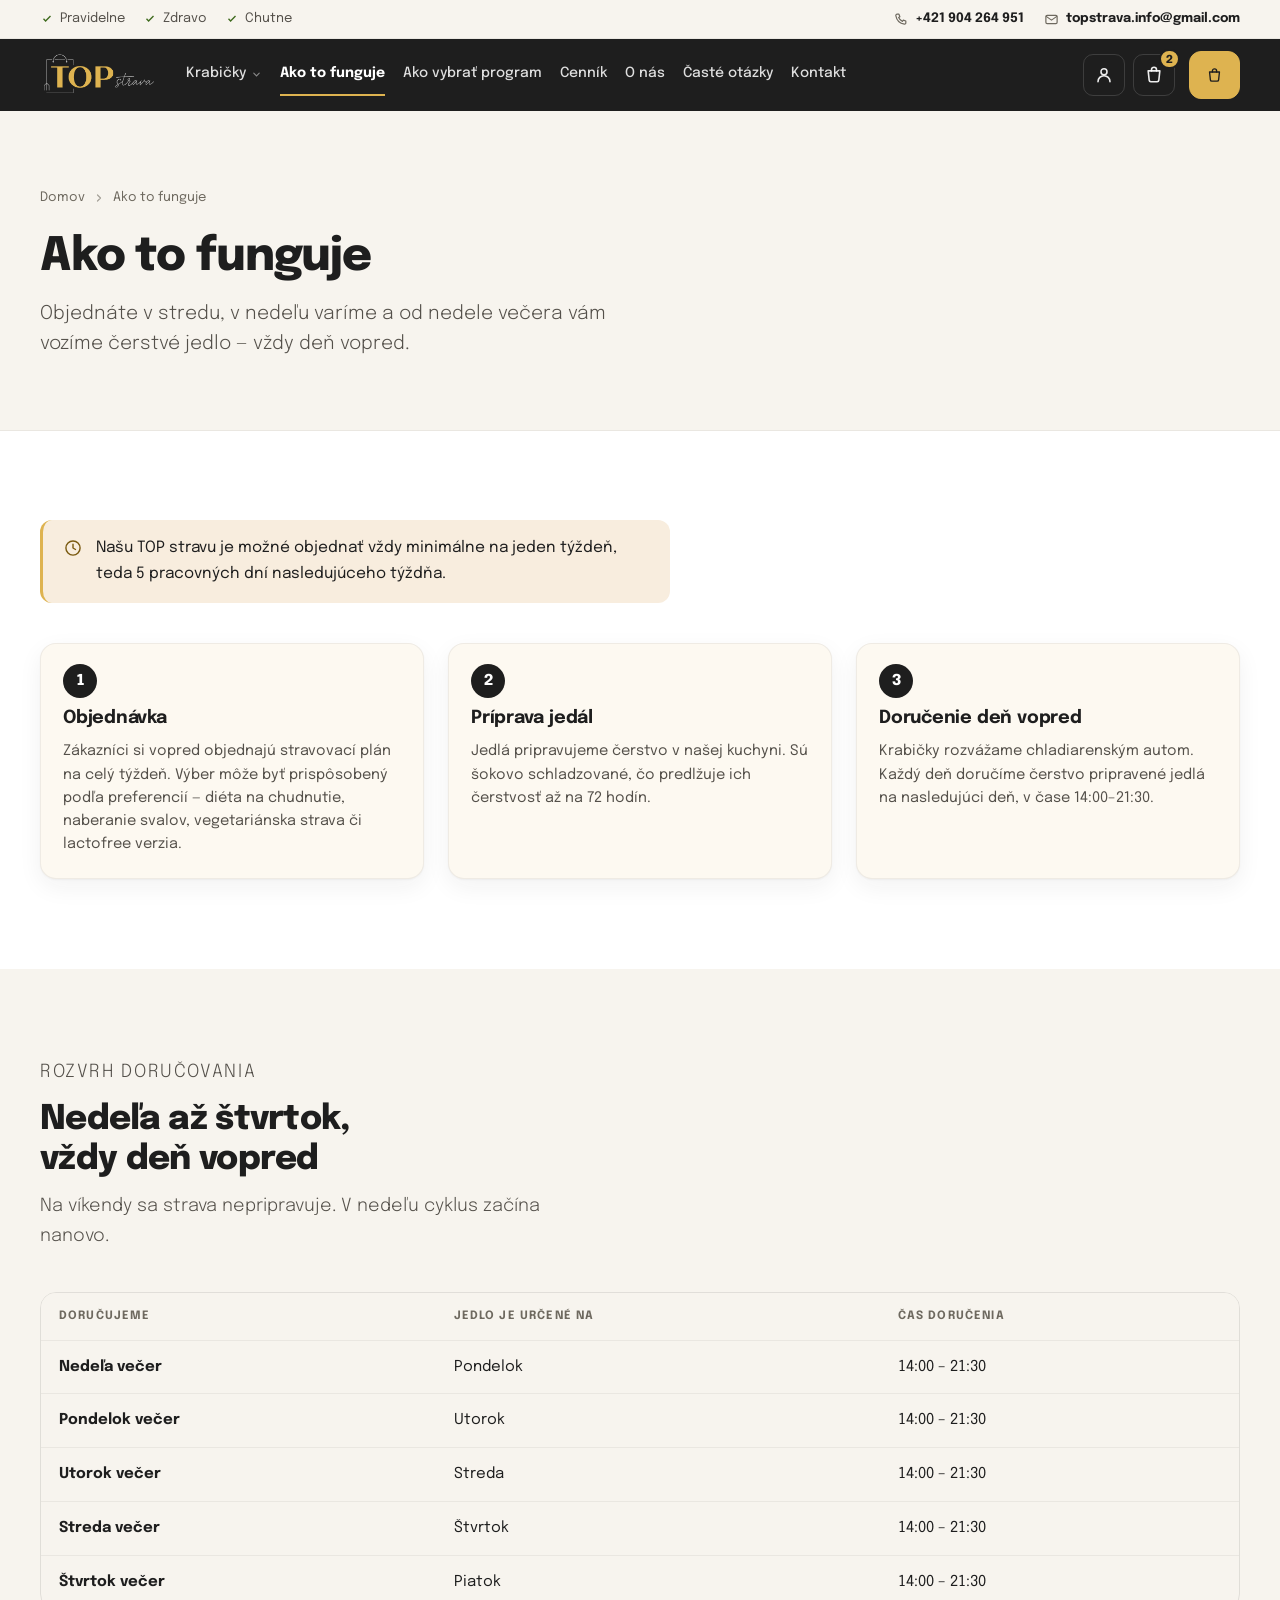
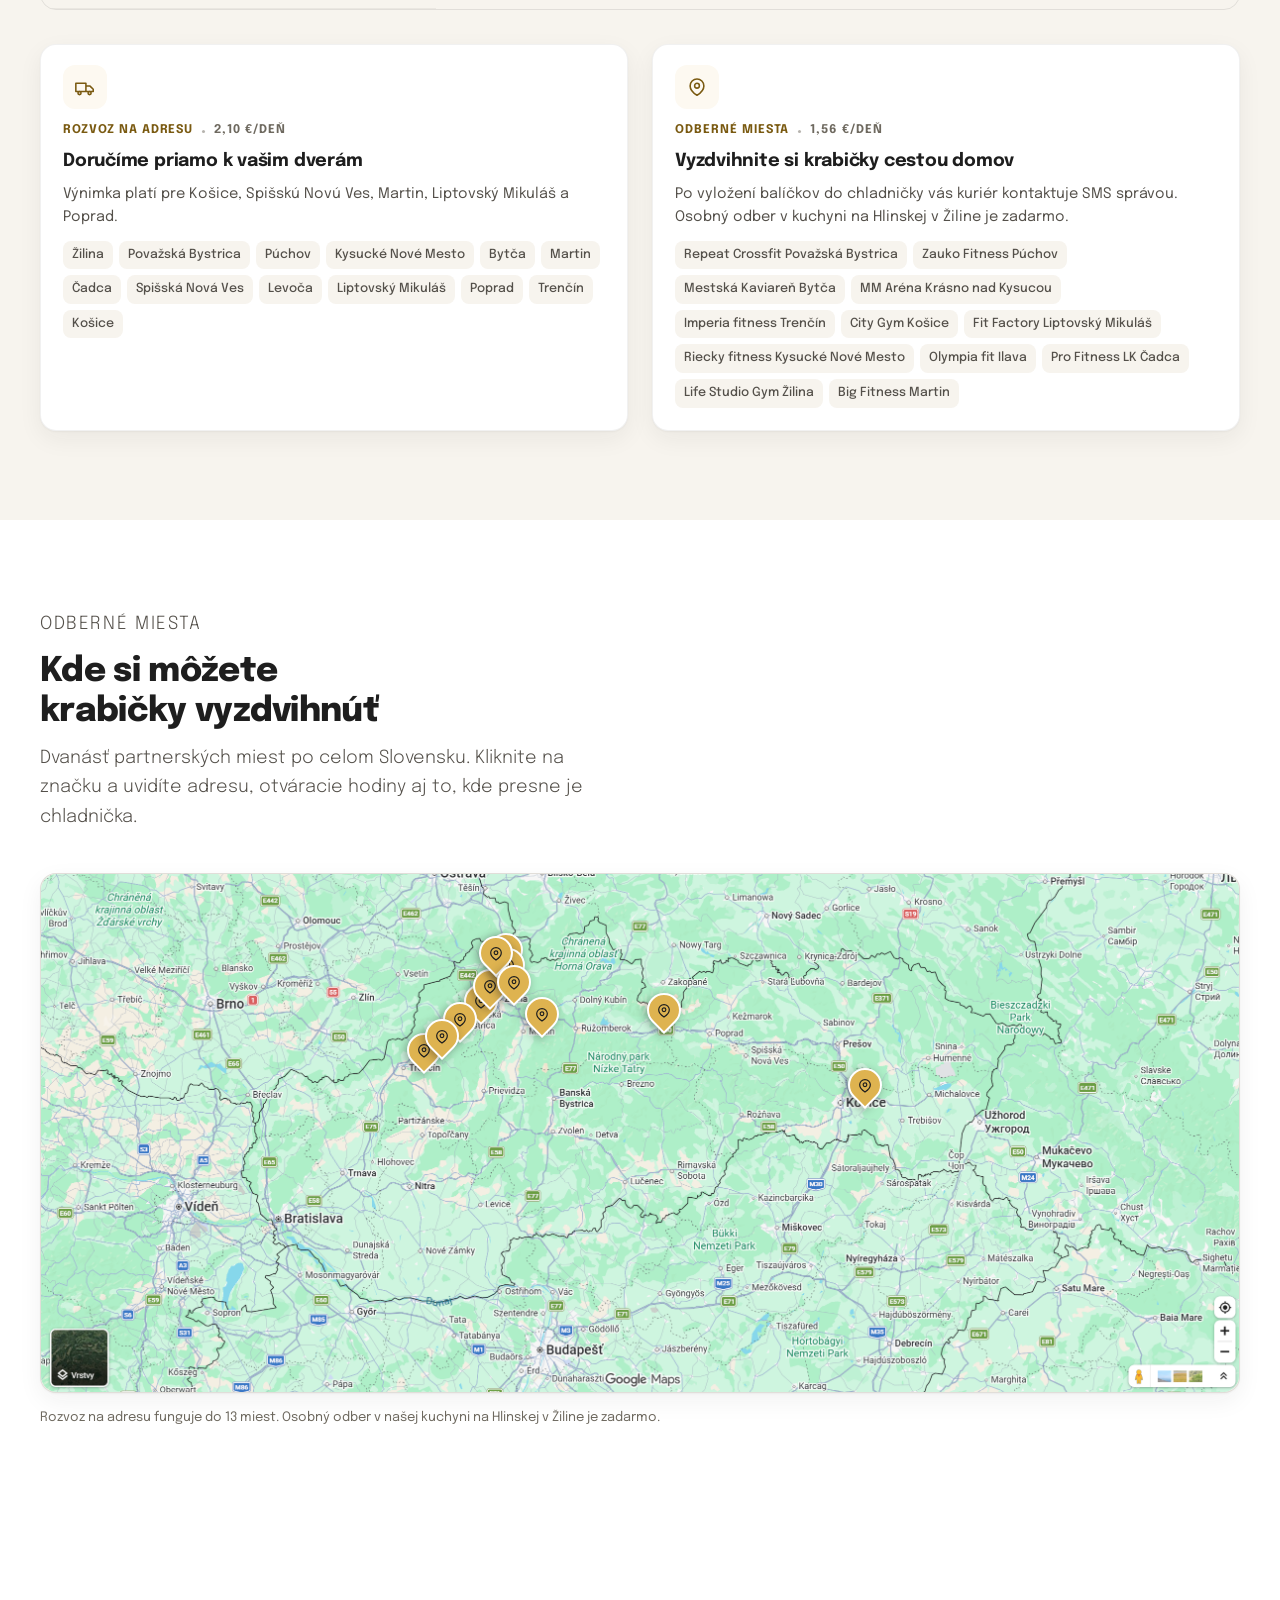
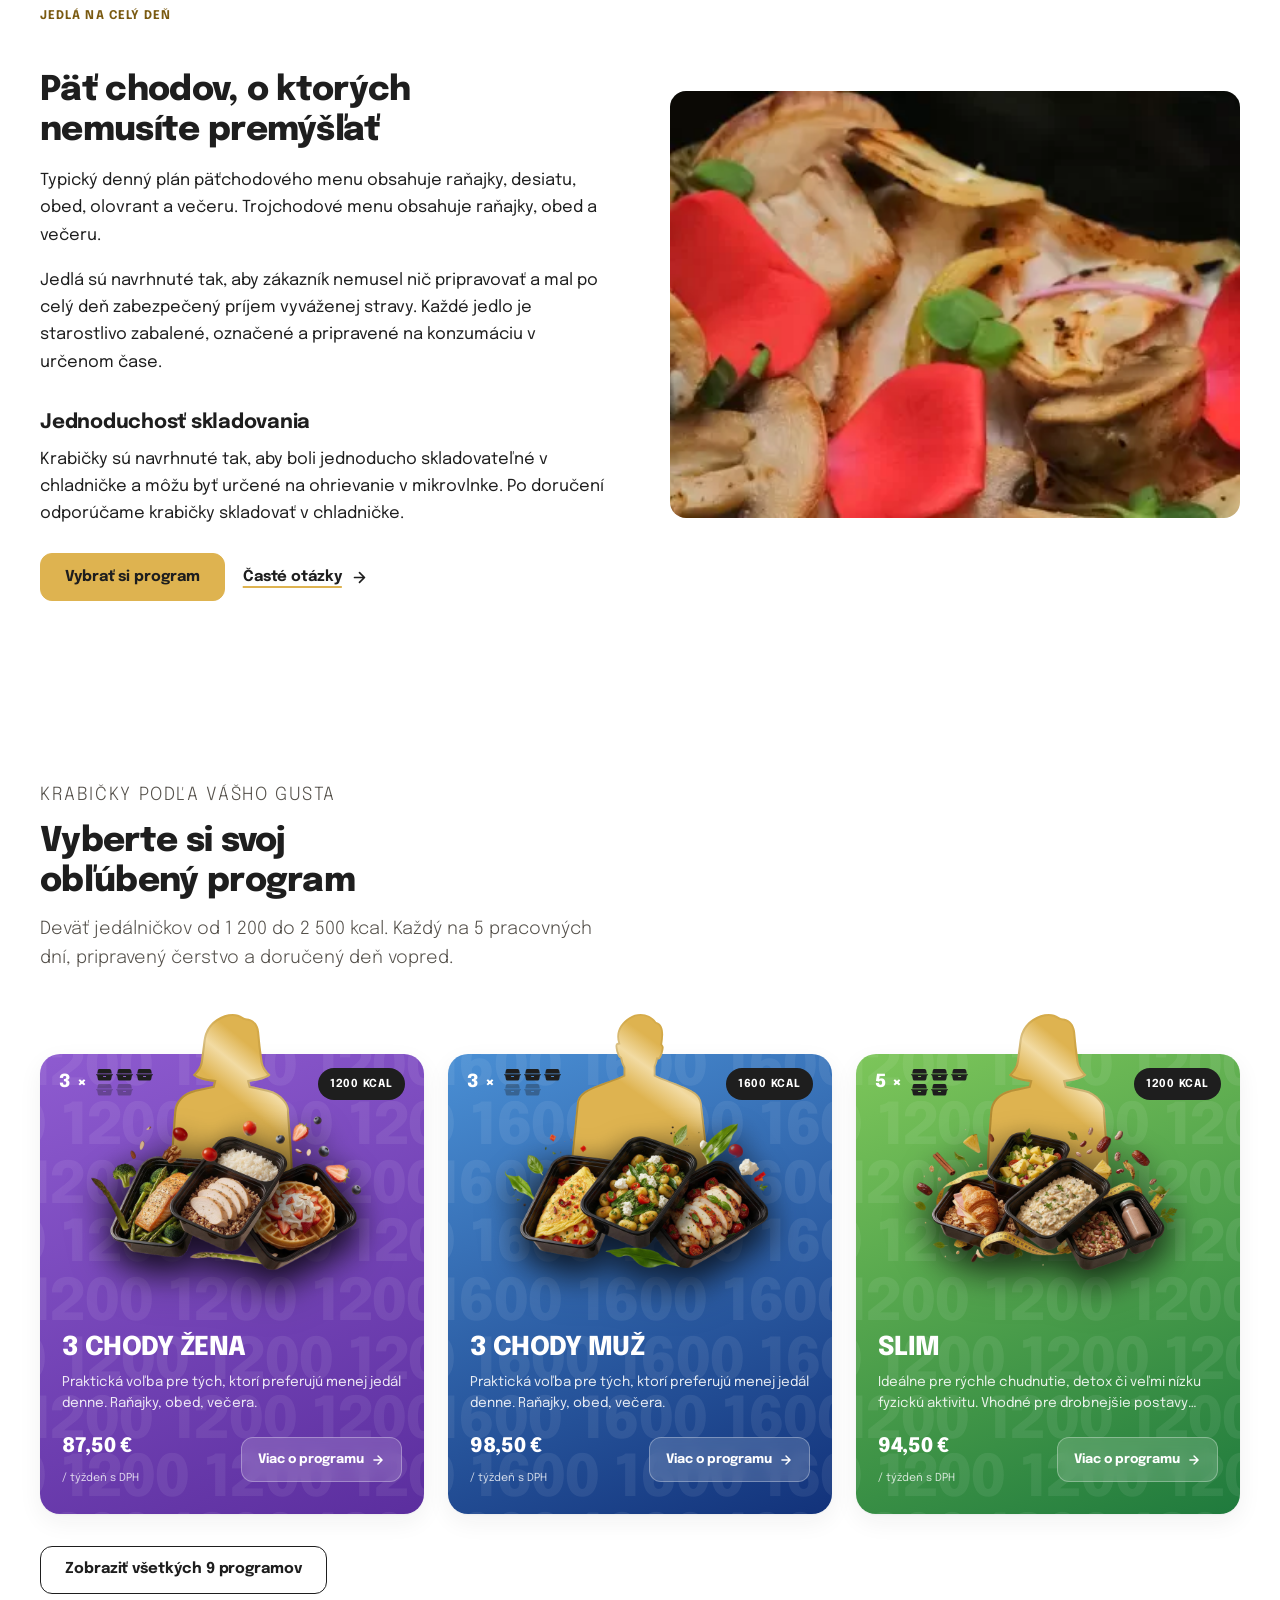
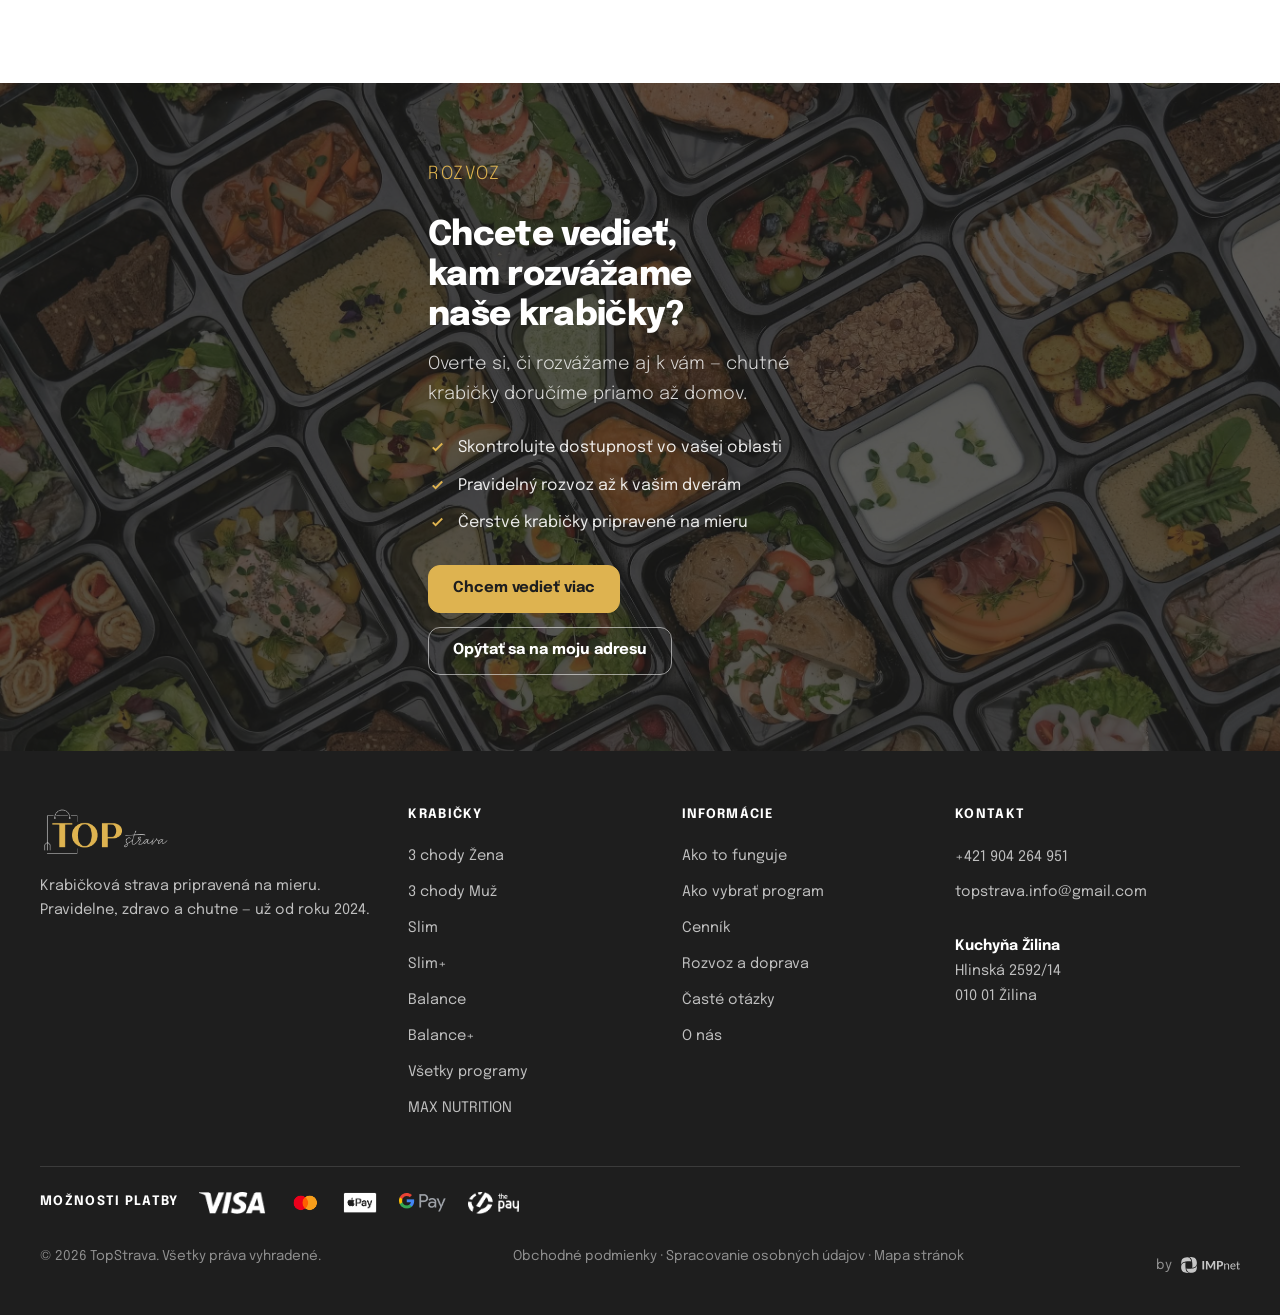
==== ako-to-funguje.html @ fa6b5fbf "Zarovnat hero chipy s tlacitkem v hlavicce Instagram a Google chip byly pozicovane od okraje obrazov" ====
<!doctype html>
<html lang="sk">
<head>
<meta charset="utf-8">
<meta name="viewport" content="width=device-width, initial-scale=1">
<title>Ako to funguje — objednávka, príprava a rozvoz | TopStrava</title>
<meta name="description" content="Od objednávky po doručenie: ako pripravujeme krabičky, kedy rozvážame a ako sa strava skladuje.">
<link rel="preload" href="assets/fonts/epilogue-regular.woff2" as="font" type="font/woff2" crossorigin>
<link rel="preload" href="assets/fonts/epilogue-800.woff2" as="font" type="font/woff2" crossorigin>
<link rel="stylesheet" href="assets/css/site.css?v=eebe1581">

</head>
<body>
  <a class="skip" href="#main">Preskočiť na obsah</a>

  <div class="utilbar">
    <div class="container utilbar__inner">
      <ul class="utilbar__claims">
        <li><svg viewBox="0 0 20 20" fill="currentColor" aria-hidden="true"><path d="M8 14.2 4.3 10.5l1.4-1.4L8 11.4l6.3-6.3 1.4 1.4z"/></svg>Pravidelne</li>
        <li><svg viewBox="0 0 20 20" fill="currentColor" aria-hidden="true"><path d="M8 14.2 4.3 10.5l1.4-1.4L8 11.4l6.3-6.3 1.4 1.4z"/></svg>Zdravo</li>
        <li><svg viewBox="0 0 20 20" fill="currentColor" aria-hidden="true"><path d="M8 14.2 4.3 10.5l1.4-1.4L8 11.4l6.3-6.3 1.4 1.4z"/></svg>Chutne</li>
      </ul>
      <div class="utilbar__contact">
        <a href="tel:+421904264951"><svg viewBox="0 0 24 24" fill="none" stroke="currentColor" stroke-width="1.9" stroke-linecap="round" stroke-linejoin="round" aria-hidden="true"><path d="M6.5 3.5h3l1.5 4-2 1.4a12 12 0 0 0 6.1 6.1l1.4-2 4 1.5v3a2 2 0 0 1-2.2 2A17 17 0 0 1 4.5 5.7a2 2 0 0 1 2-2.2z"/></svg><span>+421 904 264 951</span></a>
        <a href="mailto:topstrava.info@gmail.com"><svg viewBox="0 0 24 24" fill="none" stroke="currentColor" stroke-width="1.9" stroke-linecap="round" stroke-linejoin="round" aria-hidden="true"><rect x="3" y="5.5" width="18" height="13" rx="2"/><path d="m3.5 7 8.5 6 8.5-6"/></svg><span>topstrava.info@gmail.com</span></a>
      </div>
    </div>
  </div>

  <header class="masthead">
    <div class="container masthead__inner">
      <a class="masthead__logo" href="index.html" aria-label="TopStrava — domov">
        <img src="assets/img/logo.png?v=8825ca9b" alt="TopStrava" width="118" height="46">
      </a>

      <nav class="nav" id="nav" aria-label="Hlavná navigácia">
        <ul class="nav__list">
          <li>
            <a class="nav__link" href="programy.html">Krabičky<svg class="nav__caret" viewBox="0 0 24 24" fill="none" stroke="currentColor" stroke-width="2.4" stroke-linecap="round" aria-hidden="true"><path d="m6 9 6 6 6-6"/></svg></a>
            <div class="nav__panel">
              <div>
                <p class="label label--gold">Naša ponuka</p>
                <ul class="nav__progs">
                  <li class="nav__promo">
                    <a href="max-nutrition.html">
                      <span class="nav__promo-text">
                        <span class="nav__promo-tag">Špeciálny program</span>
                        <b>MAX NUTRITION</b>
                        <span class="nav__promo-sub">Obedy a večere · veľkosti M / L / XL · rozvoz 3× týždenne</span>
                      </span>
                      <span class="nav__promo-go" aria-hidden="true"><svg viewBox="0 0 24 24" fill="none" stroke="currentColor" stroke-width="2.4" stroke-linecap="round" stroke-linejoin="round" aria-hidden="true"><path d="M5 12h13M12 5l7 7-7 7"/></svg></span>
                    </a>
                  </li>
                  <li><a href="program.html?program=3-chody-zena">3 chody Žena<span>1200 kcal · 3 jedál</span></a></li>
                  <li><a href="program.html?program=3-chody-muz">3 chody Muž<span>1600 kcal · 3 jedál</span></a></li>
                  <li><a href="program.html?program=slim">Slim<span>1200 kcal · 5 jedál</span></a></li>
                  <li><a href="program.html?program=slim-plus">Slim+<span>1400 kcal · 5 jedál</span></a></li>
                  <li><a href="program.html?program=balance">Balance<span>1600 kcal · 5 jedál</span></a></li>
                  <li><a href="program.html?program=balance-plus">Balance+<span>1800 kcal · 5 jedál</span></a></li>
                  <li><a href="program.html?program=active-body">Active body<span>2000 kcal · 5 jedál</span></a></li>
                  <li><a href="program.html?program=active-body-plus">Active body+<span>2200 kcal · 5 jedál</span></a></li>
                  <li><a href="program.html?program=max-energy">Max energy<span>2500 kcal · 5 jedál</span></a></li>
                </ul>
              </div>
              <div class="nav__aside">
                <p class="label">Pomôžeme vám vybrať</p>
                <ul>
                  <li><a href="ako-vybrat-program.html">Ako vybrať program?</a></li>
                  <li><a href="programy.html#jedalnicek">Vzorový jedálniček</a></li>
                  <li><a href="kontakt.html#contact-form">Nutričné poradenstvo</a></li>
                  <li><a href="programy.html#poukazy">🎁 Darčekové poukážky</a></li>
                  <li><a href="ako-to-funguje.html#rozvoz">Rozvoz a odberné miesta</a></li>
                  <li><a href="o-nas.html#referencie">Referencie</a></li>
                </ul>
              </div>
            </div>
          </li>
          <li><a class="nav__link" href="ako-to-funguje.html" aria-current="page">Ako to funguje</a></li>
          <li><a class="nav__link" href="ako-vybrat-program.html">Ako vybrať program</a></li>
          <li><a class="nav__link" href="programy.html#cennik">Cenník</a></li>
          <li><a class="nav__link" href="o-nas.html">O nás</a></li>
          <li><a class="nav__link" href="faq.html">Časté otázky</a></li>
          <li><a class="nav__link" href="kontakt.html">Kontakt</a></li>
        </ul>
      </nav>

      <div class="masthead__actions">
        <button class="icon-btn nav-toggle" type="button" aria-expanded="false"
                aria-controls="nav" aria-label="Otvoriť menu"><svg viewBox="0 0 24 24" fill="none" stroke="currentColor" stroke-width="2" stroke-linecap="round" aria-hidden="true"><path d="M4 7h16M4 12h16M4 17h16"/></svg></button>
        <a class="icon-btn" href="kontakt.html" aria-label="Môj účet"><svg viewBox="0 0 24 24" fill="none" stroke="currentColor" stroke-width="1.9" stroke-linecap="round" aria-hidden="true"><circle cx="12" cy="8" r="3.6"/><path d="M4.8 20a7.2 7.2 0 0 1 14.4 0"/></svg></a>
        <a class="icon-btn" href="dokoncenie-objednavky.html" aria-label="Košík, 2 položky">
          <svg viewBox="0 0 24 24" fill="none" stroke="currentColor" stroke-width="1.9" stroke-linecap="round" stroke-linejoin="round" aria-hidden="true"><path d="M5 7h14l-1.2 11.2a2 2 0 0 1-2 1.8H8.2a2 2 0 0 1-2-1.8z"/><path d="M9 7V5.6a3 3 0 0 1 6 0V7"/></svg><span class="cart-count">2</span>
        </a>
        <a class="btn btn--primary masthead__cta" href="programy.html">
          <svg viewBox="0 0 24 24" fill="none" stroke="currentColor" stroke-width="1.9" stroke-linecap="round" stroke-linejoin="round" aria-hidden="true"><path d="M5 7h14l-1.2 11.2a2 2 0 0 1-2 1.8H8.2a2 2 0 0 1-2-1.8z"/><path d="M9 7V5.6a3 3 0 0 1 6 0V7"/></svg><span>Objednať krabičky</span>
        </a>
      </div>
    </div>
  </header>

<main id="main">
  <section class="pagetop">
    <div class="container">
      <ul class="breadcrumb">
        <li><a href="index.html">Domov</a></li>
        <li><svg viewBox="0 0 24 24" fill="none" stroke="currentColor" stroke-width="2.4" stroke-linecap="round" stroke-linejoin="round" aria-hidden="true"><path d="m9 6 6 6-6 6"/></svg></li>
        <li>Ako to funguje</li>
      </ul>
      <div class="pagetop__inner">
        <h1>Ako to funguje</h1>
        <p class="lede">Objednáte v stredu, v nedeľu varíme a od nedele večera vám vozíme čerstvé jedlo — vždy deň vopred.</p>
      </div>
    </div>
  </section>

  <section class="section">
    <div class="container">
      <h2 class="sr-only">Priebeh objednávky</h2>
      <div class="notice" style="margin-bottom:40px;max-width:70ch">
        <svg viewBox="0 0 24 24" fill="none" stroke="currentColor" stroke-width="1.7" stroke-linecap="round" stroke-linejoin="round" aria-hidden="true"><circle cx="12" cy="12" r="8.5"/><path d="M12 7.5V12l3 1.8"/></svg>
        <span>Našu TOP stravu je možné objednať vždy minimálne na jeden týždeň, teda 5 pracovných dní nasledujúceho týždňa.</span>
      </div>

      <div class="grid grid--3">
        <div class="card card--tint">
          <div class="card__body">
            <span class="card__step">1</span>
            <h3 class="card__title">Objednávka</h3>
            <p class="card__text">Zákazníci si vopred objednajú stravovací plán na celý týždeň. Výber môže byť prispôsobený podľa preferencií — diéta na chudnutie, naberanie svalov, vegetariánska strava či lactofree verzia.</p>
          </div>
        </div>
        <div class="card card--tint">
          <div class="card__body">
            <span class="card__step">2</span>
            <h3 class="card__title">Príprava jedál</h3>
            <p class="card__text">Jedlá pripravujeme čerstvo v našej kuchyni. Sú šokovo schladzované, čo predlžuje ich čerstvosť až na 72 hodín.</p>
          </div>
        </div>
        <div class="card card--tint">
          <div class="card__body">
            <span class="card__step">3</span>
            <h3 class="card__title">Doručenie deň vopred</h3>
            <p class="card__text">Krabičky rozvážame chladiarenským autom. Každý deň doručíme čerstvo pripravené jedlá na nasledujúci deň, v čase 14:00–21:30.</p>
          </div>
        </div>
      </div>
    </div>
  </section>

  <section class="section section--tint" id="rozvoz">
    <div class="container">
      <div class="section-head">
        <p class="label label--gold">Rozvrh doručovania</p>
        <h2>Nedeľa až štvrtok, vždy deň vopred</h2>
        <p>Na víkendy sa strava nepripravuje. V nedeľu cyklus začína nanovo.</p>
      </div>

      <div class="table-wrap" style="margin-bottom:34px">
        <table>
          <caption class="sr-only">Rozvrh doručovania krabičkovej stravy</caption>
          <thead>
            <tr><th scope="col">Doručujeme</th><th scope="col">Jedlo je určené na</th><th scope="col">Čas doručenia</th></tr>
          </thead>
          <tbody>
            <tr><th scope="row">Nedeľa večer</th><td>Pondelok</td><td class="num">14:00 – 21:30</td></tr>
            <tr><th scope="row">Pondelok večer</th><td>Utorok</td><td class="num">14:00 – 21:30</td></tr>
            <tr><th scope="row">Utorok večer</th><td>Streda</td><td class="num">14:00 – 21:30</td></tr>
            <tr><th scope="row">Streda večer</th><td>Štvrtok</td><td class="num">14:00 – 21:30</td></tr>
            <tr><th scope="row">Štvrtok večer</th><td>Piatok</td><td class="num">14:00 – 21:30</td></tr>
          </tbody>
        </table>
      </div>

      <div class="grid grid--2">
        <div class="card">
          <div class="card__body">
            <span class="card__icon"><svg viewBox="0 0 24 24" fill="none" stroke="currentColor" stroke-width="1.7" stroke-linecap="round" stroke-linejoin="round" aria-hidden="true"><path d="M2 8h11v9H2zM13 11h4.5l3.5 3.5V17h-8z"/><circle cx="6" cy="18.6" r="1.7"/><circle cx="17" cy="18.6" r="1.7"/></svg></span>
            <p class="card__meta"><span class="hi">Rozvoz na adresu</span><span class="dot"></span>2,10 €/deň</p>
            <h3 class="card__title">Doručíme priamo k vašim dverám</h3>
            <p class="card__text">Výnimka platí pre Košice, Spišskú Novú Ves, Martin, Liptovský Mikuláš a Poprad.</p>
            <ul class="card__taglist">
              <li>Žilina</li>
              <li>Považská Bystrica</li>
              <li>Púchov</li>
              <li>Kysucké Nové Mesto</li>
              <li>Bytča</li>
              <li>Martin</li>
              <li>Čadca</li>
              <li>Spišská Nová Ves</li>
              <li>Levoča</li>
              <li>Liptovský Mikuláš</li>
              <li>Poprad</li>
              <li>Trenčín</li>
              <li>Košice</li>
            </ul>
          </div>
        </div>
        <div class="card">
          <div class="card__body">
            <span class="card__icon"><svg viewBox="0 0 24 24" fill="none" stroke="currentColor" stroke-width="1.7" stroke-linecap="round" stroke-linejoin="round" aria-hidden="true"><path d="M12 21s-7.5-4.7-7.5-10.2A7.5 7.5 0 0 1 12 3.3a7.5 7.5 0 0 1 7.5 7.5C19.5 16.3 12 21 12 21z"/><circle cx="12" cy="10.6" r="2.6"/></svg></span>
            <p class="card__meta"><span class="hi">Odberné miesta</span><span class="dot"></span>1,56 €/deň</p>
            <h3 class="card__title">Vyzdvihnite si krabičky cestou domov</h3>
            <p class="card__text">Po vyložení balíčkov do chladničky vás kuriér kontaktuje SMS správou. Osobný odber v kuchyni na Hlinskej v Žiline je zadarmo.</p>
            <ul class="card__taglist">
              <li>Repeat Crossfit Považská Bystrica</li>
              <li>Zauko Fitness Púchov</li>
              <li>Mestská Kaviareň Bytča</li>
              <li>MM Aréna Krásno nad Kysucou</li>
              <li>Imperia fitness Trenčín</li>
              <li>City Gym Košice</li>
              <li>Fit Factory Liptovský Mikuláš</li>
              <li>Riecky fitness Kysucké Nové Mesto</li>
              <li>Olympia fit Ilava</li>
              <li>Pro Fitness LK Čadca</li>
              <li>Life Studio Gym Žilina</li>
              <li>Big Fitness Martin</li>
            </ul>
          </div>
        </div>
      </div>
    </div>
  </section>

  <section class="section" id="odberne-miesta">
    <div class="container">
      <div class="section-head">
        <p class="label label--gold">Odberné miesta</p>
        <h2>Kde si môžete krabičky vyzdvihnúť</h2>
        <p>Dvanásť partnerských miest po celom Slovensku. Kliknite na značku a uvidíte adresu, otváracie hodiny aj to, kde presne je chladnička.</p>
      </div>

      <div class="pinmap" data-pinmap>
        <img class="pinmap__img" src="assets/img/mapa_svk.png?v=2c33f03f" alt="Mapa odberných miest TopStravy na Slovensku" loading="lazy" width="2418" height="1045">
        <button class="pin" type="button" style="--x:36.7%;--y:27.8%"
                data-pin="0" aria-expanded="false" aria-controls="pinpop-0">
          <span class="pin__dot" aria-hidden="true"><svg viewBox="0 0 24 24" fill="none" stroke="currentColor" stroke-width="1.7" stroke-linecap="round" stroke-linejoin="round" aria-hidden="true"><path d="M12 21s-7.5-4.7-7.5-10.2A7.5 7.5 0 0 1 12 3.3a7.5 7.5 0 0 1 7.5 7.5C19.5 16.3 12 21 12 21z"/><circle cx="12" cy="10.6" r="2.6"/></svg></span>
          <span class="sr-only">Repeat Crossfit, Považská Bystrica</span>
        </button>
        <div class="pinpop" id="pinpop-0" data-pop="0" hidden>
          <button class="pinpop__x" type="button" data-pin-close aria-label="Zavrieť">
            <svg viewBox="0 0 24 24" fill="none" stroke="currentColor" stroke-width="2.2" stroke-linecap="round" aria-hidden="true"><path d="M6 6l12 12M18 6L6 18"/></svg>
          </button>
          <p class="pinpop__city">Považská Bystrica</p>
          <h3 class="pinpop__name">Repeat Crossfit</h3>
          <dl class="pinpop__rows">
            <div><dt><svg viewBox="0 0 24 24" fill="none" stroke="currentColor" stroke-width="1.7" stroke-linecap="round" stroke-linejoin="round" aria-hidden="true"><path d="M12 21s-7.5-4.7-7.5-10.2A7.5 7.5 0 0 1 12 3.3a7.5 7.5 0 0 1 7.5 7.5C19.5 16.3 12 21 12 21z"/><circle cx="12" cy="10.6" r="2.6"/></svg><span class="sr-only">Adresa</span></dt><dd>Robotnícka 2158, 017 01 Považská Bystrica</dd></div>
            <div><dt><svg viewBox="0 0 24 24" fill="none" stroke="currentColor" stroke-width="1.7" stroke-linecap="round" stroke-linejoin="round" aria-hidden="true"><circle cx="12" cy="12" r="8.5"/><path d="M12 7.5V12l3 1.8"/></svg><span class="sr-only">Otváracie hodiny</span></dt><dd>Po – Pi 6:00 – 21:00 · So 8:00 – 12:00</dd></div>
            <div><dt><svg viewBox="0 0 24 24" fill="none" stroke="currentColor" stroke-width="1.9" stroke-linecap="round" stroke-linejoin="round" aria-hidden="true"><circle cx="12" cy="12" r="8.5"/><path d="M12 11v5.5M12 7.8h.01"/></svg><span class="sr-only">Poznámka</span></dt><dd>Krabičky nájdete v chladničke hneď pri recepcii.</dd></div>
          </dl>
          <a class="pinpop__nav" href="https://www.google.com/maps/search/?api=1&amp;query=Repeat%20Crossfit%20Robotn%C3%ADcka%202158%2C%20017%2001%20Pova%C5%BEsk%C3%A1%20Bystrica"
             target="_blank" rel="noopener noreferrer">Navigovať <svg viewBox="0 0 24 24" fill="none" stroke="currentColor" stroke-width="2.4" stroke-linecap="round" stroke-linejoin="round" aria-hidden="true"><path d="M5 12h13M12 5l7 7-7 7"/></svg></a>
        </div>
        <button class="pin" type="button" style="--x:35%;--y:31.3%"
                data-pin="1" aria-expanded="false" aria-controls="pinpop-1">
          <span class="pin__dot" aria-hidden="true"><svg viewBox="0 0 24 24" fill="none" stroke="currentColor" stroke-width="1.7" stroke-linecap="round" stroke-linejoin="round" aria-hidden="true"><path d="M12 21s-7.5-4.7-7.5-10.2A7.5 7.5 0 0 1 12 3.3a7.5 7.5 0 0 1 7.5 7.5C19.5 16.3 12 21 12 21z"/><circle cx="12" cy="10.6" r="2.6"/></svg></span>
          <span class="sr-only">Zauko Fitness, Púchov</span>
        </button>
        <div class="pinpop" id="pinpop-1" data-pop="1" hidden>
          <button class="pinpop__x" type="button" data-pin-close aria-label="Zavrieť">
            <svg viewBox="0 0 24 24" fill="none" stroke="currentColor" stroke-width="2.2" stroke-linecap="round" aria-hidden="true"><path d="M6 6l12 12M18 6L6 18"/></svg>
          </button>
          <p class="pinpop__city">Púchov</p>
          <h3 class="pinpop__name">Zauko Fitness</h3>
          <dl class="pinpop__rows">
            <div><dt><svg viewBox="0 0 24 24" fill="none" stroke="currentColor" stroke-width="1.7" stroke-linecap="round" stroke-linejoin="round" aria-hidden="true"><path d="M12 21s-7.5-4.7-7.5-10.2A7.5 7.5 0 0 1 12 3.3a7.5 7.5 0 0 1 7.5 7.5C19.5 16.3 12 21 12 21z"/><circle cx="12" cy="10.6" r="2.6"/></svg><span class="sr-only">Adresa</span></dt><dd>Námestie slobody 1400, 020 01 Púchov</dd></div>
            <div><dt><svg viewBox="0 0 24 24" fill="none" stroke="currentColor" stroke-width="1.7" stroke-linecap="round" stroke-linejoin="round" aria-hidden="true"><circle cx="12" cy="12" r="8.5"/><path d="M12 7.5V12l3 1.8"/></svg><span class="sr-only">Otváracie hodiny</span></dt><dd>Po – Pi 6:00 – 22:00 · So – Ne 9:00 – 20:00</dd></div>
            <div><dt><svg viewBox="0 0 24 24" fill="none" stroke="currentColor" stroke-width="1.9" stroke-linecap="round" stroke-linejoin="round" aria-hidden="true"><circle cx="12" cy="12" r="8.5"/><path d="M12 11v5.5M12 7.8h.01"/></svg><span class="sr-only">Poznámka</span></dt><dd>Vyzdvihnutie na recepcii, stačí povedať meno.</dd></div>
          </dl>
          <a class="pinpop__nav" href="https://www.google.com/maps/search/?api=1&amp;query=Zauko%20Fitness%20N%C3%A1mestie%20slobody%201400%2C%20020%2001%20P%C3%BAchov"
             target="_blank" rel="noopener noreferrer">Navigovať <svg viewBox="0 0 24 24" fill="none" stroke="currentColor" stroke-width="2.4" stroke-linecap="round" stroke-linejoin="round" aria-hidden="true"><path d="M5 12h13M12 5l7 7-7 7"/></svg></a>
        </div>
        <button class="pin" type="button" style="--x:37.5%;--y:24.9%"
                data-pin="2" aria-expanded="false" aria-controls="pinpop-2">
          <span class="pin__dot" aria-hidden="true"><svg viewBox="0 0 24 24" fill="none" stroke="currentColor" stroke-width="1.7" stroke-linecap="round" stroke-linejoin="round" aria-hidden="true"><path d="M12 21s-7.5-4.7-7.5-10.2A7.5 7.5 0 0 1 12 3.3a7.5 7.5 0 0 1 7.5 7.5C19.5 16.3 12 21 12 21z"/><circle cx="12" cy="10.6" r="2.6"/></svg></span>
          <span class="sr-only">Mestská Kaviareň, Bytča</span>
        </button>
        <div class="pinpop" id="pinpop-2" data-pop="2" hidden>
          <button class="pinpop__x" type="button" data-pin-close aria-label="Zavrieť">
            <svg viewBox="0 0 24 24" fill="none" stroke="currentColor" stroke-width="2.2" stroke-linecap="round" aria-hidden="true"><path d="M6 6l12 12M18 6L6 18"/></svg>
          </button>
          <p class="pinpop__city">Bytča</p>
          <h3 class="pinpop__name">Mestská Kaviareň</h3>
          <dl class="pinpop__rows">
            <div><dt><svg viewBox="0 0 24 24" fill="none" stroke="currentColor" stroke-width="1.7" stroke-linecap="round" stroke-linejoin="round" aria-hidden="true"><path d="M12 21s-7.5-4.7-7.5-10.2A7.5 7.5 0 0 1 12 3.3a7.5 7.5 0 0 1 7.5 7.5C19.5 16.3 12 21 12 21z"/><circle cx="12" cy="10.6" r="2.6"/></svg><span class="sr-only">Adresa</span></dt><dd>Námestie SR 1, 014 01 Bytča</dd></div>
            <div><dt><svg viewBox="0 0 24 24" fill="none" stroke="currentColor" stroke-width="1.7" stroke-linecap="round" stroke-linejoin="round" aria-hidden="true"><circle cx="12" cy="12" r="8.5"/><path d="M12 7.5V12l3 1.8"/></svg><span class="sr-only">Otváracie hodiny</span></dt><dd>Po – Pi 7:00 – 20:00 · So 8:00 – 14:00</dd></div>
            <div><dt><svg viewBox="0 0 24 24" fill="none" stroke="currentColor" stroke-width="1.9" stroke-linecap="round" stroke-linejoin="round" aria-hidden="true"><circle cx="12" cy="12" r="8.5"/><path d="M12 11v5.5M12 7.8h.01"/></svg><span class="sr-only">Poznámka</span></dt><dd>Chladnička je vzadu za barom.</dd></div>
          </dl>
          <a class="pinpop__nav" href="https://www.google.com/maps/search/?api=1&amp;query=Mestsk%C3%A1%20Kaviare%C5%88%20N%C3%A1mestie%20SR%201%2C%20014%2001%20Byt%C4%8Da"
             target="_blank" rel="noopener noreferrer">Navigovať <svg viewBox="0 0 24 24" fill="none" stroke="currentColor" stroke-width="2.4" stroke-linecap="round" stroke-linejoin="round" aria-hidden="true"><path d="M5 12h13M12 5l7 7-7 7"/></svg></a>
        </div>
        <button class="pin" type="button" style="--x:38.8%;--y:17.9%"
                data-pin="3" aria-expanded="false" aria-controls="pinpop-3">
          <span class="pin__dot" aria-hidden="true"><svg viewBox="0 0 24 24" fill="none" stroke="currentColor" stroke-width="1.7" stroke-linecap="round" stroke-linejoin="round" aria-hidden="true"><path d="M12 21s-7.5-4.7-7.5-10.2A7.5 7.5 0 0 1 12 3.3a7.5 7.5 0 0 1 7.5 7.5C19.5 16.3 12 21 12 21z"/><circle cx="12" cy="10.6" r="2.6"/></svg></span>
          <span class="sr-only">MM Aréna, Krásno nad Kysucou</span>
        </button>
        <div class="pinpop" id="pinpop-3" data-pop="3" hidden>
          <button class="pinpop__x" type="button" data-pin-close aria-label="Zavrieť">
            <svg viewBox="0 0 24 24" fill="none" stroke="currentColor" stroke-width="2.2" stroke-linecap="round" aria-hidden="true"><path d="M6 6l12 12M18 6L6 18"/></svg>
          </button>
          <p class="pinpop__city">Krásno nad Kysucou</p>
          <h3 class="pinpop__name">MM Aréna</h3>
          <dl class="pinpop__rows">
            <div><dt><svg viewBox="0 0 24 24" fill="none" stroke="currentColor" stroke-width="1.7" stroke-linecap="round" stroke-linejoin="round" aria-hidden="true"><path d="M12 21s-7.5-4.7-7.5-10.2A7.5 7.5 0 0 1 12 3.3a7.5 7.5 0 0 1 7.5 7.5C19.5 16.3 12 21 12 21z"/><circle cx="12" cy="10.6" r="2.6"/></svg><span class="sr-only">Adresa</span></dt><dd>Struhy 2172, 023 02 Krásno nad Kysucou</dd></div>
            <div><dt><svg viewBox="0 0 24 24" fill="none" stroke="currentColor" stroke-width="1.7" stroke-linecap="round" stroke-linejoin="round" aria-hidden="true"><circle cx="12" cy="12" r="8.5"/><path d="M12 7.5V12l3 1.8"/></svg><span class="sr-only">Otváracie hodiny</span></dt><dd>Po – Pi 8:00 – 21:00 · So 9:00 – 18:00</dd></div>
            <div><dt><svg viewBox="0 0 24 24" fill="none" stroke="currentColor" stroke-width="1.9" stroke-linecap="round" stroke-linejoin="round" aria-hidden="true"><circle cx="12" cy="12" r="8.5"/><path d="M12 11v5.5M12 7.8h.01"/></svg><span class="sr-only">Poznámka</span></dt><dd>Odber pri vstupe do haly.</dd></div>
          </dl>
          <a class="pinpop__nav" href="https://www.google.com/maps/search/?api=1&amp;query=MM%20Ar%C3%A9na%20Struhy%202172%2C%20023%2002%20Kr%C3%A1sno%20nad%20Kysucou"
             target="_blank" rel="noopener noreferrer">Navigovať <svg viewBox="0 0 24 24" fill="none" stroke="currentColor" stroke-width="2.4" stroke-linecap="round" stroke-linejoin="round" aria-hidden="true"><path d="M5 12h13M12 5l7 7-7 7"/></svg></a>
        </div>
        <button class="pin" type="button" style="--x:32%;--y:37.3%"
                data-pin="4" aria-expanded="false" aria-controls="pinpop-4">
          <span class="pin__dot" aria-hidden="true"><svg viewBox="0 0 24 24" fill="none" stroke="currentColor" stroke-width="1.7" stroke-linecap="round" stroke-linejoin="round" aria-hidden="true"><path d="M12 21s-7.5-4.7-7.5-10.2A7.5 7.5 0 0 1 12 3.3a7.5 7.5 0 0 1 7.5 7.5C19.5 16.3 12 21 12 21z"/><circle cx="12" cy="10.6" r="2.6"/></svg></span>
          <span class="sr-only">Imperia fitness, Trenčín</span>
        </button>
        <div class="pinpop" id="pinpop-4" data-pop="4" hidden>
          <button class="pinpop__x" type="button" data-pin-close aria-label="Zavrieť">
            <svg viewBox="0 0 24 24" fill="none" stroke="currentColor" stroke-width="2.2" stroke-linecap="round" aria-hidden="true"><path d="M6 6l12 12M18 6L6 18"/></svg>
          </button>
          <p class="pinpop__city">Trenčín</p>
          <h3 class="pinpop__name">Imperia fitness</h3>
          <dl class="pinpop__rows">
            <div><dt><svg viewBox="0 0 24 24" fill="none" stroke="currentColor" stroke-width="1.7" stroke-linecap="round" stroke-linejoin="round" aria-hidden="true"><path d="M12 21s-7.5-4.7-7.5-10.2A7.5 7.5 0 0 1 12 3.3a7.5 7.5 0 0 1 7.5 7.5C19.5 16.3 12 21 12 21z"/><circle cx="12" cy="10.6" r="2.6"/></svg><span class="sr-only">Adresa</span></dt><dd>Bratislavská 6688, 911 05 Trenčín</dd></div>
            <div><dt><svg viewBox="0 0 24 24" fill="none" stroke="currentColor" stroke-width="1.7" stroke-linecap="round" stroke-linejoin="round" aria-hidden="true"><circle cx="12" cy="12" r="8.5"/><path d="M12 7.5V12l3 1.8"/></svg><span class="sr-only">Otváracie hodiny</span></dt><dd>Po – Pi 6:00 – 22:00 · So – Ne 8:00 – 20:00</dd></div>
            <div><dt><svg viewBox="0 0 24 24" fill="none" stroke="currentColor" stroke-width="1.9" stroke-linecap="round" stroke-linejoin="round" aria-hidden="true"><circle cx="12" cy="12" r="8.5"/><path d="M12 11v5.5M12 7.8h.01"/></svg><span class="sr-only">Poznámka</span></dt><dd>Chladnička hneď vedľa turniketu.</dd></div>
          </dl>
          <a class="pinpop__nav" href="https://www.google.com/maps/search/?api=1&amp;query=Imperia%20fitness%20Bratislavsk%C3%A1%206688%2C%20911%2005%20Tren%C4%8D%C3%ADn"
             target="_blank" rel="noopener noreferrer">Navigovať <svg viewBox="0 0 24 24" fill="none" stroke="currentColor" stroke-width="2.4" stroke-linecap="round" stroke-linejoin="round" aria-hidden="true"><path d="M5 12h13M12 5l7 7-7 7"/></svg></a>
        </div>
        <button class="pin" type="button" style="--x:68.8%;--y:44%"
                data-pin="5" aria-expanded="false" aria-controls="pinpop-5">
          <span class="pin__dot" aria-hidden="true"><svg viewBox="0 0 24 24" fill="none" stroke="currentColor" stroke-width="1.7" stroke-linecap="round" stroke-linejoin="round" aria-hidden="true"><path d="M12 21s-7.5-4.7-7.5-10.2A7.5 7.5 0 0 1 12 3.3a7.5 7.5 0 0 1 7.5 7.5C19.5 16.3 12 21 12 21z"/><circle cx="12" cy="10.6" r="2.6"/></svg></span>
          <span class="sr-only">City Gym, Košice</span>
        </button>
        <div class="pinpop" id="pinpop-5" data-pop="5" hidden>
          <button class="pinpop__x" type="button" data-pin-close aria-label="Zavrieť">
            <svg viewBox="0 0 24 24" fill="none" stroke="currentColor" stroke-width="2.2" stroke-linecap="round" aria-hidden="true"><path d="M6 6l12 12M18 6L6 18"/></svg>
          </button>
          <p class="pinpop__city">Košice</p>
          <h3 class="pinpop__name">City Gym</h3>
          <dl class="pinpop__rows">
            <div><dt><svg viewBox="0 0 24 24" fill="none" stroke="currentColor" stroke-width="1.7" stroke-linecap="round" stroke-linejoin="round" aria-hidden="true"><path d="M12 21s-7.5-4.7-7.5-10.2A7.5 7.5 0 0 1 12 3.3a7.5 7.5 0 0 1 7.5 7.5C19.5 16.3 12 21 12 21z"/><circle cx="12" cy="10.6" r="2.6"/></svg><span class="sr-only">Adresa</span></dt><dd>Štúrova 27, 040 01 Košice</dd></div>
            <div><dt><svg viewBox="0 0 24 24" fill="none" stroke="currentColor" stroke-width="1.7" stroke-linecap="round" stroke-linejoin="round" aria-hidden="true"><circle cx="12" cy="12" r="8.5"/><path d="M12 7.5V12l3 1.8"/></svg><span class="sr-only">Otváracie hodiny</span></dt><dd>Po – Pi 6:00 – 22:00 · So – Ne 9:00 – 20:00</dd></div>
            <div><dt><svg viewBox="0 0 24 24" fill="none" stroke="currentColor" stroke-width="1.9" stroke-linecap="round" stroke-linejoin="round" aria-hidden="true"><circle cx="12" cy="12" r="8.5"/><path d="M12 11v5.5M12 7.8h.01"/></svg><span class="sr-only">Poznámka</span></dt><dd>Rozvoz sem chodí v nedeľu a v stredu večer.</dd></div>
          </dl>
          <a class="pinpop__nav" href="https://www.google.com/maps/search/?api=1&amp;query=City%20Gym%20%C5%A0t%C3%BArova%2027%2C%20040%2001%20Ko%C5%A1ice"
             target="_blank" rel="noopener noreferrer">Navigovať <svg viewBox="0 0 24 24" fill="none" stroke="currentColor" stroke-width="2.4" stroke-linecap="round" stroke-linejoin="round" aria-hidden="true"><path d="M5 12h13M12 5l7 7-7 7"/></svg></a>
        </div>
        <button class="pin" type="button" style="--x:52%;--y:29.5%"
                data-pin="6" aria-expanded="false" aria-controls="pinpop-6">
          <span class="pin__dot" aria-hidden="true"><svg viewBox="0 0 24 24" fill="none" stroke="currentColor" stroke-width="1.7" stroke-linecap="round" stroke-linejoin="round" aria-hidden="true"><path d="M12 21s-7.5-4.7-7.5-10.2A7.5 7.5 0 0 1 12 3.3a7.5 7.5 0 0 1 7.5 7.5C19.5 16.3 12 21 12 21z"/><circle cx="12" cy="10.6" r="2.6"/></svg></span>
          <span class="sr-only">Fit Factory, Liptovský Mikuláš</span>
        </button>
        <div class="pinpop" id="pinpop-6" data-pop="6" hidden>
          <button class="pinpop__x" type="button" data-pin-close aria-label="Zavrieť">
            <svg viewBox="0 0 24 24" fill="none" stroke="currentColor" stroke-width="2.2" stroke-linecap="round" aria-hidden="true"><path d="M6 6l12 12M18 6L6 18"/></svg>
          </button>
          <p class="pinpop__city">Liptovský Mikuláš</p>
          <h3 class="pinpop__name">Fit Factory</h3>
          <dl class="pinpop__rows">
            <div><dt><svg viewBox="0 0 24 24" fill="none" stroke="currentColor" stroke-width="1.7" stroke-linecap="round" stroke-linejoin="round" aria-hidden="true"><path d="M12 21s-7.5-4.7-7.5-10.2A7.5 7.5 0 0 1 12 3.3a7.5 7.5 0 0 1 7.5 7.5C19.5 16.3 12 21 12 21z"/><circle cx="12" cy="10.6" r="2.6"/></svg><span class="sr-only">Adresa</span></dt><dd>Kamenné pole 4554, 031 01 Liptovský Mikuláš</dd></div>
            <div><dt><svg viewBox="0 0 24 24" fill="none" stroke="currentColor" stroke-width="1.7" stroke-linecap="round" stroke-linejoin="round" aria-hidden="true"><circle cx="12" cy="12" r="8.5"/><path d="M12 7.5V12l3 1.8"/></svg><span class="sr-only">Otváracie hodiny</span></dt><dd>Po – Pi 6:00 – 21:30 · So 9:00 – 19:00</dd></div>
            <div><dt><svg viewBox="0 0 24 24" fill="none" stroke="currentColor" stroke-width="1.9" stroke-linecap="round" stroke-linejoin="round" aria-hidden="true"><circle cx="12" cy="12" r="8.5"/><path d="M12 11v5.5M12 7.8h.01"/></svg><span class="sr-only">Poznámka</span></dt><dd>Vyzdvihnutie na recepcii fitka.</dd></div>
          </dl>
          <a class="pinpop__nav" href="https://www.google.com/maps/search/?api=1&amp;query=Fit%20Factory%20Kamenn%C3%A9%20pole%204554%2C%20031%2001%20Liptovsk%C3%BD%20Mikul%C3%A1%C5%A1"
             target="_blank" rel="noopener noreferrer">Navigovať <svg viewBox="0 0 24 24" fill="none" stroke="currentColor" stroke-width="2.4" stroke-linecap="round" stroke-linejoin="round" aria-hidden="true"><path d="M5 12h13M12 5l7 7-7 7"/></svg></a>
        </div>
        <button class="pin" type="button" style="--x:39%;--y:20.8%"
                data-pin="7" aria-expanded="false" aria-controls="pinpop-7">
          <span class="pin__dot" aria-hidden="true"><svg viewBox="0 0 24 24" fill="none" stroke="currentColor" stroke-width="1.7" stroke-linecap="round" stroke-linejoin="round" aria-hidden="true"><path d="M12 21s-7.5-4.7-7.5-10.2A7.5 7.5 0 0 1 12 3.3a7.5 7.5 0 0 1 7.5 7.5C19.5 16.3 12 21 12 21z"/><circle cx="12" cy="10.6" r="2.6"/></svg></span>
          <span class="sr-only">Riecky fitness, Kysucké Nové Mesto</span>
        </button>
        <div class="pinpop" id="pinpop-7" data-pop="7" hidden>
          <button class="pinpop__x" type="button" data-pin-close aria-label="Zavrieť">
            <svg viewBox="0 0 24 24" fill="none" stroke="currentColor" stroke-width="2.2" stroke-linecap="round" aria-hidden="true"><path d="M6 6l12 12M18 6L6 18"/></svg>
          </button>
          <p class="pinpop__city">Kysucké Nové Mesto</p>
          <h3 class="pinpop__name">Riecky fitness</h3>
          <dl class="pinpop__rows">
            <div><dt><svg viewBox="0 0 24 24" fill="none" stroke="currentColor" stroke-width="1.7" stroke-linecap="round" stroke-linejoin="round" aria-hidden="true"><path d="M12 21s-7.5-4.7-7.5-10.2A7.5 7.5 0 0 1 12 3.3a7.5 7.5 0 0 1 7.5 7.5C19.5 16.3 12 21 12 21z"/><circle cx="12" cy="10.6" r="2.6"/></svg><span class="sr-only">Adresa</span></dt><dd>Belanského 2725, 024 01 Kysucké Nové Mesto</dd></div>
            <div><dt><svg viewBox="0 0 24 24" fill="none" stroke="currentColor" stroke-width="1.7" stroke-linecap="round" stroke-linejoin="round" aria-hidden="true"><circle cx="12" cy="12" r="8.5"/><path d="M12 7.5V12l3 1.8"/></svg><span class="sr-only">Otváracie hodiny</span></dt><dd>Po – Pi 7:00 – 21:00 · So 9:00 – 13:00</dd></div>
            <div><dt><svg viewBox="0 0 24 24" fill="none" stroke="currentColor" stroke-width="1.9" stroke-linecap="round" stroke-linejoin="round" aria-hidden="true"><circle cx="12" cy="12" r="8.5"/><path d="M12 11v5.5M12 7.8h.01"/></svg><span class="sr-only">Poznámka</span></dt><dd>Chladnička je pri šatniach.</dd></div>
          </dl>
          <a class="pinpop__nav" href="https://www.google.com/maps/search/?api=1&amp;query=Riecky%20fitness%20Belansk%C3%A9ho%202725%2C%20024%2001%20Kysuck%C3%A9%20Nov%C3%A9%20Mesto"
             target="_blank" rel="noopener noreferrer">Navigovať <svg viewBox="0 0 24 24" fill="none" stroke="currentColor" stroke-width="2.4" stroke-linecap="round" stroke-linejoin="round" aria-hidden="true"><path d="M5 12h13M12 5l7 7-7 7"/></svg></a>
        </div>
        <button class="pin" type="button" style="--x:33.5%;--y:34.7%"
                data-pin="8" aria-expanded="false" aria-controls="pinpop-8">
          <span class="pin__dot" aria-hidden="true"><svg viewBox="0 0 24 24" fill="none" stroke="currentColor" stroke-width="1.7" stroke-linecap="round" stroke-linejoin="round" aria-hidden="true"><path d="M12 21s-7.5-4.7-7.5-10.2A7.5 7.5 0 0 1 12 3.3a7.5 7.5 0 0 1 7.5 7.5C19.5 16.3 12 21 12 21z"/><circle cx="12" cy="10.6" r="2.6"/></svg></span>
          <span class="sr-only">Olympia fit, Ilava</span>
        </button>
        <div class="pinpop" id="pinpop-8" data-pop="8" hidden>
          <button class="pinpop__x" type="button" data-pin-close aria-label="Zavrieť">
            <svg viewBox="0 0 24 24" fill="none" stroke="currentColor" stroke-width="2.2" stroke-linecap="round" aria-hidden="true"><path d="M6 6l12 12M18 6L6 18"/></svg>
          </button>
          <p class="pinpop__city">Ilava</p>
          <h3 class="pinpop__name">Olympia fit</h3>
          <dl class="pinpop__rows">
            <div><dt><svg viewBox="0 0 24 24" fill="none" stroke="currentColor" stroke-width="1.7" stroke-linecap="round" stroke-linejoin="round" aria-hidden="true"><path d="M12 21s-7.5-4.7-7.5-10.2A7.5 7.5 0 0 1 12 3.3a7.5 7.5 0 0 1 7.5 7.5C19.5 16.3 12 21 12 21z"/><circle cx="12" cy="10.6" r="2.6"/></svg><span class="sr-only">Adresa</span></dt><dd>Mierové námestie 81, 019 01 Ilava</dd></div>
            <div><dt><svg viewBox="0 0 24 24" fill="none" stroke="currentColor" stroke-width="1.7" stroke-linecap="round" stroke-linejoin="round" aria-hidden="true"><circle cx="12" cy="12" r="8.5"/><path d="M12 7.5V12l3 1.8"/></svg><span class="sr-only">Otváracie hodiny</span></dt><dd>Po – Pi 7:00 – 21:00 · So 9:00 – 12:00</dd></div>
            <div><dt><svg viewBox="0 0 24 24" fill="none" stroke="currentColor" stroke-width="1.9" stroke-linecap="round" stroke-linejoin="round" aria-hidden="true"><circle cx="12" cy="12" r="8.5"/><path d="M12 11v5.5M12 7.8h.01"/></svg><span class="sr-only">Poznámka</span></dt><dd>Odber cez recepciu, parkovanie pred budovou.</dd></div>
          </dl>
          <a class="pinpop__nav" href="https://www.google.com/maps/search/?api=1&amp;query=Olympia%20fit%20Mierov%C3%A9%20n%C3%A1mestie%2081%2C%20019%2001%20Ilava"
             target="_blank" rel="noopener noreferrer">Navigovať <svg viewBox="0 0 24 24" fill="none" stroke="currentColor" stroke-width="2.4" stroke-linecap="round" stroke-linejoin="round" aria-hidden="true"><path d="M5 12h13M12 5l7 7-7 7"/></svg></a>
        </div>
        <button class="pin" type="button" style="--x:38%;--y:18.5%"
                data-pin="9" aria-expanded="false" aria-controls="pinpop-9">
          <span class="pin__dot" aria-hidden="true"><svg viewBox="0 0 24 24" fill="none" stroke="currentColor" stroke-width="1.7" stroke-linecap="round" stroke-linejoin="round" aria-hidden="true"><path d="M12 21s-7.5-4.7-7.5-10.2A7.5 7.5 0 0 1 12 3.3a7.5 7.5 0 0 1 7.5 7.5C19.5 16.3 12 21 12 21z"/><circle cx="12" cy="10.6" r="2.6"/></svg></span>
          <span class="sr-only">Pro Fitness LK, Čadca</span>
        </button>
        <div class="pinpop" id="pinpop-9" data-pop="9" hidden>
          <button class="pinpop__x" type="button" data-pin-close aria-label="Zavrieť">
            <svg viewBox="0 0 24 24" fill="none" stroke="currentColor" stroke-width="2.2" stroke-linecap="round" aria-hidden="true"><path d="M6 6l12 12M18 6L6 18"/></svg>
          </button>
          <p class="pinpop__city">Čadca</p>
          <h3 class="pinpop__name">Pro Fitness LK</h3>
          <dl class="pinpop__rows">
            <div><dt><svg viewBox="0 0 24 24" fill="none" stroke="currentColor" stroke-width="1.7" stroke-linecap="round" stroke-linejoin="round" aria-hidden="true"><path d="M12 21s-7.5-4.7-7.5-10.2A7.5 7.5 0 0 1 12 3.3a7.5 7.5 0 0 1 7.5 7.5C19.5 16.3 12 21 12 21z"/><circle cx="12" cy="10.6" r="2.6"/></svg><span class="sr-only">Adresa</span></dt><dd>Palárikova 966, 022 01 Čadca</dd></div>
            <div><dt><svg viewBox="0 0 24 24" fill="none" stroke="currentColor" stroke-width="1.7" stroke-linecap="round" stroke-linejoin="round" aria-hidden="true"><circle cx="12" cy="12" r="8.5"/><path d="M12 7.5V12l3 1.8"/></svg><span class="sr-only">Otváracie hodiny</span></dt><dd>Po – Pi 6:30 – 21:00 · So 9:00 – 14:00</dd></div>
            <div><dt><svg viewBox="0 0 24 24" fill="none" stroke="currentColor" stroke-width="1.9" stroke-linecap="round" stroke-linejoin="round" aria-hidden="true"><circle cx="12" cy="12" r="8.5"/><path d="M12 11v5.5M12 7.8h.01"/></svg><span class="sr-only">Poznámka</span></dt><dd>Krabičky pripravené v chladničke pri vstupe.</dd></div>
          </dl>
          <a class="pinpop__nav" href="https://www.google.com/maps/search/?api=1&amp;query=Pro%20Fitness%20LK%20Pal%C3%A1rikova%20966%2C%20022%2001%20%C4%8Cadca"
             target="_blank" rel="noopener noreferrer">Navigovať <svg viewBox="0 0 24 24" fill="none" stroke="currentColor" stroke-width="2.4" stroke-linecap="round" stroke-linejoin="round" aria-hidden="true"><path d="M5 12h13M12 5l7 7-7 7"/></svg></a>
        </div>
        <button class="pin" type="button" style="--x:39.5%;--y:24.1%"
                data-pin="10" aria-expanded="false" aria-controls="pinpop-10">
          <span class="pin__dot" aria-hidden="true"><svg viewBox="0 0 24 24" fill="none" stroke="currentColor" stroke-width="1.7" stroke-linecap="round" stroke-linejoin="round" aria-hidden="true"><path d="M12 21s-7.5-4.7-7.5-10.2A7.5 7.5 0 0 1 12 3.3a7.5 7.5 0 0 1 7.5 7.5C19.5 16.3 12 21 12 21z"/><circle cx="12" cy="10.6" r="2.6"/></svg></span>
          <span class="sr-only">Life Studio Gym, Žilina</span>
        </button>
        <div class="pinpop" id="pinpop-10" data-pop="10" hidden>
          <button class="pinpop__x" type="button" data-pin-close aria-label="Zavrieť">
            <svg viewBox="0 0 24 24" fill="none" stroke="currentColor" stroke-width="2.2" stroke-linecap="round" aria-hidden="true"><path d="M6 6l12 12M18 6L6 18"/></svg>
          </button>
          <p class="pinpop__city">Žilina</p>
          <h3 class="pinpop__name">Life Studio Gym</h3>
          <dl class="pinpop__rows">
            <div><dt><svg viewBox="0 0 24 24" fill="none" stroke="currentColor" stroke-width="1.7" stroke-linecap="round" stroke-linejoin="round" aria-hidden="true"><path d="M12 21s-7.5-4.7-7.5-10.2A7.5 7.5 0 0 1 12 3.3a7.5 7.5 0 0 1 7.5 7.5C19.5 16.3 12 21 12 21z"/><circle cx="12" cy="10.6" r="2.6"/></svg><span class="sr-only">Adresa</span></dt><dd>Vysokoškolákov 8556, 010 08 Žilina</dd></div>
            <div><dt><svg viewBox="0 0 24 24" fill="none" stroke="currentColor" stroke-width="1.7" stroke-linecap="round" stroke-linejoin="round" aria-hidden="true"><circle cx="12" cy="12" r="8.5"/><path d="M12 7.5V12l3 1.8"/></svg><span class="sr-only">Otváracie hodiny</span></dt><dd>Po – Pi 6:00 – 22:00 · So – Ne 8:00 – 20:00</dd></div>
            <div><dt><svg viewBox="0 0 24 24" fill="none" stroke="currentColor" stroke-width="1.9" stroke-linecap="round" stroke-linejoin="round" aria-hidden="true"><circle cx="12" cy="12" r="8.5"/><path d="M12 11v5.5M12 7.8h.01"/></svg><span class="sr-only">Poznámka</span></dt><dd>Najbližšie k našej kuchyni na Hlinskej.</dd></div>
          </dl>
          <a class="pinpop__nav" href="https://www.google.com/maps/search/?api=1&amp;query=Life%20Studio%20Gym%20Vysoko%C5%A1kol%C3%A1kov%208556%2C%20010%2008%20%C5%BDilina"
             target="_blank" rel="noopener noreferrer">Navigovať <svg viewBox="0 0 24 24" fill="none" stroke="currentColor" stroke-width="2.4" stroke-linecap="round" stroke-linejoin="round" aria-hidden="true"><path d="M5 12h13M12 5l7 7-7 7"/></svg></a>
        </div>
        <button class="pin" type="button" style="--x:41.8%;--y:30.3%"
                data-pin="11" aria-expanded="false" aria-controls="pinpop-11">
          <span class="pin__dot" aria-hidden="true"><svg viewBox="0 0 24 24" fill="none" stroke="currentColor" stroke-width="1.7" stroke-linecap="round" stroke-linejoin="round" aria-hidden="true"><path d="M12 21s-7.5-4.7-7.5-10.2A7.5 7.5 0 0 1 12 3.3a7.5 7.5 0 0 1 7.5 7.5C19.5 16.3 12 21 12 21z"/><circle cx="12" cy="10.6" r="2.6"/></svg></span>
          <span class="sr-only">Big Fitness, Martin</span>
        </button>
        <div class="pinpop" id="pinpop-11" data-pop="11" hidden>
          <button class="pinpop__x" type="button" data-pin-close aria-label="Zavrieť">
            <svg viewBox="0 0 24 24" fill="none" stroke="currentColor" stroke-width="2.2" stroke-linecap="round" aria-hidden="true"><path d="M6 6l12 12M18 6L6 18"/></svg>
          </button>
          <p class="pinpop__city">Martin</p>
          <h3 class="pinpop__name">Big Fitness</h3>
          <dl class="pinpop__rows">
            <div><dt><svg viewBox="0 0 24 24" fill="none" stroke="currentColor" stroke-width="1.7" stroke-linecap="round" stroke-linejoin="round" aria-hidden="true"><path d="M12 21s-7.5-4.7-7.5-10.2A7.5 7.5 0 0 1 12 3.3a7.5 7.5 0 0 1 7.5 7.5C19.5 16.3 12 21 12 21z"/><circle cx="12" cy="10.6" r="2.6"/></svg><span class="sr-only">Adresa</span></dt><dd>Jilemnického 3, 036 01 Martin</dd></div>
            <div><dt><svg viewBox="0 0 24 24" fill="none" stroke="currentColor" stroke-width="1.7" stroke-linecap="round" stroke-linejoin="round" aria-hidden="true"><circle cx="12" cy="12" r="8.5"/><path d="M12 7.5V12l3 1.8"/></svg><span class="sr-only">Otváracie hodiny</span></dt><dd>Po – Pi 6:00 – 21:30 · So 9:00 – 18:00</dd></div>
            <div><dt><svg viewBox="0 0 24 24" fill="none" stroke="currentColor" stroke-width="1.9" stroke-linecap="round" stroke-linejoin="round" aria-hidden="true"><circle cx="12" cy="12" r="8.5"/><path d="M12 11v5.5M12 7.8h.01"/></svg><span class="sr-only">Poznámka</span></dt><dd>Chladnička hneď za dverami vpravo.</dd></div>
          </dl>
          <a class="pinpop__nav" href="https://www.google.com/maps/search/?api=1&amp;query=Big%20Fitness%20Jilemnick%C3%A9ho%203%2C%20036%2001%20Martin"
             target="_blank" rel="noopener noreferrer">Navigovať <svg viewBox="0 0 24 24" fill="none" stroke="currentColor" stroke-width="2.4" stroke-linecap="round" stroke-linejoin="round" aria-hidden="true"><path d="M5 12h13M12 5l7 7-7 7"/></svg></a>
        </div>
      </div>

      <p class="form-note" style="margin-top:14px">Rozvoz na adresu funguje do 13 miest. Osobný odber v našej kuchyni na Hlinskej v Žiline je zadarmo.</p>
    </div>
  </section>

  <section class="section">
    <div class="container">
      <div class="split">
        <div class="prose">
          <p class="label label--gold">Jedlá na celý deň</p>
          <h2 style="margin-bottom:16px">Päť chodov, o ktorých nemusíte premýšľať</h2>
          <p>Typický denný plán päťchodového menu obsahuje raňajky, desiatu, obed, olovrant a večeru. Trojchodové menu obsahuje raňajky, obed a večeru.</p>
          <p>Jedlá sú navrhnuté tak, aby zákazník nemusel nič pripravovať a mal po celý deň zabezpečený príjem vyváženej stravy. Každé jedlo je starostlivo zabalené, označené a pripravené na konzumáciu v určenom čase.</p>
          <h3>Jednoduchosť skladovania</h3>
          <p>Krabičky sú navrhnuté tak, aby boli jednoducho skladovateľné v chladničke a môžu byť určené na ohrievanie v mikrovlnke. Po doručení odporúčame krabičky skladovať v chladničke.</p>
          <div class="cluster" style="margin-top:26px">
            <a class="btn btn--primary" href="programy.html">Vybrať si program</a>
            <a class="btn btn--text" href="faq.html">Časté otázky <svg viewBox="0 0 24 24" fill="none" stroke="currentColor" stroke-width="2.4" stroke-linecap="round" stroke-linejoin="round" aria-hidden="true"><path d="M5 12h13M12 5l7 7-7 7"/></svg></a>
          </div>
        </div>
        <div class="split__media"><img src="assets/img/hero-funguje.webp?v=10d5c51f" alt="Príprava krabičiek v kuchyni TopStrava" loading="lazy" width="800" height="600"></div>
      </div>
    </div>
  </section>

  <section class="section">
    <div class="container">
      <div class="section-head">
        <p class="label label--gold">Krabičky podľa vášho gusta</p>
        <h2>Vyberte si svoj obľúbený program</h2>
        <p>Deväť jedálničkov od 1 200 do 2 500 kcal. Každý na 5 pracovných dní, pripravený čerstvo a doručený deň vopred.</p>
      </div>
      <div class="grid grid--programs">
        <a class="pcard" href="program.html?program=3-chody-zena" id="3-chody-zena"
           style="--g1:#8E5BD0;--g2:#5B2E9E">
          <span class="pcard__plate" aria-hidden="true"><span class="pcard__wm"><span>1200 1200 1200 1200 1200 </span><span class="is-off">1200 1200 1200 1200 1200 </span><span>1200 1200 1200 1200 1200 </span><span class="is-off">1200 1200 1200 1200 1200 </span><span>1200 1200 1200 1200 1200 </span><span class="is-off">1200 1200 1200 1200 1200 </span><span>1200 1200 1200 1200 1200 </span><span class="is-off">1200 1200 1200 1200 1200 </span><span>1200 1200 1200 1200 1200 </span></span></span>
          <div class="pcard__art">
            <img class="pcard__figure" src="assets/img/programy_karty/woman.svg?v=d86fb04a" alt="" aria-hidden="true" loading="lazy">
            <img class="pcard__food" src="assets/img/programy_karty/3_chody_zena.png?v=cd22a918" alt="3 chody Žena — ukážka jedál" loading="lazy">
            <p class="pcard__meals"><b>3 ×</b><span class="pcard__boxes"><span class="pcard__box is-on"><svg viewBox="0 0 21 15" fill="currentColor" aria-hidden="true"><path d="M19.3108 5.5035L1.8864 5.50698C1.71683 5.50698 1.65389 5.48432 1.50879 5.47212L2.29373 1.49572C2.48429 0.53867 3.42832 0 4.37934 0L16.449 0.00348653C17.657 -0.026149 18.4611 0.852458 18.6692 1.99255L19.3108 5.50524V5.5035Z"/><path d="M16.5663 14.1117H4.2414C3.32534 14.1117 2.45124 13.4475 2.28341 12.5741L1.32015 7.59189C1.00547 7.5762 0.67331 7.63373 0.363877 7.564C0.0981497 7.50298 -0.00849087 7.2659 0.000250159 7.01835C0.00724299 6.84228 0.13661 6.53198 0.423316 6.53198H20.4088C20.72 6.53198 20.8389 6.87541 20.8336 7.07588C20.8249 7.33389 20.6553 7.58666 20.3686 7.5884L19.5015 7.59189L18.6571 12.1715C18.4666 13.2035 17.7271 14.11 16.568 14.11L16.5663 14.1117ZM11.7849 9.69253C12.1485 9.69253 12.3618 9.43278 12.3461 9.15037C12.3304 8.86796 12.1258 8.64308 11.8199 8.64308H9.00876C8.68359 8.64308 8.46856 8.90806 8.4843 9.20964C8.49653 9.45893 8.70807 9.68904 9.0175 9.68904H11.7867L11.7849 9.69253Z"/></svg></span><span class="pcard__box is-on"><svg viewBox="0 0 21 15" fill="currentColor" aria-hidden="true"><path d="M19.3108 5.5035L1.8864 5.50698C1.71683 5.50698 1.65389 5.48432 1.50879 5.47212L2.29373 1.49572C2.48429 0.53867 3.42832 0 4.37934 0L16.449 0.00348653C17.657 -0.026149 18.4611 0.852458 18.6692 1.99255L19.3108 5.50524V5.5035Z"/><path d="M16.5663 14.1117H4.2414C3.32534 14.1117 2.45124 13.4475 2.28341 12.5741L1.32015 7.59189C1.00547 7.5762 0.67331 7.63373 0.363877 7.564C0.0981497 7.50298 -0.00849087 7.2659 0.000250159 7.01835C0.00724299 6.84228 0.13661 6.53198 0.423316 6.53198H20.4088C20.72 6.53198 20.8389 6.87541 20.8336 7.07588C20.8249 7.33389 20.6553 7.58666 20.3686 7.5884L19.5015 7.59189L18.6571 12.1715C18.4666 13.2035 17.7271 14.11 16.568 14.11L16.5663 14.1117ZM11.7849 9.69253C12.1485 9.69253 12.3618 9.43278 12.3461 9.15037C12.3304 8.86796 12.1258 8.64308 11.8199 8.64308H9.00876C8.68359 8.64308 8.46856 8.90806 8.4843 9.20964C8.49653 9.45893 8.70807 9.68904 9.0175 9.68904H11.7867L11.7849 9.69253Z"/></svg></span><span class="pcard__box is-on"><svg viewBox="0 0 21 15" fill="currentColor" aria-hidden="true"><path d="M19.3108 5.5035L1.8864 5.50698C1.71683 5.50698 1.65389 5.48432 1.50879 5.47212L2.29373 1.49572C2.48429 0.53867 3.42832 0 4.37934 0L16.449 0.00348653C17.657 -0.026149 18.4611 0.852458 18.6692 1.99255L19.3108 5.50524V5.5035Z"/><path d="M16.5663 14.1117H4.2414C3.32534 14.1117 2.45124 13.4475 2.28341 12.5741L1.32015 7.59189C1.00547 7.5762 0.67331 7.63373 0.363877 7.564C0.0981497 7.50298 -0.00849087 7.2659 0.000250159 7.01835C0.00724299 6.84228 0.13661 6.53198 0.423316 6.53198H20.4088C20.72 6.53198 20.8389 6.87541 20.8336 7.07588C20.8249 7.33389 20.6553 7.58666 20.3686 7.5884L19.5015 7.59189L18.6571 12.1715C18.4666 13.2035 17.7271 14.11 16.568 14.11L16.5663 14.1117ZM11.7849 9.69253C12.1485 9.69253 12.3618 9.43278 12.3461 9.15037C12.3304 8.86796 12.1258 8.64308 11.8199 8.64308H9.00876C8.68359 8.64308 8.46856 8.90806 8.4843 9.20964C8.49653 9.45893 8.70807 9.68904 9.0175 9.68904H11.7867L11.7849 9.69253Z"/></svg></span><span class="pcard__box"><svg viewBox="0 0 21 15" fill="currentColor" aria-hidden="true"><path d="M19.3108 5.5035L1.8864 5.50698C1.71683 5.50698 1.65389 5.48432 1.50879 5.47212L2.29373 1.49572C2.48429 0.53867 3.42832 0 4.37934 0L16.449 0.00348653C17.657 -0.026149 18.4611 0.852458 18.6692 1.99255L19.3108 5.50524V5.5035Z"/><path d="M16.5663 14.1117H4.2414C3.32534 14.1117 2.45124 13.4475 2.28341 12.5741L1.32015 7.59189C1.00547 7.5762 0.67331 7.63373 0.363877 7.564C0.0981497 7.50298 -0.00849087 7.2659 0.000250159 7.01835C0.00724299 6.84228 0.13661 6.53198 0.423316 6.53198H20.4088C20.72 6.53198 20.8389 6.87541 20.8336 7.07588C20.8249 7.33389 20.6553 7.58666 20.3686 7.5884L19.5015 7.59189L18.6571 12.1715C18.4666 13.2035 17.7271 14.11 16.568 14.11L16.5663 14.1117ZM11.7849 9.69253C12.1485 9.69253 12.3618 9.43278 12.3461 9.15037C12.3304 8.86796 12.1258 8.64308 11.8199 8.64308H9.00876C8.68359 8.64308 8.46856 8.90806 8.4843 9.20964C8.49653 9.45893 8.70807 9.68904 9.0175 9.68904H11.7867L11.7849 9.69253Z"/></svg></span><span class="pcard__box"><svg viewBox="0 0 21 15" fill="currentColor" aria-hidden="true"><path d="M19.3108 5.5035L1.8864 5.50698C1.71683 5.50698 1.65389 5.48432 1.50879 5.47212L2.29373 1.49572C2.48429 0.53867 3.42832 0 4.37934 0L16.449 0.00348653C17.657 -0.026149 18.4611 0.852458 18.6692 1.99255L19.3108 5.50524V5.5035Z"/><path d="M16.5663 14.1117H4.2414C3.32534 14.1117 2.45124 13.4475 2.28341 12.5741L1.32015 7.59189C1.00547 7.5762 0.67331 7.63373 0.363877 7.564C0.0981497 7.50298 -0.00849087 7.2659 0.000250159 7.01835C0.00724299 6.84228 0.13661 6.53198 0.423316 6.53198H20.4088C20.72 6.53198 20.8389 6.87541 20.8336 7.07588C20.8249 7.33389 20.6553 7.58666 20.3686 7.5884L19.5015 7.59189L18.6571 12.1715C18.4666 13.2035 17.7271 14.11 16.568 14.11L16.5663 14.1117ZM11.7849 9.69253C12.1485 9.69253 12.3618 9.43278 12.3461 9.15037C12.3304 8.86796 12.1258 8.64308 11.8199 8.64308H9.00876C8.68359 8.64308 8.46856 8.90806 8.4843 9.20964C8.49653 9.45893 8.70807 9.68904 9.0175 9.68904H11.7867L11.7849 9.69253Z"/></svg></span></span></p>
            <p class="pcard__kcal">1200 kcal</p>
          </div>
          <div class="pcard__body">
            <h3 class="pcard__title">3 chody Žena</h3>
            <p class="pcard__text">Praktická voľba pre tých, ktorí preferujú menej jedál denne. Raňajky, obed, večera.</p>
            <div class="pcard__foot">
              <p class="pcard__price"><b>87,50 €</b><span>/ týždeň s DPH</span></p>
              <span class="pcard__cta">Viac o programu <svg viewBox="0 0 24 24" fill="none" stroke="currentColor" stroke-width="2.4" stroke-linecap="round" stroke-linejoin="round" aria-hidden="true"><path d="M5 12h13M12 5l7 7-7 7"/></svg></span>
            </div>
          </div>
        </a>
        <a class="pcard" href="program.html?program=3-chody-muz" id="3-chody-muz"
           style="--g1:#4A8FD4;--g2:#12327A">
          <span class="pcard__plate" aria-hidden="true"><span class="pcard__wm"><span>1600 1600 1600 1600 1600 </span><span class="is-off">1600 1600 1600 1600 1600 </span><span>1600 1600 1600 1600 1600 </span><span class="is-off">1600 1600 1600 1600 1600 </span><span>1600 1600 1600 1600 1600 </span><span class="is-off">1600 1600 1600 1600 1600 </span><span>1600 1600 1600 1600 1600 </span><span class="is-off">1600 1600 1600 1600 1600 </span><span>1600 1600 1600 1600 1600 </span></span></span>
          <div class="pcard__art">
            <img class="pcard__figure" src="assets/img/programy_karty/man.svg?v=80951aa8" alt="" aria-hidden="true" loading="lazy">
            <img class="pcard__food" src="assets/img/programy_karty/3_chody_muz.png?v=e5db6d4c" alt="3 chody Muž — ukážka jedál" loading="lazy">
            <p class="pcard__meals"><b>3 ×</b><span class="pcard__boxes"><span class="pcard__box is-on"><svg viewBox="0 0 21 15" fill="currentColor" aria-hidden="true"><path d="M19.3108 5.5035L1.8864 5.50698C1.71683 5.50698 1.65389 5.48432 1.50879 5.47212L2.29373 1.49572C2.48429 0.53867 3.42832 0 4.37934 0L16.449 0.00348653C17.657 -0.026149 18.4611 0.852458 18.6692 1.99255L19.3108 5.50524V5.5035Z"/><path d="M16.5663 14.1117H4.2414C3.32534 14.1117 2.45124 13.4475 2.28341 12.5741L1.32015 7.59189C1.00547 7.5762 0.67331 7.63373 0.363877 7.564C0.0981497 7.50298 -0.00849087 7.2659 0.000250159 7.01835C0.00724299 6.84228 0.13661 6.53198 0.423316 6.53198H20.4088C20.72 6.53198 20.8389 6.87541 20.8336 7.07588C20.8249 7.33389 20.6553 7.58666 20.3686 7.5884L19.5015 7.59189L18.6571 12.1715C18.4666 13.2035 17.7271 14.11 16.568 14.11L16.5663 14.1117ZM11.7849 9.69253C12.1485 9.69253 12.3618 9.43278 12.3461 9.15037C12.3304 8.86796 12.1258 8.64308 11.8199 8.64308H9.00876C8.68359 8.64308 8.46856 8.90806 8.4843 9.20964C8.49653 9.45893 8.70807 9.68904 9.0175 9.68904H11.7867L11.7849 9.69253Z"/></svg></span><span class="pcard__box is-on"><svg viewBox="0 0 21 15" fill="currentColor" aria-hidden="true"><path d="M19.3108 5.5035L1.8864 5.50698C1.71683 5.50698 1.65389 5.48432 1.50879 5.47212L2.29373 1.49572C2.48429 0.53867 3.42832 0 4.37934 0L16.449 0.00348653C17.657 -0.026149 18.4611 0.852458 18.6692 1.99255L19.3108 5.50524V5.5035Z"/><path d="M16.5663 14.1117H4.2414C3.32534 14.1117 2.45124 13.4475 2.28341 12.5741L1.32015 7.59189C1.00547 7.5762 0.67331 7.63373 0.363877 7.564C0.0981497 7.50298 -0.00849087 7.2659 0.000250159 7.01835C0.00724299 6.84228 0.13661 6.53198 0.423316 6.53198H20.4088C20.72 6.53198 20.8389 6.87541 20.8336 7.07588C20.8249 7.33389 20.6553 7.58666 20.3686 7.5884L19.5015 7.59189L18.6571 12.1715C18.4666 13.2035 17.7271 14.11 16.568 14.11L16.5663 14.1117ZM11.7849 9.69253C12.1485 9.69253 12.3618 9.43278 12.3461 9.15037C12.3304 8.86796 12.1258 8.64308 11.8199 8.64308H9.00876C8.68359 8.64308 8.46856 8.90806 8.4843 9.20964C8.49653 9.45893 8.70807 9.68904 9.0175 9.68904H11.7867L11.7849 9.69253Z"/></svg></span><span class="pcard__box is-on"><svg viewBox="0 0 21 15" fill="currentColor" aria-hidden="true"><path d="M19.3108 5.5035L1.8864 5.50698C1.71683 5.50698 1.65389 5.48432 1.50879 5.47212L2.29373 1.49572C2.48429 0.53867 3.42832 0 4.37934 0L16.449 0.00348653C17.657 -0.026149 18.4611 0.852458 18.6692 1.99255L19.3108 5.50524V5.5035Z"/><path d="M16.5663 14.1117H4.2414C3.32534 14.1117 2.45124 13.4475 2.28341 12.5741L1.32015 7.59189C1.00547 7.5762 0.67331 7.63373 0.363877 7.564C0.0981497 7.50298 -0.00849087 7.2659 0.000250159 7.01835C0.00724299 6.84228 0.13661 6.53198 0.423316 6.53198H20.4088C20.72 6.53198 20.8389 6.87541 20.8336 7.07588C20.8249 7.33389 20.6553 7.58666 20.3686 7.5884L19.5015 7.59189L18.6571 12.1715C18.4666 13.2035 17.7271 14.11 16.568 14.11L16.5663 14.1117ZM11.7849 9.69253C12.1485 9.69253 12.3618 9.43278 12.3461 9.15037C12.3304 8.86796 12.1258 8.64308 11.8199 8.64308H9.00876C8.68359 8.64308 8.46856 8.90806 8.4843 9.20964C8.49653 9.45893 8.70807 9.68904 9.0175 9.68904H11.7867L11.7849 9.69253Z"/></svg></span><span class="pcard__box"><svg viewBox="0 0 21 15" fill="currentColor" aria-hidden="true"><path d="M19.3108 5.5035L1.8864 5.50698C1.71683 5.50698 1.65389 5.48432 1.50879 5.47212L2.29373 1.49572C2.48429 0.53867 3.42832 0 4.37934 0L16.449 0.00348653C17.657 -0.026149 18.4611 0.852458 18.6692 1.99255L19.3108 5.50524V5.5035Z"/><path d="M16.5663 14.1117H4.2414C3.32534 14.1117 2.45124 13.4475 2.28341 12.5741L1.32015 7.59189C1.00547 7.5762 0.67331 7.63373 0.363877 7.564C0.0981497 7.50298 -0.00849087 7.2659 0.000250159 7.01835C0.00724299 6.84228 0.13661 6.53198 0.423316 6.53198H20.4088C20.72 6.53198 20.8389 6.87541 20.8336 7.07588C20.8249 7.33389 20.6553 7.58666 20.3686 7.5884L19.5015 7.59189L18.6571 12.1715C18.4666 13.2035 17.7271 14.11 16.568 14.11L16.5663 14.1117ZM11.7849 9.69253C12.1485 9.69253 12.3618 9.43278 12.3461 9.15037C12.3304 8.86796 12.1258 8.64308 11.8199 8.64308H9.00876C8.68359 8.64308 8.46856 8.90806 8.4843 9.20964C8.49653 9.45893 8.70807 9.68904 9.0175 9.68904H11.7867L11.7849 9.69253Z"/></svg></span><span class="pcard__box"><svg viewBox="0 0 21 15" fill="currentColor" aria-hidden="true"><path d="M19.3108 5.5035L1.8864 5.50698C1.71683 5.50698 1.65389 5.48432 1.50879 5.47212L2.29373 1.49572C2.48429 0.53867 3.42832 0 4.37934 0L16.449 0.00348653C17.657 -0.026149 18.4611 0.852458 18.6692 1.99255L19.3108 5.50524V5.5035Z"/><path d="M16.5663 14.1117H4.2414C3.32534 14.1117 2.45124 13.4475 2.28341 12.5741L1.32015 7.59189C1.00547 7.5762 0.67331 7.63373 0.363877 7.564C0.0981497 7.50298 -0.00849087 7.2659 0.000250159 7.01835C0.00724299 6.84228 0.13661 6.53198 0.423316 6.53198H20.4088C20.72 6.53198 20.8389 6.87541 20.8336 7.07588C20.8249 7.33389 20.6553 7.58666 20.3686 7.5884L19.5015 7.59189L18.6571 12.1715C18.4666 13.2035 17.7271 14.11 16.568 14.11L16.5663 14.1117ZM11.7849 9.69253C12.1485 9.69253 12.3618 9.43278 12.3461 9.15037C12.3304 8.86796 12.1258 8.64308 11.8199 8.64308H9.00876C8.68359 8.64308 8.46856 8.90806 8.4843 9.20964C8.49653 9.45893 8.70807 9.68904 9.0175 9.68904H11.7867L11.7849 9.69253Z"/></svg></span></span></p>
            <p class="pcard__kcal">1600 kcal</p>
          </div>
          <div class="pcard__body">
            <h3 class="pcard__title">3 chody Muž</h3>
            <p class="pcard__text">Praktická voľba pre tých, ktorí preferujú menej jedál denne. Raňajky, obed, večera.</p>
            <div class="pcard__foot">
              <p class="pcard__price"><b>98,50 €</b><span>/ týždeň s DPH</span></p>
              <span class="pcard__cta">Viac o programu <svg viewBox="0 0 24 24" fill="none" stroke="currentColor" stroke-width="2.4" stroke-linecap="round" stroke-linejoin="round" aria-hidden="true"><path d="M5 12h13M12 5l7 7-7 7"/></svg></span>
            </div>
          </div>
        </a>
        <a class="pcard" href="program.html?program=slim" id="slim"
           style="--g1:#7DC65A;--g2:#1F7A3D">
          <span class="pcard__plate" aria-hidden="true"><span class="pcard__wm"><span>1200 1200 1200 1200 1200 </span><span class="is-off">1200 1200 1200 1200 1200 </span><span>1200 1200 1200 1200 1200 </span><span class="is-off">1200 1200 1200 1200 1200 </span><span>1200 1200 1200 1200 1200 </span><span class="is-off">1200 1200 1200 1200 1200 </span><span>1200 1200 1200 1200 1200 </span><span class="is-off">1200 1200 1200 1200 1200 </span><span>1200 1200 1200 1200 1200 </span></span></span>
          <div class="pcard__art">
            <img class="pcard__figure" src="assets/img/programy_karty/woman.svg?v=d86fb04a" alt="" aria-hidden="true" loading="lazy">
            <img class="pcard__food" src="assets/img/programy_karty/slim.png?v=e8ce1d24" alt="Slim — ukážka jedál" loading="lazy">
            <p class="pcard__meals"><b>5 ×</b><span class="pcard__boxes"><span class="pcard__box is-on"><svg viewBox="0 0 21 15" fill="currentColor" aria-hidden="true"><path d="M19.3108 5.5035L1.8864 5.50698C1.71683 5.50698 1.65389 5.48432 1.50879 5.47212L2.29373 1.49572C2.48429 0.53867 3.42832 0 4.37934 0L16.449 0.00348653C17.657 -0.026149 18.4611 0.852458 18.6692 1.99255L19.3108 5.50524V5.5035Z"/><path d="M16.5663 14.1117H4.2414C3.32534 14.1117 2.45124 13.4475 2.28341 12.5741L1.32015 7.59189C1.00547 7.5762 0.67331 7.63373 0.363877 7.564C0.0981497 7.50298 -0.00849087 7.2659 0.000250159 7.01835C0.00724299 6.84228 0.13661 6.53198 0.423316 6.53198H20.4088C20.72 6.53198 20.8389 6.87541 20.8336 7.07588C20.8249 7.33389 20.6553 7.58666 20.3686 7.5884L19.5015 7.59189L18.6571 12.1715C18.4666 13.2035 17.7271 14.11 16.568 14.11L16.5663 14.1117ZM11.7849 9.69253C12.1485 9.69253 12.3618 9.43278 12.3461 9.15037C12.3304 8.86796 12.1258 8.64308 11.8199 8.64308H9.00876C8.68359 8.64308 8.46856 8.90806 8.4843 9.20964C8.49653 9.45893 8.70807 9.68904 9.0175 9.68904H11.7867L11.7849 9.69253Z"/></svg></span><span class="pcard__box is-on"><svg viewBox="0 0 21 15" fill="currentColor" aria-hidden="true"><path d="M19.3108 5.5035L1.8864 5.50698C1.71683 5.50698 1.65389 5.48432 1.50879 5.47212L2.29373 1.49572C2.48429 0.53867 3.42832 0 4.37934 0L16.449 0.00348653C17.657 -0.026149 18.4611 0.852458 18.6692 1.99255L19.3108 5.50524V5.5035Z"/><path d="M16.5663 14.1117H4.2414C3.32534 14.1117 2.45124 13.4475 2.28341 12.5741L1.32015 7.59189C1.00547 7.5762 0.67331 7.63373 0.363877 7.564C0.0981497 7.50298 -0.00849087 7.2659 0.000250159 7.01835C0.00724299 6.84228 0.13661 6.53198 0.423316 6.53198H20.4088C20.72 6.53198 20.8389 6.87541 20.8336 7.07588C20.8249 7.33389 20.6553 7.58666 20.3686 7.5884L19.5015 7.59189L18.6571 12.1715C18.4666 13.2035 17.7271 14.11 16.568 14.11L16.5663 14.1117ZM11.7849 9.69253C12.1485 9.69253 12.3618 9.43278 12.3461 9.15037C12.3304 8.86796 12.1258 8.64308 11.8199 8.64308H9.00876C8.68359 8.64308 8.46856 8.90806 8.4843 9.20964C8.49653 9.45893 8.70807 9.68904 9.0175 9.68904H11.7867L11.7849 9.69253Z"/></svg></span><span class="pcard__box is-on"><svg viewBox="0 0 21 15" fill="currentColor" aria-hidden="true"><path d="M19.3108 5.5035L1.8864 5.50698C1.71683 5.50698 1.65389 5.48432 1.50879 5.47212L2.29373 1.49572C2.48429 0.53867 3.42832 0 4.37934 0L16.449 0.00348653C17.657 -0.026149 18.4611 0.852458 18.6692 1.99255L19.3108 5.50524V5.5035Z"/><path d="M16.5663 14.1117H4.2414C3.32534 14.1117 2.45124 13.4475 2.28341 12.5741L1.32015 7.59189C1.00547 7.5762 0.67331 7.63373 0.363877 7.564C0.0981497 7.50298 -0.00849087 7.2659 0.000250159 7.01835C0.00724299 6.84228 0.13661 6.53198 0.423316 6.53198H20.4088C20.72 6.53198 20.8389 6.87541 20.8336 7.07588C20.8249 7.33389 20.6553 7.58666 20.3686 7.5884L19.5015 7.59189L18.6571 12.1715C18.4666 13.2035 17.7271 14.11 16.568 14.11L16.5663 14.1117ZM11.7849 9.69253C12.1485 9.69253 12.3618 9.43278 12.3461 9.15037C12.3304 8.86796 12.1258 8.64308 11.8199 8.64308H9.00876C8.68359 8.64308 8.46856 8.90806 8.4843 9.20964C8.49653 9.45893 8.70807 9.68904 9.0175 9.68904H11.7867L11.7849 9.69253Z"/></svg></span><span class="pcard__box is-on"><svg viewBox="0 0 21 15" fill="currentColor" aria-hidden="true"><path d="M19.3108 5.5035L1.8864 5.50698C1.71683 5.50698 1.65389 5.48432 1.50879 5.47212L2.29373 1.49572C2.48429 0.53867 3.42832 0 4.37934 0L16.449 0.00348653C17.657 -0.026149 18.4611 0.852458 18.6692 1.99255L19.3108 5.50524V5.5035Z"/><path d="M16.5663 14.1117H4.2414C3.32534 14.1117 2.45124 13.4475 2.28341 12.5741L1.32015 7.59189C1.00547 7.5762 0.67331 7.63373 0.363877 7.564C0.0981497 7.50298 -0.00849087 7.2659 0.000250159 7.01835C0.00724299 6.84228 0.13661 6.53198 0.423316 6.53198H20.4088C20.72 6.53198 20.8389 6.87541 20.8336 7.07588C20.8249 7.33389 20.6553 7.58666 20.3686 7.5884L19.5015 7.59189L18.6571 12.1715C18.4666 13.2035 17.7271 14.11 16.568 14.11L16.5663 14.1117ZM11.7849 9.69253C12.1485 9.69253 12.3618 9.43278 12.3461 9.15037C12.3304 8.86796 12.1258 8.64308 11.8199 8.64308H9.00876C8.68359 8.64308 8.46856 8.90806 8.4843 9.20964C8.49653 9.45893 8.70807 9.68904 9.0175 9.68904H11.7867L11.7849 9.69253Z"/></svg></span><span class="pcard__box is-on"><svg viewBox="0 0 21 15" fill="currentColor" aria-hidden="true"><path d="M19.3108 5.5035L1.8864 5.50698C1.71683 5.50698 1.65389 5.48432 1.50879 5.47212L2.29373 1.49572C2.48429 0.53867 3.42832 0 4.37934 0L16.449 0.00348653C17.657 -0.026149 18.4611 0.852458 18.6692 1.99255L19.3108 5.50524V5.5035Z"/><path d="M16.5663 14.1117H4.2414C3.32534 14.1117 2.45124 13.4475 2.28341 12.5741L1.32015 7.59189C1.00547 7.5762 0.67331 7.63373 0.363877 7.564C0.0981497 7.50298 -0.00849087 7.2659 0.000250159 7.01835C0.00724299 6.84228 0.13661 6.53198 0.423316 6.53198H20.4088C20.72 6.53198 20.8389 6.87541 20.8336 7.07588C20.8249 7.33389 20.6553 7.58666 20.3686 7.5884L19.5015 7.59189L18.6571 12.1715C18.4666 13.2035 17.7271 14.11 16.568 14.11L16.5663 14.1117ZM11.7849 9.69253C12.1485 9.69253 12.3618 9.43278 12.3461 9.15037C12.3304 8.86796 12.1258 8.64308 11.8199 8.64308H9.00876C8.68359 8.64308 8.46856 8.90806 8.4843 9.20964C8.49653 9.45893 8.70807 9.68904 9.0175 9.68904H11.7867L11.7849 9.69253Z"/></svg></span></span></p>
            <p class="pcard__kcal">1200 kcal</p>
          </div>
          <div class="pcard__body">
            <h3 class="pcard__title">Slim</h3>
            <p class="pcard__text">Ideálne pre rýchle chudnutie, detox či veľmi nízku fyzickú aktivitu. Vhodné pre drobnejšie postavy alebo ako štart.</p>
            <div class="pcard__foot">
              <p class="pcard__price"><b>94,50 €</b><span>/ týždeň s DPH</span></p>
              <span class="pcard__cta">Viac o programu <svg viewBox="0 0 24 24" fill="none" stroke="currentColor" stroke-width="2.4" stroke-linecap="round" stroke-linejoin="round" aria-hidden="true"><path d="M5 12h13M12 5l7 7-7 7"/></svg></span>
            </div>
          </div>
        </a>
      </div>
      <div class="cluster" style="margin-top:32px">
        <a class="btn btn--secondary" href="programy.html">Zobraziť všetkých 9 programov</a>
      </div>
    </div>
  </section>
  <section class="band" id="rozvoz">
    <div class="band__bg"><img src="assets/img/real-foto/flatlay-siroky.jpg?v=208d1e93" alt="" aria-hidden="true"></div>
    <div class="container band__inner on-dark">
      <p class="label" style="color:var(--gold)">Rozvoz</p>
      <h2>Chcete vedieť, kam rozvážame naše krabičky?</h2>
      <p>Overte si, či rozvážame aj k vám — chutné krabičky doručíme priamo až domov.</p>
      <ul>
        <li><svg viewBox="0 0 20 20" fill="currentColor" aria-hidden="true"><path d="M8 14.2 4.3 10.5l1.4-1.4L8 11.4l6.3-6.3 1.4 1.4z"/></svg>Skontrolujte dostupnosť vo vašej oblasti</li>
        <li><svg viewBox="0 0 20 20" fill="currentColor" aria-hidden="true"><path d="M8 14.2 4.3 10.5l1.4-1.4L8 11.4l6.3-6.3 1.4 1.4z"/></svg>Pravidelný rozvoz až k vašim dverám</li>
        <li><svg viewBox="0 0 20 20" fill="currentColor" aria-hidden="true"><path d="M8 14.2 4.3 10.5l1.4-1.4L8 11.4l6.3-6.3 1.4 1.4z"/></svg>Čerstvé krabičky pripravené na mieru</li>
      </ul>
      <div class="cluster">
        <a class="btn btn--primary" href="ako-to-funguje.html#rozvoz">Chcem vedieť viac</a>
        <a class="btn btn--secondary" href="kontakt.html">Opýtať sa na moju adresu</a>
      </div>
    </div>
  </section>
</main>

  <footer class="footer">
    <div class="container">
      <div class="footer__grid">
        <div>
          <div class="footer__logo"><img src="assets/img/logo.png?v=8825ca9b" alt="TopStrava" width="132" height="52"></div>
          <p>Krabičková strava pripravená na mieru. Pravidelne, zdravo a chutne — už od roku 2024.</p>
        </div>
        <div>
          <h3>Krabičky</h3>
          <ul>
            <li><a href="program.html?program=3-chody-zena">3 chody Žena</a></li>
            <li><a href="program.html?program=3-chody-muz">3 chody Muž</a></li>
            <li><a href="program.html?program=slim">Slim</a></li>
            <li><a href="program.html?program=slim-plus">Slim+</a></li>
            <li><a href="program.html?program=balance">Balance</a></li>
            <li><a href="program.html?program=balance-plus">Balance+</a></li>
            <li><a href="programy.html">Všetky programy</a></li>
            <li><a href="max-nutrition.html">MAX NUTRITION</a></li>
          </ul>
        </div>
        <div>
          <h3>Informácie</h3>
          <ul>
            <li><a href="ako-to-funguje.html">Ako to funguje</a></li>
            <li><a href="ako-vybrat-program.html">Ako vybrať program</a></li>
            <li><a href="programy.html#cennik">Cenník</a></li>
            <li><a href="ako-to-funguje.html#rozvoz">Rozvoz a doprava</a></li>
            <li><a href="faq.html">Časté otázky</a></li>
            <li><a href="o-nas.html">O nás</a></li>
          </ul>
        </div>
        <div>
          <h3>Kontakt</h3>
          <address>
            <a href="tel:+421904264951">+421 904 264 951</a><br>
            <a href="mailto:topstrava.info@gmail.com">topstrava.info@gmail.com</a><br><br>
            <strong style="color:#fff">Kuchyňa Žilina</strong><br>
            Hlinská 2592/14<br>
            010 01 Žilina
          </address>
        </div>
      </div>
      <div class="footer__pay">
        <h3>Možnosti platby</h3>
        <ul class="pay">
          <li><a class="pay__doc" href="vizualny-smer.html" aria-label="Vizuálny smer a UI dokumentácia"><img src="assets/img/pay/visa.png?v=1692cd1c" alt="Visa" loading="lazy"></a></li>
          <li><img src="assets/img/pay/mastercard.png?v=12eecb1e" alt="Mastercard" loading="lazy"></li>
          <li><img src="assets/img/pay/applepay.png?v=dd737f02" alt="Apple Pay" loading="lazy"></li>
          <li><img src="assets/img/pay/gpay.png?v=930f06b1" alt="Google Pay" loading="lazy"></li>
          <li><img src="assets/img/pay/thepay.png?v=299cc2ca" alt="ThePay" loading="lazy"></li>
        </ul>
      </div>
      <div class="footer__bottom">
        <p>© <span data-year>2026</span> TopStrava. Všetky práva vyhradené.</p>
        <p>Obchodné podmienky · Spracovanie osobných údajov · Mapa stránok</p>
        <p class="footer__credit">
          <span>by</span>
          <a href="https://www.impnet.cz/" target="_blank" rel="noopener noreferrer">
            <img src="assets/img/IMPnet-logo-white-monochrome_horizontal.svg?v=465469f9" alt="IMPnet" loading="lazy" width="59" height="16">
          </a>
        </p>
      </div>
    </div>
  </footer>

<script src="assets/js/site.js?v=eebe1581"></script>

</body>
</html>
---- assets/css/site.css ----
/* ==========================================================================
   TOPSTRAVA — refined UI
   One design system: tokens → primitives → components → sections.
   Implements the direction: 2-bar header, single type scale, one card
   language, three button tiers, one vertical rhythm.
   ========================================================================== */

/* ---------- 1. FONTS — one family, five weights ---------- */
@font-face{font-family:'Epilogue';font-style:normal;font-weight:300;font-display:swap;
  src:url('../fonts/epilogue-300.woff2') format('woff2');}
@font-face{font-family:'Epilogue';font-style:normal;font-weight:400;font-display:swap;
  src:url('../fonts/epilogue-regular.woff2') format('woff2');}
@font-face{font-family:'Epilogue';font-style:normal;font-weight:500;font-display:swap;
  src:url('../fonts/epilogue-500.woff2') format('woff2');}
@font-face{font-family:'Epilogue';font-style:normal;font-weight:700;font-display:swap;
  src:url('../fonts/epilogue-700.woff2') format('woff2');}
@font-face{font-family:'Epilogue';font-style:normal;font-weight:800;font-display:swap;
  src:url('../fonts/epilogue-800.woff2') format('woff2');}

/* ---------- 2. TOKENS ---------- */
:root{
  /* brand */
  --gold:#DEB350;
  --gold-600:#CFA23A;
  --gold-700:#B98D25;
  --gold-ink:#7A5A11;          /* gold as TEXT on light — passes AA */
  --ink:#1E1E1E;
  --cream:#F8EDDE;
  --cream-soft:#FDF9F1;

  /* warm neutrals — chosen, not inherited */
  --surface:#FFFFFF;
  --surface-2:#F7F4EE;
  --surface-3:#EFEAE0;
  --text:#1E1E1E;
  --text-2:#54504A;            /* body secondary   — 7.9:1 on white */
  --text-3:#6E695F;            /* labels, meta     — 5.5:1 on white */
  --line:rgba(30,30,30,.10);
  --line-soft:rgba(30,30,30,.06);

  /* semantic — separate from the accent */
  --green:#3F6B1E;
  --green-bg:#EEF5E7;
  --red:#A8443A;
  --red-bg:#FBEEEC;

  /* radius — two values, not six */
  --r-card:16px;
  --r-btn:12px;
  --r-sm:10px;
  --r-pill:999px;

  /* elevation — layered, low opacity */
  --shadow-sm:0 1px 2px rgba(30,30,30,.04);
  --shadow-md:0 1px 2px rgba(30,30,30,.04), 0 8px 24px rgba(30,30,30,.06);
  --shadow-lg:0 2px 4px rgba(30,30,30,.05), 0 16px 36px rgba(30,30,30,.11);
  --shadow-header:0 6px 20px rgba(30,30,30,.16);

  /* rhythm — one scale */
  --sp-section:clamp(56px, 7vw, 96px);
  --sp-head:40px;
  --sp-grid:24px;

  /* layout */
  --container:1320px;
  --container-pad:clamp(20px, 4vw, 40px);
  --measure:68ch;
  --topbar-h:38px;
  --header-h:72px;
  --header-h-stuck:60px;

  /* motion */
  --dur:200ms;
  --ease:cubic-bezier(.16,1,.3,1);
}

/* ---------- 3. RESET / BASE ---------- */
*,*::before,*::after{box-sizing:border-box;}
html{-webkit-text-size-adjust:100%;scroll-behavior:smooth;overflow-x:clip;}
body{
  margin:0;
  background:var(--surface);
  color:var(--text);
  font-family:'Epilogue',system-ui,-apple-system,'Segoe UI',sans-serif;
  font-size:16.5px;
  line-height:1.65;
  font-weight:400;
  -webkit-font-smoothing:antialiased;
  /* clip, not hidden — `hidden` would make <body> a scroll container and
     break position:sticky on the masthead */
  overflow-x:clip;
}
/* Author display rules outrank the UA sheet, so a class with display:block
   silently defeats the hidden attribute. This puts it back. */
[hidden]{display:none !important;}
img,picture,svg,video{display:block;max-width:100%;}
img{height:auto;}
a{color:inherit;}
button{font:inherit;color:inherit;}
::selection{background:var(--gold);color:var(--ink);}
:focus-visible{outline:2.5px solid var(--gold-700);outline-offset:3px;border-radius:4px;}
.sr-only{
  position:absolute;width:1px;height:1px;padding:0;margin:-1px;
  overflow:hidden;clip:rect(0 0 0 0);white-space:nowrap;border:0;
}
.skip{
  position:absolute;left:16px;top:-60px;z-index:200;background:var(--ink);color:#fff;
  padding:12px 20px;border-radius:var(--r-btn);font-weight:700;text-decoration:none;
  transition:top .15s ease;
}
.skip:focus{top:16px;}

/* ---------- 4. TYPE SCALE — one ladder, ~1.4x steps ---------- */
h1,h2,h3,h4,h5{margin:0;text-wrap:balance;}
h1{font-size:clamp(30px,4.2vw,46px);line-height:1.08;font-weight:800;letter-spacing:-.025em;}
h2{font-size:clamp(24px,3vw,34px);line-height:1.18;font-weight:800;letter-spacing:-.02em;}
h3{font-size:20px;line-height:1.3;font-weight:700;letter-spacing:-.012em;}
h4{font-size:17px;line-height:1.4;font-weight:700;letter-spacing:-.008em;}
p{margin:0 0 18px;}
p:last-child{margin-bottom:0;}
.lede{font-size:19px;line-height:1.6;font-weight:300;color:var(--text-2);}
.label{
  font-size:12px;font-weight:600;letter-spacing:.09em;text-transform:uppercase;
  color:var(--text-3);margin:0;
}
.label--gold{color:var(--gold-ink);}
/* running text keeps a readable measure */
.prose{max-width:var(--measure);}
.prose p,.prose ul,.prose ol{max-width:var(--measure);}
.prose h2{margin:44px 0 14px;}
.prose h3{margin:34px 0 10px;}
.prose h2:first-child,.prose h3:first-child{margin-top:0;}
.prose ul,.prose ol{padding-left:22px;margin:0 0 18px;}
.prose li{margin-bottom:9px;}
.prose li::marker{color:var(--gold-700);}
.prose strong{font-weight:700;}

/* ---------- 5. LAYOUT ---------- */
.container{
  width:100%;max-width:var(--container);
  margin-inline:auto;padding-inline:var(--container-pad);
}
.container--narrow{max-width:900px;}
.section{padding-block:var(--sp-section);}
.section--tint{background:var(--surface-2);}
.section--cream{background:var(--cream);}
.section-head{margin-bottom:var(--sp-head);max-width:62ch;}
.section-head .label{margin-bottom:12px;}
.section-head h2{margin-bottom:12px;}
.section-head p{color:var(--text-2);font-size:18px;font-weight:300;margin:0;}
.section-head--center{margin-inline:auto;text-align:center;}
.grid{display:grid;gap:var(--sp-grid);}
.grid--2{grid-template-columns:repeat(2,1fr);}
.grid--3{grid-template-columns:repeat(3,1fr);}
.grid--4{grid-template-columns:repeat(4,1fr);}
.stack{display:flex;flex-direction:column;gap:var(--sp-grid);}
.cluster{display:flex;flex-wrap:wrap;gap:14px;align-items:center;}
/* Two-column page layouts. These MUST be classes, not inline styles —
   an inline grid-template-columns can never be collapsed by a media query,
   which silently clips the sidebar on small screens. */
.grid--main-rail{grid-template-columns:1.6fr 1fr;align-items:start;}
.grid--calc{grid-template-columns:1.15fr .85fr;align-items:start;}
.grid--faq{grid-template-columns:264px 1fr;align-items:start;gap:44px;}
.grid--form{grid-template-columns:1.4fr 1fr;align-items:start;gap:48px;}
@media(max-width:1000px){
  .grid--4{grid-template-columns:repeat(2,1fr);}
  .grid--3{grid-template-columns:repeat(2,1fr);}
}
@media(max-width:920px){
  .grid--main-rail,.grid--calc,.grid--faq,.grid--form{grid-template-columns:1fr;gap:32px;}
  /* the summary/result rail stops sticking once it is stacked */
  .grid--main-rail .rail,.grid--calc .rail{position:static;}
}
@media(max-width:680px){
  .grid--2,.grid--3,.grid--4{grid-template-columns:1fr;}
}

/* ---------- 6. BUTTONS — three tiers, nothing else ---------- */
.btn{
  display:inline-flex;align-items:center;justify-content:center;gap:9px;
  height:48px;padding:0 24px;border-radius:var(--r-btn);
  font-size:15px;font-weight:700;letter-spacing:-.005em;line-height:1;
  text-decoration:none;cursor:pointer;white-space:nowrap;
  border:1.5px solid transparent;background:none;
  transition:background-color var(--dur) ease,border-color var(--dur) ease,
             color var(--dur) ease,transform var(--dur) ease;
}
.btn svg{width:17px;height:17px;flex:none;}
.btn:active{transform:translateY(1px);}
/* tier 1 — one per screen */
.btn--primary{background:var(--gold);border-color:var(--gold);color:var(--ink);}
.btn--primary:hover{background:var(--gold-600);border-color:var(--gold-600);}
/* tier 2 */
.btn--secondary{border-color:var(--ink);color:var(--ink);}
.btn--secondary:hover{background:var(--ink);color:#fff;}
/* tier 3 */
.btn--text{
  /* padding keeps a 24px+ tap target while still reading as a text link */
  height:auto;padding:6px 4px;border:0;color:var(--ink);
  text-underline-offset:5px;text-decoration:underline;
  text-decoration-color:var(--gold);text-decoration-thickness:1.5px;
}
.btn--text:hover{text-decoration-color:var(--ink);}
/* sizes */
.btn--sm{height:40px;padding:0 18px;font-size:14px;border-radius:var(--r-sm);}
.btn--lg{height:56px;padding:0 30px;font-size:16.5px;}
.btn--block{width:100%;}
/* on dark grounds */
.on-dark .btn--secondary{color:#fff;border-color:rgba(255,255,255,.55);}
.on-dark .btn--secondary:hover{background:#fff;color:var(--ink);border-color:#fff;}
.on-dark .btn--text{color:#fff;}

/* chips are NOT buttons — different radius so they never compete */
.chip{
  display:inline-flex;align-items:center;gap:7px;
  height:38px;padding:0 15px;border-radius:var(--r-sm);
  background:var(--surface-2);border:1px solid var(--line-soft);
  font-size:14px;font-weight:500;color:var(--text);text-decoration:none;
  transition:background-color var(--dur) ease,border-color var(--dur) ease;
}
.chip:hover{background:var(--surface-3);border-color:var(--line);}
.chip[aria-current="true"],.chip.is-active{
  background:var(--ink);color:#fff;border-color:var(--ink);
}
.chip__count{opacity:.55;font-variant-numeric:tabular-nums;}

/* ---------- 7. HEADER — two bars, one CTA ---------- */
.utilbar{
  background:var(--surface-2);
  border-bottom:1px solid var(--line-soft);
  font-size:13px;color:var(--text-2);
}
.utilbar__inner{
  display:flex;align-items:center;justify-content:space-between;gap:24px;
  min-height:var(--topbar-h);
}
.utilbar__claims{display:flex;gap:18px;list-style:none;margin:0;padding:0;}
.utilbar__claims li{display:flex;align-items:center;gap:6px;}
.utilbar__claims svg{width:14px;height:14px;color:var(--green);flex:none;}
.utilbar__contact{display:flex;gap:20px;align-items:center;}
.utilbar__contact a{
  color:var(--text);font-weight:600;text-decoration:none;
  display:flex;align-items:center;gap:7px;
}
.utilbar__contact a:hover{color:var(--gold-ink);}
.utilbar__contact svg{width:15px;height:15px;color:var(--text-3);}
@media(max-width:900px){.utilbar__claims{display:none;}
  .utilbar__inner{justify-content:center;}}
@media(max-width:520px){
  /* Phone and e-mail stay as TEXT here. Two bare icons said nothing about
     what they dialled or mailed, so the type shrinks instead: at 11.5px the
     number and the address still fit side by side down to a 320px screen. */
  .utilbar{font-size:11.5px;}
  .utilbar__inner{min-height:44px;gap:10px;}
  .utilbar__contact{gap:11px;}
  .utilbar__contact a{gap:5px;padding-block:8px;}
  .utilbar__contact svg{width:13px;height:13px;color:var(--text-3);}
}
@media(max-width:359px){
  /* Below this the number and the address stop fitting on one line together.
     The icons go rather than the text — a phone glyph is decoration once the
     number itself is written out, and a wrapped two-line bar costs more
     screen than it is worth. */
  .utilbar__contact svg{display:none;}
  .utilbar__contact a{gap:0;}
  .utilbar__contact{gap:14px;}
}

.masthead{
  position:sticky;top:0;z-index:100;
  background:var(--ink);color:#fff;
  transition:box-shadow var(--dur) ease;
}
.masthead__inner{
  display:flex;align-items:center;gap:28px;
  height:var(--header-h);
  transition:height var(--dur) ease;
  /* containing block for the mega menu, so it stays inside the container */
  position:relative;
}
.masthead__logo{flex:none;display:block;}
/* The logo artwork is gold + white on a transparent ground — it is drawn FOR
   dark backgrounds. No white plate behind it: on white the gold loses contrast
   and the white parts of the mark vanish completely. */
.masthead__logo img{
  width:118px;height:auto;
  transition:width var(--dur) ease;
}
.nav{margin-right:auto;}
.nav__list{display:flex;gap:26px;list-style:none;margin:0;padding:0;align-items:center;}
/* static, so the mega menu below resolves against .masthead__inner (the
   container) instead of the narrow <li> it hangs off */
.nav__list > li{position:static;}
.nav__link{
  display:flex;align-items:center;gap:5px;
  padding:8px 0;font-size:15px;font-weight:500;
  color:rgba(255,255,255,.86);text-decoration:none;white-space:nowrap;
  border-bottom:2px solid transparent;
  transition:color var(--dur) ease,border-color var(--dur) ease;
}
.nav__link:hover{color:#fff;}
.nav__link[aria-current="page"]{color:#fff;font-weight:600;border-bottom-color:var(--gold);}
.nav__caret{width:11px;height:11px;opacity:.55;}

/* Mega menu — absorbs the retired third bar.

   It is anchored to the header container, NOT to the "Krabičky" item. When it
   was centred on that item (left:50% + translateX(-50%)) it reached 162px past
   the left edge of the window, and body{overflow-x:clip} cut the whole left
   column off — three programmes were simply invisible. Anchoring to the
   container means the panel can never leave it, at any width. */
.nav__panel{
  position:absolute;top:calc(100% + 10px);
  /* absolute positioning resolves against the padding box, so offset by the
     container padding to line the panel up with the logo, not the screen edge */
  left:var(--container-pad);
  transform:translateY(-6px);
  width:min(880px, calc(100% - 2 * var(--container-pad)));
  background:#fff;color:var(--ink);
  border-radius:var(--r-card);box-shadow:var(--shadow-lg);
  padding:26px;opacity:0;visibility:hidden;
  transition:opacity var(--dur) ease,transform var(--dur) var(--ease),visibility var(--dur);
  display:grid;grid-template-columns:1fr 232px;gap:26px;
}
.nav__list > li:hover .nav__panel,
.nav__list > li:focus-within .nav__panel{
  opacity:1;visibility:visible;transform:translateY(0);
}
.nav__panel .label{margin-bottom:12px;}
.nav__progs{display:grid;grid-template-columns:repeat(3,1fr);gap:8px;list-style:none;margin:0;padding:0;}
.nav__progs a{
  display:block;padding:10px 12px;border-radius:var(--r-sm);
  background:var(--surface-2);text-decoration:none;
  font-size:14px;font-weight:600;color:var(--ink);
  transition:background-color var(--dur) ease;
}
.nav__progs a:hover{background:var(--cream);}
.nav__progs span{display:block;font-size:12px;font-weight:500;color:var(--text-3);margin-top:2px;}
.nav__aside{border-left:1px solid var(--line);padding-left:24px;}
.nav__aside ul{list-style:none;margin:0;padding:0;display:flex;flex-direction:column;gap:2px;}
.nav__aside a{
  display:block;padding:8px 0;font-size:14.5px;font-weight:500;
  color:var(--text-2);text-decoration:none;
}
.nav__aside a:hover{color:var(--gold-ink);}

.masthead__actions{display:flex;align-items:center;gap:8px;flex:none;}
.icon-btn{
  position:relative;display:grid;place-items:center;
  width:42px;height:42px;border-radius:var(--r-sm);
  color:rgba(255,255,255,.92);text-decoration:none;
  border:1px solid rgba(255,255,255,.14);background:none;cursor:pointer;
  transition:background-color var(--dur) ease,border-color var(--dur) ease;
}
.icon-btn:hover{background:rgba(255,255,255,.10);border-color:rgba(255,255,255,.3);}
.icon-btn svg{width:20px;height:20px;}
.cart-count{
  position:absolute;top:-6px;right:-6px;min-width:20px;height:20px;padding:0 5px;
  display:grid;place-items:center;border-radius:var(--r-pill);
  background:var(--gold);color:var(--ink);border:2px solid var(--ink);
  font-size:11px;font-weight:800;font-variant-numeric:tabular-nums;
}
.masthead__cta{margin-left:6px;}
.nav-toggle{display:none;}

/* Off-canvas backdrop. Base styles live OUTSIDE the media query on purpose:
   the element is injected on every page, so it must be inert (fixed,
   transparent, unclickable) at every width — not just on mobile. */
.nav-backdrop{
  position:fixed;inset:var(--header-h) 0 0 0;z-index:90;border:0;padding:0;
  background:rgba(15,14,12,.5);opacity:0;pointer-events:none;
  transition:opacity var(--dur) ease;
}
.nav-backdrop.is-open{opacity:1;pointer-events:auto;}
@media(min-width:981px){.nav-backdrop{display:none;}}

/* stuck state — compress, don't jump */
.masthead.is-stuck{box-shadow:var(--shadow-header);}
.masthead.is-stuck .masthead__inner{height:var(--header-h-stuck);}
.masthead.is-stuck .masthead__logo img{width:98px;}

/* 1300, not 1180: logo 118 + nav 724 + actions 321 + gaps and padding needs
   1300px, so between 1181 and 1300 the bar overflowed and the order button
   ran off the right edge — 1280x800 laptops included. */
@media(max-width:1300px){
  .nav__list{gap:18px;}
  .nav__link{font-size:14px;}
  .masthead__cta span{display:none;}
  .masthead__cta{padding:0 16px;}
}
@media(max-width:980px){
  .nav{
    position:fixed;inset:var(--header-h) 0 0 auto;width:min(360px,86vw);
    background:var(--ink);padding:22px;overflow-y:auto;
    transform:translateX(100%);transition:transform var(--dur) var(--ease);
    margin-right:0;border-left:1px solid rgba(255,255,255,.12);
  }
  .nav.is-open{transform:translateX(0);box-shadow:-12px 0 32px rgba(0,0,0,.4);}
  .nav__list{flex-direction:column;align-items:stretch;gap:2px;}
  .nav__link{padding:13px 0;font-size:16px;border-bottom:1px solid rgba(255,255,255,.09);}
  .nav__link[aria-current="page"]{border-bottom-color:var(--gold);}
  .nav__panel{
    position:static;transform:none;width:auto;opacity:1;visibility:visible;
    box-shadow:none;background:transparent;color:#fff;padding:10px 0 16px;
    grid-template-columns:1fr;gap:16px;
  }
  .nav__list > li:hover .nav__panel{transform:none;}
  .nav__progs{grid-template-columns:repeat(2,1fr);}
  .nav__progs a{background:rgba(255,255,255,.08);color:#fff;}
  .nav__progs a:hover{background:rgba(255,255,255,.16);}
  .nav__progs span{color:rgba(255,255,255,.65);}
  .nav__aside{border-left:0;border-top:1px solid rgba(255,255,255,.14);padding:16px 0 0;}
  .nav__aside a{color:rgba(255,255,255,.82);}
  /* the panel sits on the dark drawer here, so the labels must invert too */
  .nav__panel .label{color:rgba(255,255,255,.6);}
  .nav__panel .label--gold{color:var(--gold);}
  .nav-toggle{display:grid;}
  .masthead__cta{display:none;}
  /* .nav goes position:fixed for the drawer, so it leaves the flex flow and
     its margin-right:auto stops pushing anything. Without this the burger,
     account and cart bunch up against the logo instead of sitting at the
     right edge. */
  .masthead__actions{margin-left:auto;}
}

/* ---------- 8. CARD — ONE language, five uses ---------- */
.card{
  display:flex;flex-direction:column;
  background:var(--surface);
  border:1px solid var(--line-soft);
  border-radius:var(--r-card);
  box-shadow:var(--shadow-md);
  overflow:hidden;text-decoration:none;color:var(--text);
  transition:transform var(--dur) var(--ease),box-shadow var(--dur) ease,
             border-color var(--dur) ease;
}
a.card:hover,.card--link:hover{
  transform:translateY(-3px);
  box-shadow:var(--shadow-lg);
  border-color:rgba(222,179,80,.5);
}
.card__media{aspect-ratio:16/10;overflow:hidden;background:var(--surface-3);flex:none;}
.card__media img{
  width:100%;height:100%;object-fit:cover;object-position:center;
  transition:transform 350ms var(--ease);
}
a.card:hover .card__media img,.card--link:hover .card__media img{transform:scale(1.04);}
.card__body{display:flex;flex-direction:column;gap:9px;padding:20px 22px 22px;flex:1;}
.card__meta{
  display:flex;align-items:center;gap:9px;flex-wrap:wrap;
  font-size:12px;font-weight:600;letter-spacing:.08em;text-transform:uppercase;
  color:var(--text-3);margin:0;
}
.card__meta .hi{color:var(--gold-ink);}
.card__meta .dot{width:3px;height:3px;border-radius:var(--r-pill);background:var(--text-3);opacity:.5;flex:none;}
.card__title{font-size:18px;line-height:1.33;font-weight:700;letter-spacing:-.012em;margin:0;}
.card__text{font-size:14.5px;line-height:1.6;color:var(--text-2);margin:0;}
.card__cta{
  display:inline-flex;align-items:center;gap:7px;margin-top:auto;padding-top:8px;
  font-size:14px;font-weight:700;color:var(--ink);
}
.card__cta svg{width:15px;height:15px;color:var(--gold-ink);transition:transform var(--dur) ease;}
a.card:hover .card__cta svg,.card--link:hover .card__cta svg{transform:translateX(3px);}
.card__icon{
  display:grid;place-items:center;width:44px;height:44px;
  border-radius:var(--r-btn);background:var(--cream-soft);color:var(--gold-ink);
  margin-bottom:3px;flex:none;
}
.card__icon svg{width:22px;height:22px;}
.card--tint{background:var(--cream-soft);}
.card--flat{box-shadow:none;border-color:var(--line);}
.card__price{display:flex;align-items:baseline;gap:6px;margin-top:2px;}
.card__price b{font-size:22px;font-weight:800;letter-spacing:-.02em;}
.card__price span{font-size:13px;color:var(--text-3);font-weight:500;}
.card__taglist{display:flex;flex-wrap:wrap;gap:6px;list-style:none;margin:2px 0 0;padding:0;}
.card__taglist li{
  font-size:12.5px;font-weight:500;color:var(--text-2);
  background:var(--surface-2);border-radius:8px;padding:4px 9px;
}
/* testimonial variant */
.card__stars{display:flex;gap:2px;color:var(--gold);}
.card__stars svg{width:15px;height:15px;}
.card__quote{font-size:15.5px;line-height:1.62;color:var(--text);margin:0;}
.card__who{
  display:flex;align-items:center;gap:11px;margin-top:auto;padding-top:14px;
  border-top:1px solid var(--line-soft);
}
/* Works as an <img> photo or as a text-initials fallback, so a missing
   portrait degrades to initials instead of an empty circle. */
.card__avatar{
  display:grid;place-items:center;width:38px;height:38px;flex:none;
  border-radius:var(--r-pill);background:var(--cream);
  font-size:14px;font-weight:800;color:var(--gold-ink);
  object-fit:cover;object-position:center top;
}
.card__who b{display:block;font-size:14.5px;font-weight:700;line-height:1.3;}
.card__who span{display:block;font-size:13px;color:var(--text-3);}
/* numbered step variant — order is real information here */
.card__step{
  display:grid;place-items:center;width:34px;height:34px;flex:none;
  border-radius:var(--r-pill);background:var(--ink);color:#fff;
  font-size:15px;font-weight:800;font-variant-numeric:tabular-nums;
}

/* ---------- 9. HERO / PAGE TOP ---------- */
.pagetop{
  background:var(--surface-2);
  border-bottom:1px solid var(--line-soft);
  padding-block:clamp(40px,5.5vw,72px);
}
.pagetop__inner{max-width:64ch;}
.pagetop h1{margin-bottom:16px;}
.pagetop .lede{margin:0;}
.breadcrumb{
  display:flex;gap:8px;align-items:center;flex-wrap:wrap;
  list-style:none;margin:0 0 18px;padding:0;
  font-size:13px;color:var(--text-3);
}
.breadcrumb a{color:var(--text-3);text-decoration:none;display:inline-block;padding-block:6px;}
.breadcrumb a:hover{color:var(--gold-ink);text-decoration:underline;}
.breadcrumb svg{width:12px;height:12px;opacity:.6;}

.hero{background:var(--ink);color:#fff;overflow:hidden;}
.hero__grid{
  display:grid;grid-template-columns:1.05fr .95fr;gap:clamp(28px,5vw,64px);
  align-items:center;padding-block:clamp(44px,6vw,84px);
}
.hero h1{margin-bottom:20px;}
.hero__lede{font-size:19px;line-height:1.6;font-weight:300;color:rgba(255,255,255,.8);margin-bottom:28px;max-width:52ch;}
.hero .label{color:var(--gold);margin-bottom:16px;}
.hero__actions{display:flex;flex-wrap:wrap;gap:14px;margin-bottom:30px;}
.hero__proof{
  display:flex;gap:30px;flex-wrap:wrap;padding-top:26px;
  border-top:1px solid rgba(255,255,255,.14);
}
.hero__proof div b{display:block;font-size:26px;font-weight:800;letter-spacing:-.02em;line-height:1.1;}
.hero__proof div span{font-size:13.5px;color:rgba(255,255,255,.65);}
.hero__media{border-radius:var(--r-card);overflow:hidden;box-shadow:var(--shadow-lg);}
/* direct child only — the reels posters are nested deeper and must keep 9:16 */
.hero__media > img{width:100%;aspect-ratio:4/3;object-fit:cover;}
/* the reels frame carries its own radius and shadow, so the wrapper is bare */
.hero__media--reels{
  border-radius:0;overflow:visible;box-shadow:none;
  display:flex;justify-content:center;
}
@media(max-width:900px){
  .hero__grid{grid-template-columns:1fr;padding-block:40px;}
  .hero__media{order:-1;}
  .hero__media > img{aspect-ratio:16/10;}
}

/* ---------- 10. BAND (full-bleed CTA strip) ---------- */
.band{
  position:relative;background:var(--ink);color:#fff;overflow:hidden;
  padding-block:clamp(48px,6vw,80px);
}
.band__bg{position:absolute;inset:0;}
.band__bg img{width:100%;height:100%;object-fit:cover;opacity:.32;}
.band__inner{position:relative;max-width:56ch;}
.band h2{margin-bottom:14px;}
.band p{color:rgba(255,255,255,.82);font-size:18px;font-weight:300;margin-bottom:26px;}
.band ul{list-style:none;margin:0 0 28px;padding:0;display:flex;flex-direction:column;gap:11px;}
.band li{display:flex;align-items:flex-start;gap:11px;font-size:16px;color:rgba(255,255,255,.9);}
.band li svg{width:19px;height:19px;color:var(--gold);flex:none;margin-top:3px;}

/* ---------- 11. ACCORDION (FAQ) ---------- */
.accordion{border-top:1px solid var(--line);}
.acc__item{border-bottom:1px solid var(--line);}
.acc__btn{
  display:flex;align-items:center;justify-content:space-between;gap:20px;
  width:100%;padding:20px 4px;background:none;border:0;cursor:pointer;
  font-size:17px;font-weight:700;line-height:1.4;text-align:left;
  letter-spacing:-.008em;color:var(--text);
}
.acc__btn:hover{color:var(--gold-ink);}
.acc__icon{
  display:grid;place-items:center;width:30px;height:30px;flex:none;
  border-radius:var(--r-pill);background:var(--surface-2);color:var(--text-2);
  transition:transform var(--dur) var(--ease),background-color var(--dur) ease;
}
.acc__icon svg{width:15px;height:15px;}
.acc__btn[aria-expanded="true"] .acc__icon{transform:rotate(45deg);background:var(--gold);color:var(--ink);}
.acc__panel{display:none;padding:0 4px 22px;max-width:var(--measure);}
.acc__panel.is-open{display:block;}
.acc__panel p{color:var(--text-2);font-size:16px;}

/* ---------- 12. FORMS ---------- */
.field{display:flex;flex-direction:column;gap:7px;margin-bottom:18px;}
.field > label{font-size:13.5px;font-weight:600;color:var(--text-2);}
.field .req{color:var(--red);}
.input,.select,.textarea{
  width:100%;padding:13px 15px;font:inherit;font-size:15.5px;
  background:var(--surface);color:var(--text);
  border:1.5px solid var(--line);border-radius:var(--r-btn);
  transition:border-color var(--dur) ease,box-shadow var(--dur) ease;
}
.input:hover,.select:hover,.textarea:hover{border-color:rgba(30,30,30,.22);}
.input:focus,.select:focus,.textarea:focus{
  outline:none;border-color:var(--gold);box-shadow:0 0 0 3px rgba(222,179,80,.25);
}
.textarea{min-height:130px;resize:vertical;}
.select{appearance:none;cursor:pointer;
  background-image:url("data:image/svg+xml,%3Csvg xmlns='http://www.w3.org/2000/svg' viewBox='0 0 24 24' fill='none' stroke='%236E695F' stroke-width='2.2' stroke-linecap='round'%3E%3Cpath d='m6 9 6 6 6-6'/%3E%3C/svg%3E");
  background-repeat:no-repeat;background-position:right 14px center;background-size:17px;
  padding-right:42px;}
.check{display:flex;gap:11px;align-items:flex-start;font-size:14px;color:var(--text-2);}
.check input{width:19px;height:19px;flex:none;margin-top:2px;accent-color:var(--gold-700);}
.field-row{display:grid;grid-template-columns:1fr 1fr;gap:16px;}
@media(max-width:640px){.field-row{grid-template-columns:1fr;}}
.form-note{font-size:13px;color:var(--text-3);margin-top:14px;}
.radio-cards{display:grid;grid-template-columns:1fr 1fr;gap:12px;}
.radio-card{
  display:flex;align-items:center;gap:11px;padding:14px 16px;cursor:pointer;
  border:1.5px solid var(--line);border-radius:var(--r-btn);background:var(--surface);
  font-size:15px;font-weight:600;
  transition:border-color var(--dur) ease,background-color var(--dur) ease;
}
.radio-card:hover{border-color:rgba(30,30,30,.24);}
.radio-card input{accent-color:var(--gold-700);width:18px;height:18px;}
.radio-card:has(input:checked){border-color:var(--gold);background:var(--cream-soft);}

/* ---------- 13. FOOTER ---------- */
.footer{background:var(--ink);color:rgba(255,255,255,.72);padding-block:56px 30px;font-size:14.5px;}
.footer__grid{
  display:grid;grid-template-columns:1.4fr 1fr 1fr 1.2fr;gap:36px;
  padding-bottom:40px;border-bottom:1px solid rgba(255,255,255,.13);
}
.footer h3{font-size:13px;font-weight:600;letter-spacing:.1em;text-transform:uppercase;
  color:#fff;margin-bottom:16px;}
.footer ul{list-style:none;margin:0;padding:0;display:flex;flex-direction:column;gap:2px;}
/* inline-block + padding gives these list links a ~24px tap target */
.footer li > a{display:inline-block;padding-block:5px;}
.footer a{color:rgba(255,255,255,.72);text-decoration:none;}
.footer a:hover{color:var(--gold);}
.footer__logo img{width:132px;height:auto;margin-bottom:16px;}
.footer__bottom{
  display:flex;justify-content:space-between;gap:20px;flex-wrap:wrap;
  padding-top:22px;font-size:13.5px;color:rgba(255,255,255,.5);
}
.footer address{font-style:normal;line-height:1.7;}
.footer address a{display:inline-block;padding-block:5px;}
@media(max-width:900px){.footer__grid{grid-template-columns:1fr 1fr;gap:30px;}}
@media(max-width:560px){.footer__grid{grid-template-columns:1fr;}}

/* ---------- 14. SMALL PIECES ---------- */
.split{display:grid;grid-template-columns:1fr 1fr;gap:clamp(28px,5vw,60px);align-items:center;}
.split--media-first .split__media{order:-1;}
.split__media{border-radius:var(--r-card);overflow:hidden;}
.split__media img{width:100%;aspect-ratio:4/3;object-fit:cover;}
@media(max-width:820px){.split{grid-template-columns:1fr;}}

.notice{
  display:flex;gap:13px;align-items:flex-start;
  padding:16px 20px;border-radius:var(--r-btn);
  background:var(--cream);border-left:3px solid var(--gold);
  font-size:15.5px;color:var(--text);
}
.notice svg{width:20px;height:20px;color:var(--gold-ink);flex:none;margin-top:2px;}
.notice--green{background:var(--green-bg);border-left-color:var(--green);}
.notice--green svg{color:var(--green);}

.steps{list-style:none;margin:0;padding:0;display:grid;gap:14px;}
.steps li{display:flex;gap:16px;align-items:flex-start;}
.steps__n{
  display:grid;place-items:center;width:30px;height:30px;flex:none;
  border-radius:var(--r-pill);background:var(--cream);color:var(--gold-ink);
  font-size:14px;font-weight:800;font-variant-numeric:tabular-nums;
}
.steps b{display:block;font-weight:700;margin-bottom:2px;}
.steps p{font-size:15px;color:var(--text-2);margin:0;}

.table-wrap{overflow-x:auto;border:1px solid var(--line);border-radius:var(--r-card);}
table{border-collapse:collapse;width:100%;font-size:15px;min-width:520px;}
th,td{text-align:left;padding:14px 18px;border-bottom:1px solid var(--line-soft);}
thead th{
  font-size:11.5px;font-weight:600;letter-spacing:.1em;text-transform:uppercase;
  color:var(--text-3);background:var(--surface-2);
}
tbody tr:last-child td{border-bottom:0;}
td.num,th.num{font-variant-numeric:tabular-nums;white-space:nowrap;}

.logos{display:flex;flex-wrap:wrap;gap:10px;list-style:none;margin:0;padding:0;}
.logos li{
  padding:9px 14px;border-radius:var(--r-sm);background:var(--surface-2);
  font-size:14px;font-weight:500;color:var(--text-2);
}

/* order summary rail */
.rail{
  position:sticky;top:calc(var(--header-h-stuck) + 20px);
  background:var(--surface-2);border:1px solid var(--line);
  border-radius:var(--r-card);padding:24px;
}
.rail h3{margin-bottom:16px;}
.rail__line{
  display:flex;justify-content:space-between;gap:14px;
  padding:11px 0;border-bottom:1px solid var(--line-soft);font-size:15px;
}
.rail__line span:last-child{font-weight:600;font-variant-numeric:tabular-nums;white-space:nowrap;}
.rail__total{
  display:flex;justify-content:space-between;gap:14px;align-items:baseline;
  padding-top:16px;margin-top:8px;border-top:2px solid var(--ink);
}
.rail__total b{font-size:24px;font-weight:800;letter-spacing:-.02em;font-variant-numeric:tabular-nums;}
.rail__item{display:flex;gap:13px;padding:12px 0;border-bottom:1px solid var(--line-soft);}
.rail__item img{width:56px;height:56px;border-radius:var(--r-sm);object-fit:cover;flex:none;}
.rail__item b{display:block;font-size:15px;font-weight:700;line-height:1.35;}
.rail__item span{font-size:13px;color:var(--text-3);}

/* checkout progress — order is real information */
.progress{
  display:flex;gap:8px;list-style:none;margin:0 0 34px;padding:0;flex-wrap:wrap;
  font-size:14px;
}
.progress li{display:flex;align-items:center;gap:9px;color:var(--text-3);}
.progress li + li::before{
  content:"";width:22px;height:1px;background:var(--line);flex:none;
}
.progress b{
  display:grid;place-items:center;width:26px;height:26px;border-radius:var(--r-pill);
  background:var(--surface-3);color:var(--text-3);font-size:13px;font-weight:800;
}
.progress .is-done b{background:var(--green);color:#fff;}
.progress .is-done{color:var(--text-2);}
.progress .is-current b{background:var(--ink);color:#fff;}
.progress .is-current{color:var(--text);font-weight:700;}

@media(prefers-reduced-motion:reduce){
  html{scroll-behavior:auto;}
  *,*::before,*::after{
    transition-duration:.01ms !important;animation-duration:.01ms !important;
  }
}

/* ---------- 15. REELS SLIDER (hero) ----------
   Vertical 9:16 player: auto-advances when a clip ends, arrows, sound
   toggle, and a link out to the full Instagram profile.

   Drop real exports into assets/video/ as reel-1.mp4 … reel-5.mp4 and they
   play automatically. Until a file exists the slide shows its poster and
   advances on a timer instead, so the component works either way. */
.reels{display:flex;flex-direction:column;gap:16px;align-items:center;width:100%;}
.reels__frame{
  position:relative;width:100%;max-width:340px;aspect-ratio:9/16;
  border-radius:var(--r-card);overflow:hidden;background:#000;
  box-shadow:var(--shadow-lg);
  isolation:isolate;
}
.reel{
  position:absolute;inset:0;opacity:0;visibility:hidden;
  transition:opacity var(--dur) ease,visibility var(--dur);
}
.reel.is-active{opacity:1;visibility:visible;}
.reel__video,.reel__poster{
  position:absolute;inset:0;width:100%;height:100%;
  object-fit:cover;object-position:center;
}
.reel__poster{z-index:0;}
.reel__video{z-index:1;background:transparent;}
/* Poster-only mode: no video file yet, so hide the empty <video> box */
.reel.is-still .reel__video{display:none;}

/* gradient so the chrome stays legible over any frame */
.reels__frame::after{
  content:"";position:absolute;inset:0;z-index:2;pointer-events:none;
  background:linear-gradient(to bottom,
    rgba(0,0,0,.55) 0%, rgba(0,0,0,0) 26%,
    rgba(0,0,0,0) 58%, rgba(0,0,0,.72) 100%);
}
.reel__caption{
  position:absolute;left:0;right:0;bottom:0;z-index:3;
  padding:18px 18px 20px;color:#fff;pointer-events:none;
}
.reel__caption b{
  display:block;font-size:15.5px;font-weight:700;line-height:1.35;
  letter-spacing:-.01em;margin-bottom:3px;text-wrap:balance;
}
.reel__caption span{
  font-size:12px;font-weight:600;letter-spacing:.08em;text-transform:uppercase;
  color:rgba(255,255,255,.72);
}

/* story-style progress bars */
.reels__bars{
  position:absolute;top:11px;left:11px;right:11px;z-index:4;
  display:flex;gap:4px;
}
.reels__bar{
  flex:1;height:3px;border-radius:99px;background:rgba(255,255,255,.32);
  overflow:hidden;
}
.reels__bar i{
  display:block;height:100%;width:0;border-radius:99px;background:#fff;
}
.reels__bar.is-done i{width:100%;}

/* controls */
.reels__nav,.reels__sound{
  position:absolute;z-index:5;display:grid;place-items:center;
  width:38px;height:38px;border-radius:var(--r-pill);cursor:pointer;
  background:rgba(18,17,15,.5);color:#fff;border:1px solid rgba(255,255,255,.24);
  backdrop-filter:blur(6px);
  transition:background-color var(--dur) ease,border-color var(--dur) ease,
             transform var(--dur) ease,opacity var(--dur) ease;
}
.reels__nav:hover,.reels__sound:hover{
  background:rgba(18,17,15,.78);border-color:rgba(255,255,255,.5);
}
.reels__nav:active,.reels__sound:active{transform:scale(.94);}
.reels__nav svg,.reels__sound svg{width:18px;height:18px;}
.reels__nav--prev{left:10px;top:50%;transform:translateY(-50%);}
.reels__nav--next{right:10px;top:50%;transform:translateY(-50%);}
.reels__nav--prev:active,.reels__nav--next:active{transform:translateY(-50%) scale(.94);}
.reels__sound{top:28px;right:10px;}
/* The arrows stay visible, just quiet, and come forward on hover/focus.
   Hiding them at opacity:0 until hover looked tidier but left keyboard users
   with no visible target — and on a marketing page plenty of visitors never
   hover at all. */
.reels__nav{opacity:.6;}
.reels__frame:hover .reels__nav,
.reels__frame:focus-within .reels__nav,
.reels__nav:focus-visible{opacity:1;}

.reels__cta{
  display:inline-flex;align-items:center;gap:10px;
  font-size:14.5px;font-weight:700;color:#fff;text-decoration:none;
  padding:10px 16px;border-radius:var(--r-btn);
  border:1.5px solid rgba(255,255,255,.28);
  transition:background-color var(--dur) ease,border-color var(--dur) ease;
}
.reels__cta:hover{background:rgba(255,255,255,.1);border-color:rgba(255,255,255,.55);}
.reels__cta svg{width:18px;height:18px;flex:none;}
.reels__cta span{opacity:.72;font-weight:500;}

@media(max-width:900px){
  .reels__frame{max-width:300px;}
}
@media(prefers-reduced-motion:reduce){
  .reels__bar i{transition:none !important;}
}

/* ---------- 16. BRAND GRADIENT + DECORATIONS ----------
   Both are lifted from topstrava.sk so this reads as the same brand.

   The gradient is their exact newsletter treatment: a warm gold band with an
   orange bloom, veiled by white fading out at 61%.

   Note the orange #FF9600 reappears here. That is not a walk-back of retiring
   it as a button colour — the point of that change was that two different
   FILLS must not both read as "click me". Inside a decorative gradient it is
   texture, not an action. */
.gradient-warm{
  background:
    linear-gradient(180deg, #ffffff 0%, rgba(255,255,255,0) 60.84%),
    linear-gradient(90deg, #DEB350 7.55%, rgba(255,150,0,.65) 21.81%, #DEB350 48.03%);
}

/* ---------- 17. NEWSLETTER ---------- */
.newsletter{padding-block:clamp(56px,7vw,92px);}
.newsletter__grid{
  display:grid;grid-template-columns:1fr 1fr;gap:clamp(28px,5vw,64px);align-items:center;
}
.newsletter h2{margin-bottom:12px;}
.newsletter p{color:rgba(30,30,30,.78);font-size:18px;font-weight:300;max-width:44ch;}
.newsletter__form{display:flex;flex-direction:column;gap:14px;}
.newsletter__row{display:flex;gap:10px;background:#fff;border-radius:var(--r-pill);padding:7px;
  box-shadow:0 2px 4px rgba(30,30,30,.06),0 12px 30px rgba(30,30,30,.10);}
.newsletter__row input{
  flex:1;min-width:0;border:0;background:none;font:inherit;font-size:16px;
  padding:0 18px;color:var(--ink);
}
.newsletter__row input:focus{outline:none;}
.newsletter__row:focus-within{box-shadow:0 0 0 3px rgba(30,30,30,.18),0 12px 30px rgba(30,30,30,.12);}
.newsletter__row .btn{border-radius:var(--r-pill);flex:none;background:var(--ink);color:#fff;border-color:var(--ink);}
.newsletter__row .btn:hover{background:#000;border-color:#000;}
.newsletter .check{color:rgba(30,30,30,.82);}
.newsletter .check a{color:var(--ink);text-underline-offset:3px;}
@media(max-width:820px){.newsletter__grid{grid-template-columns:1fr;}}
@media(max-width:520px){
  .newsletter__row{flex-direction:column;border-radius:var(--r-card);padding:10px;}
  .newsletter__row input{padding:12px 14px;}
  .newsletter__row .btn{border-radius:var(--r-btn);width:100%;}
}

/* ---------- 18. FOOTER: PAYMENTS + CREDIT ---------- */
.pay{display:flex;flex-wrap:wrap;gap:18px;align-items:center;list-style:none;margin:14px 0 0;padding:0;}
.pay li{display:grid;place-items:center;}
.pay img{max-height:22px;width:auto;display:block;}
/* applepay.png shipped as Apple’s black badge — a white mark on a flat dark
   plate. The plate is now keyed out of the file itself, so no filter is
   needed and no rectangle shows behind the mark. */

.footer__credit{display:flex;align-items:center;gap:9px;white-space:nowrap;}
.footer__credit span{color:rgba(255,255,255,.5);} /* .45 composites to 4.40:1 on this footer, just under the 4.5 small text needs */
.footer__credit a{display:inline-flex;align-items:center;opacity:.75;transition:opacity var(--dur) ease;}
.footer__credit a:hover{opacity:1;}
.footer__credit img{height:16px;width:auto;display:block;}
@media(max-width:560px){.footer__bottom{flex-direction:column;align-items:flex-start;gap:14px;}}

/* payment row — its own full-width line, because five chips wrap into a
   ragged column inside a narrow footer grid cell */
.footer__pay{
  display:flex;align-items:center;gap:18px;flex-wrap:wrap;
  padding:20px 0 4px;
}
.footer__pay h3{margin-bottom:0;flex:none;}
/* two classes, to outrank `.footer ul` which lays the nav lists out as a
   column — otherwise the chips stack one per line */
.footer__pay .pay{margin:0;flex-direction:row;flex-wrap:wrap;gap:22px;}

/* Discreet link to the visual-direction document — for the client and the
   team, not for visitors. Quiet by default, plainly a link on hover/focus. */
.footer__colophon{
  margin:18px 0 0;padding-top:16px;
  border-top:1px solid rgba(255,255,255,.08);
  font-size:12.5px;text-align:right;
}
.footer__colophon a{
  /* .34 looked right but composites to 3.13:1 on this footer, under the 4.5:1
     small text needs; .5 lands at 5.15:1 and still reads as a quiet link */
  color:rgba(255,255,255,.5);text-decoration:none;
  transition:color var(--dur) ease;
}
.footer__colophon a:hover,.footer__colophon a:focus-visible{color:var(--gold);}
@media(max-width:560px){.footer__colophon{text-align:left;}}

/* The Visa mark is also the way into the design document. It gets a real
   focus ring and a hit area, so keyboard users can reach it — hiding a link
   is a presentation choice, not a reason to make it unusable. */
.pay__doc{display:block;border-radius:4px;padding:2px;}
.pay__doc:focus-visible{outline:2.5px solid var(--gold);outline-offset:2px;}

/* ---------- 19. MAX NUTRITION ----------
   A second product line, not a tenth program. Everywhere it appears it has
   to break the pattern around it, or it just reads as another box. In the
   mega-menu that means spanning the whole three-column grid; on the
   homepage it means a dark ground under a page of light cards. */

/* --- mega-menu promo: one row across all three program columns --- */
.nav__promo{grid-column:1 / -1;margin-bottom:6px;}
.nav__progs .nav__promo a{
  display:flex;align-items:center;gap:18px;
  padding:15px 18px;border-radius:var(--r-btn);
  background:var(--ink);color:#fff;
  border:1.5px solid var(--gold);
  transition:background-color var(--dur) ease,border-color var(--dur) ease;
}
.nav__progs .nav__promo a:hover{background:#2C2C2C;border-color:var(--gold-600);}
.nav__promo-text{display:block;min-width:0;}
/* .nav__progs span sets a colour for the small program tiles and, being
   (0,1,1), outranks a bare .nav__promo-tag — both the eyebrow and the
   subtitle have to be qualified to win it back. */
.nav__progs .nav__promo .nav__promo-tag{
  display:block;font-size:11px;font-weight:600;letter-spacing:.12em;
  text-transform:uppercase;color:var(--gold);margin-bottom:5px;
}
.nav__progs .nav__promo b{
  display:block;font-size:19px;font-weight:800;letter-spacing:-.01em;line-height:1.15;
}
/* overrides .nav__progs span, which is sized for the small program tiles */
.nav__progs .nav__promo .nav__promo-sub{
  display:block;font-size:13.5px;font-weight:500;
  color:rgba(255,255,255,.72);margin-top:4px;
}
/* Qualified for the same reason as the tag above: .nav__progs span is
   (0,1,1) and sets display:block, colour and a margin for the small program
   tiles. Unqualified, it beat display:grid here — which silently killed
   place-items and parked the arrow 10px above the middle of its circle. */
.nav__progs .nav__promo .nav__promo-go{
  margin:0 0 0 auto;flex:none;display:grid;place-items:center;
  width:38px;height:38px;border-radius:var(--r-pill);
  background:var(--gold);color:var(--ink);
  transition:transform var(--dur) var(--ease);
}
.nav__progs .nav__promo .nav__promo-go svg{width:18px;height:18px;}
.nav__progs .nav__promo a:hover .nav__promo-go{transform:translateX(3px);}

/* --- homepage teaser --- */
.maxn{background:var(--ink);color:#fff;overflow:hidden;}
.maxn__grid{
  display:grid;grid-template-columns:1.05fr .95fr;
  gap:clamp(28px,5vw,64px);align-items:center;
  padding-block:clamp(48px,6.5vw,88px);
}
.maxn__eyebrow{color:var(--gold);margin-bottom:14px;}
.maxn__title{margin-bottom:16px;}
.maxn__lede{
  font-size:19px;line-height:1.6;font-weight:300;
  color:rgba(255,255,255,.8);margin-bottom:28px;max-width:52ch;
}
.maxn__sizes{
  list-style:none;margin:0 0 30px;padding:0;
  display:grid;grid-template-columns:repeat(3,1fr);gap:12px;
}
.maxn__sizes li{
  padding:16px 16px 18px;border-radius:var(--r-sm);
  background:rgba(255,255,255,.06);border:1px solid rgba(255,255,255,.14);
}
.maxn__sizes b{
  display:block;font-size:22px;font-weight:800;letter-spacing:-.01em;
  color:var(--gold);margin-bottom:6px;
}
.maxn__sizes span{font-size:13.5px;line-height:1.45;color:rgba(255,255,255,.72);}
.maxn__note{
  display:flex;align-items:flex-start;gap:11px;
  margin:26px 0 0;font-size:15.5px;color:rgba(255,255,255,.82);
}
.maxn__note svg{width:20px;height:20px;color:var(--gold);flex:none;margin-top:1px;}
.maxn__note strong{color:#fff;}
.maxn__media{position:relative;border-radius:var(--r-card);box-shadow:var(--shadow-lg);}
.maxn__media img{
  width:100%;aspect-ratio:4/3;object-fit:cover;
  border-radius:var(--r-card);display:block;
}
.maxn__chip{
  position:absolute;left:20px;bottom:20px;
  padding:13px 18px;border-radius:var(--r-btn);
  background:var(--gold);color:var(--ink);
}
.maxn__chip b{display:block;font-size:17px;font-weight:800;letter-spacing:.01em;line-height:1.1;}
.maxn__chip span{font-size:12.5px;font-weight:500;opacity:.78;}

@media(max-width:900px){
  .maxn__grid{grid-template-columns:1fr;padding-block:44px;}
  .maxn__media{order:-1;}
  .maxn__media img{aspect-ratio:16/10;}
}
@media(max-width:560px){
  .maxn__sizes{grid-template-columns:1fr;}
}

/* The mobile drawer is itself --ink, so an ink promo on it would be a gold
   outline and nothing else. Fill it instead — it still has to be the loudest
   thing in the panel. */
@media(max-width:980px){
  .nav__progs .nav__promo a{background:var(--gold);border-color:var(--gold);color:var(--ink);}
  .nav__progs .nav__promo a:hover{background:var(--gold-600);border-color:var(--gold-600);}
  .nav__progs .nav__promo .nav__promo-tag{color:rgba(30,30,30,.72);}
  .nav__progs .nav__promo .nav__promo-sub{color:rgba(30,30,30,.78);}
  .nav__progs .nav__promo .nav__promo-go{background:var(--ink);color:var(--gold);}
}

/* The portion-size cards reuse the step slot for M / L / XL, and "XL" does
   not fit a fixed 34px circle. This variant grows with its label. */
.card__step--size{
  /* .card__body is a stretch flex column, so width:auto alone would let the
     badge fill the whole card — it has to opt out of the stretch */
  width:auto;min-width:38px;align-self:flex-start;
  padding:0 13px;border-radius:var(--r-sm);
  background:var(--gold);color:var(--ink);letter-spacing:.01em;
}

/* The MAX NUTRITION page puts a breadcrumb inside the dark hero, where the
   default --text-3 grey drops to about 2:1. */
.hero .breadcrumb,.hero .breadcrumb a{color:rgba(255,255,255,.62);}
.hero .breadcrumb a:hover{color:var(--gold);}
.hero .breadcrumb svg{opacity:.5;}

/* ---------- 20. BACKGROUND VIDEO ----------
   A muted clip running full-bleed behind a whole section, text included.

   Two things make it safe rather than decorative-at-any-cost:

   1. The scrim. White text over raw video is unreadable the moment a bright
      frame comes up, so ::after lays a gradient over the clip — heaviest
      under the text column, lightest where the picture is meant to show.
      Worst case (a pure white frame) the text column composites to about
      #262626, which keeps white body text above 4.5:1.
   2. The clip never carries meaning. It is aria-hidden and tabindex="-1",
      the poster stands in until the first frame decodes, and site.js stops
      it outright for prefers-reduced-motion. */
.vbg{position:absolute;inset:0;z-index:0;overflow:hidden;background:var(--ink);}
.vbg__video{
  width:100%;height:100%;object-fit:cover;display:block;
  /* the source clips are vertical 9:16 reels; in a wide band object-fit
     crops to the middle, which is where the subject of a reel sits */
  object-position:center;
}
.vbg::after{
  content:"";position:absolute;inset:0;pointer-events:none;
  background:
    linear-gradient(90deg,
      rgba(18,18,18,.90) 0%,
      rgba(18,18,18,.84) 40%,
      rgba(18,18,18,.60) 66%,
      rgba(18,18,18,.44) 100%),
    linear-gradient(180deg,
      rgba(18,18,18,.30) 0%,
      rgba(18,18,18,.10) 40%,
      rgba(18,18,18,.48) 100%);
}
/* Stacked layouts put text over the middle of the frame, where a horizontal
   gradient has already faded out — so the scrim turns vertical with it. */
@media(max-width:900px){
  .vbg::after{
    background:linear-gradient(180deg,
      rgba(18,18,18,.72) 0%,
      rgba(18,18,18,.80) 45%,
      rgba(18,18,18,.90) 100%);
  }
}
/* Sections hosting a .vbg must establish a stacking context and lift their
   own content above it. */
.maxn,.hero--video{position:relative;isolation:isolate;}
.maxn > .container,.hero--video > .container{position:relative;z-index:1;}

/* the teaser hands its right-hand column to the video, so the copy is capped
   instead of sharing a two-column grid with an image tile */
.maxn__grid{grid-template-columns:1fr;}
.maxn__body{max-width:min(600px,100%);}

/* same on the subpage hero: one column of copy, video filling the rest */
.hero--video .hero__grid{grid-template-columns:1fr;}
.hero--video .hero__grid > div{max-width:min(640px,100%);}
.hero--video .breadcrumb{position:relative;z-index:1;}


/* ---------- 21. PROGRAM CARD ----------
   The gold silhouette's head overhangs the top edge of the card, and that one
   requirement shapes everything here:

   - .pcard carries no background and does NOT clip.
   - .pcard__plate is what reads as the card — gradient, radius, and the only
     overflow:hidden, so the watermark stays inside the rounded rect while the
     figure standing above it does not.
   - .pcard reserves padding-top for the overhang, and the grid's row-gap has
     to clear it or a head pokes into the card in the row above.
   - Hovered cards raise z-index, else a neighbour's plate paints over the
     lifted head.

   All artwork geometry is in cqw (percent of the CARD's own width) rather
   than px. The first cut mixed fixed px offsets with percentage widths, which
   only lined up at the 398px width the design was drawn at — one and two
   column layouts made the card wider and dropped the food onto the title.
   Typography stays in px: max-width caps the card at 420, so the type never
   has enough range to need scaling. */
/* The 420px cap lives on the COLUMN, not on the card. The card capping itself
   made its width smaller than its grid cell, and then the two units used for
   the overhang stopped agreeing: padding-top:13% resolves against the cell
   while 13cqw resolves against the card, leaving dead space above the plate.
   Capping the track keeps card width == cell width, so both resolve alike. */
.grid--programs{
  grid-template-columns:repeat(3,minmax(0,420px));
  justify-content:center;
  column-gap:var(--sp-grid);
  /* max overhang (8% of 420 ≈ 34) plus the usual gap */
  row-gap:62px;
}

.pcard{
  position:relative;
  /* flex, not block: whitespace between the child elements would otherwise
     form an anonymous line box and push .pcard__art off the padding edge */
  display:flex;flex-direction:column;
  container-type:inline-size;
  padding:8% 0 0;
  text-decoration:none;color:#fff;
  transition:transform var(--dur) var(--ease);
}
.pcard:hover{transform:translateY(-4px);z-index:2;}
.pcard:focus-visible{z-index:2;}

.pcard__plate{
  position:absolute;inset:8% 0 0 0;z-index:0;
  border-radius:20px;overflow:hidden;
  background:linear-gradient(157deg,var(--g1) 0%,var(--g2) 100%);
  box-shadow:var(--shadow-md);
  transition:box-shadow var(--dur) ease;
}
.pcard:hover .pcard__plate{box-shadow:var(--shadow-lg);}
/* The calorie figure tiled huge and faint behind the artwork. Rows overrun
   the plate on both sides on purpose and are clipped by it — that is what
   carries the pattern all the way to the right edge, which a wrapping
   paragraph could never do. */
.pcard__wm{
  position:absolute;inset:-3% 0 auto 0;
  font-size:15cqw;font-weight:800;line-height:1.02;letter-spacing:-.02em;
  color:#fff;opacity:.07;word-spacing:.04em;
  -webkit-user-select:none;user-select:none;
}
.pcard__wm span{display:block;white-space:nowrap;margin-left:-4%;}
.pcard__wm .is-off{margin-left:-32%;}

/* Sits in normal flow and owns the artwork's height, so .pcard__body simply
   follows it instead of being pushed down by a hand-tuned margin. */
/* tall enough for the food box: 11cqw top + 64cqw = 75% of the card width */
.pcard__art{position:relative;z-index:1;aspect-ratio:398/300;}
.pcard__figure{
  /* .pcard__art begins below the card's reserved padding, so top:0 would sit
     the figure flush on the plate. Pulling it up by exactly that reserve
     (8cqw) puts its top on the card's outer edge — which is the overhang.

     Sized on HEIGHT, never width: the pair artboard (zena+muz) is wider than
     the singles, and height keeps every card's heads on the same line while
     the pair simply spreads. */
  position:absolute;top:-8cqw;left:50%;translate:-50% 0;
  height:42cqw;width:auto;pointer-events:none;
}
/* Boxed on all four sides with object-fit rather than sized by width alone.
   The source cut-outs do not share an aspect ratio (some are 16:9, some
   1.55:1), so a percentage width let the taller ones run down over the
   title. A fixed box makes every program occupy the same footprint. */
/* A definite box plus object-fit, rather than a width and `auto` height.
   Two reasons: the source cut-outs do not share an aspect ratio (some 16:9,
   some 1.55:1), and on a replaced element `height:auto` beats a top/bottom
   stretch — so an inset box silently kept each image's intrinsic height and
   the taller ones ran down over the title. */
/* Box ratio matters as much as box size. At 94%/55cqw the box was 1.71 wide,
   but three of the cut-outs are 1.54 — object-fit:contain therefore fitted
   those to the HEIGHT and left bars down both sides, which is why they looked
   small next to the 1.78 ones. Keeping the box at or below the narrowest
   source ratio makes every image width-limited, so they all fill the card. */
.pcard__food{
  position:absolute;top:11cqw;left:2%;z-index:2;
  /* 96 / 64 = 1.50, under the narrowest source ratio of 1.54 */
  width:96%;height:64cqw;
  object-fit:contain;object-position:center;
  filter:drop-shadow(0 3cqw 4cqw rgba(0,0,0,.34));
  pointer-events:none;
}

/* --- badges ---
   Both sit near the top edge of the plate, as in the design. They were at
   17cqw, which dropped them level with the food; the reference puts them
   roughly 7% of the card width down. */
.pcard__meals,.pcard__kcal{position:absolute;z-index:3;margin:0;}
.pcard__meals{
  top:6cqw;left:5cqw;
  display:flex;align-items:center;gap:8px;
}
.pcard__meals b{font-size:18px;font-weight:800;letter-spacing:-.01em;}
.pcard__boxes{display:grid;grid-template-columns:repeat(3,1fr);gap:3px;width:15cqw;}
.pcard__box{display:block;line-height:0;color:var(--ink);opacity:.32;}
.pcard__box.is-on{opacity:1;}
.pcard__box svg{width:100%;height:auto;}
.pcard__kcal{
  top:6cqw;right:5cqw;
  background:var(--ink);color:#fff;
  padding:7px 12px;border-radius:var(--r-pill);
  font-size:11px;font-weight:700;letter-spacing:.07em;text-transform:uppercase;
  white-space:nowrap;
}

/* --- copy --- */
.pcard__body{position:relative;z-index:3;padding:0 22px 24px;}
.pcard__title{
  font-size:26px;line-height:1.1;font-weight:800;letter-spacing:-.02em;
  text-transform:uppercase;margin:0 0 9px;color:#fff;
}
.pcard__text{
  font-size:13.5px;line-height:1.55;color:rgba(255,255,255,.88);margin:0 0 16px;
  /* the blurbs differ a lot in length; clamping keeps the price row on one
     baseline across a row of cards */
  display:-webkit-box;-webkit-line-clamp:2;-webkit-box-orient:vertical;overflow:hidden;
}
.pcard__foot{display:flex;align-items:center;justify-content:space-between;gap:12px;}
.pcard__price{margin:0;}
.pcard__price b{display:block;font-size:20px;font-weight:800;letter-spacing:-.015em;}
.pcard__price span{font-size:11px;color:rgba(255,255,255,.78);}
.pcard__cta{
  display:inline-flex;align-items:center;gap:7px;flex:none;
  padding:11px 16px;border-radius:var(--r-btn);
  background:rgba(255,255,255,.16);
  border:1px solid rgba(255,255,255,.30);
  -webkit-backdrop-filter:blur(6px);backdrop-filter:blur(6px);
  font-size:13px;font-weight:700;color:#fff;
  transition:background-color var(--dur) ease,border-color var(--dur) ease;
}
.pcard__cta svg{width:14px;height:14px;}
.pcard:hover .pcard__cta{background:rgba(255,255,255,.26);border-color:rgba(255,255,255,.5);}

@media(max-width:1000px){.grid--programs{grid-template-columns:repeat(2,minmax(0,420px));}}
@media(max-width:680px){.grid--programs{grid-template-columns:minmax(0,420px);row-gap:72px;}}
@media(prefers-reduced-motion:reduce){.pcard:hover{transform:none;}}

/* ---------- 22. MAX NUTRITION MENU + DISH DETAIL ----------
   Structure follows the concept the client sent; the styling stays in this
   site's system (Epilogue, warm neutrals, the shared card language) rather
   than the black-and-gold Arial of their wireframe, so the page belongs to
   the same website as everything around it. */

.grid--meals{grid-template-columns:repeat(4,minmax(0,1fr));}
@media(max-width:1100px){.grid--meals{grid-template-columns:repeat(3,minmax(0,1fr));}}
@media(max-width:860px){.grid--meals{grid-template-columns:repeat(2,minmax(0,1fr));}}
@media(max-width:560px){.grid--meals{grid-template-columns:minmax(0,1fr);}}

.meal{
  display:flex;flex-direction:column;
  background:var(--surface);border:1px solid var(--line-soft);
  border-radius:var(--r-card);box-shadow:var(--shadow-md);overflow:hidden;
  transition:transform var(--dur) var(--ease),box-shadow var(--dur) ease,
             border-color var(--dur) ease;
}
.meal:hover{transform:translateY(-3px);box-shadow:var(--shadow-lg);border-color:rgba(222,179,80,.5);}
.meal__media{aspect-ratio:4/3;overflow:hidden;background:var(--surface-3);flex:none;}
.meal__media img{width:100%;height:100%;object-fit:cover;transition:transform 350ms var(--ease);}
.meal:hover .meal__media img{transform:scale(1.04);}
/* Deliberate empty state, not a broken image: most dishes have no truthful
   photograph yet, and borrowing one from another dish is worse than saying so. */
.meal__media--empty,.meal-detail__photo.is-empty{
  display:grid;place-items:center;
  background:
    repeating-linear-gradient(135deg,var(--surface-2) 0 12px,var(--surface-3) 12px 24px);
}
.meal__ph{display:grid;justify-items:center;gap:8px;color:var(--text-3);text-align:center;padding:16px;}
.meal__ph svg{width:30px;height:30px;opacity:.7;}
.meal__ph b{font-size:12px;font-weight:600;letter-spacing:.08em;text-transform:uppercase;}
.meal__body{display:flex;flex-direction:column;gap:9px;padding:18px 20px 20px;flex:1;}
.meal__title{font-size:16.5px;line-height:1.35;font-weight:700;letter-spacing:-.01em;margin:0;}
.meal__title a{text-decoration:none;color:var(--ink);}
.meal__title a:hover{color:var(--gold-ink);}
/* the title link covers the whole card, so the CTA below stays a real button
   for keyboard users without nesting one link inside another */
.meal__title a::after{content:"";position:absolute;inset:0;}
.meal{position:relative;}
.meal__text{font-size:14px;line-height:1.55;color:var(--text-2);margin:0;}
.meal__sizes{display:flex;gap:6px;margin:2px 0 0;}
.meal__size{
  display:grid;place-items:center;min-width:34px;height:28px;padding:0 8px;
  border-radius:var(--r-sm);background:var(--surface-2);border:1px solid var(--line-soft);
  font-size:12.5px;font-weight:700;color:var(--text-2);
}
.meal__cta{margin-top:auto;align-self:flex-start;position:relative;z-index:1;}

/* --- dish detail --- */
.grid--meal-detail{grid-template-columns:minmax(0,.9fr) minmax(0,1.1fr);align-items:start;gap:44px;}
/* minmax(0,1fr), not 1fr: the macro table carries min-width:520px, and a bare
   1fr is minmax(auto,1fr), so that min-width became the column's floor and
   blew the layout past the viewport. html{overflow-x:clip} then hid the
   damage instead of scrolling it, silently cutting content off on phones. */
@media(max-width:980px){.grid--meal-detail{grid-template-columns:minmax(0,1fr);gap:32px;}}
.meal-detail__media{position:sticky;top:calc(var(--header-h-stuck) + 20px);}
@media(max-width:980px){.meal-detail__media{position:static;}}
.meal-detail__photo{
  border-radius:var(--r-card);overflow:hidden;background:var(--surface-3);
  aspect-ratio:4/5;box-shadow:var(--shadow-lg);
}
.meal-detail__photo img{width:100%;height:100%;object-fit:cover;display:block;}
.meal-detail__facts{list-style:none;margin:16px 0 0;padding:0;display:grid;gap:8px;}
.meal-detail__facts li{
  display:flex;align-items:center;gap:10px;
  padding:12px 14px;border-radius:var(--r-btn);
  background:var(--surface-2);border:1px solid var(--line-soft);
  font-size:14px;font-weight:600;color:var(--text-2);
}
.meal-detail__facts svg{width:18px;height:18px;color:var(--gold-ink);flex:none;}
.meal-detail__h{font-size:19px;margin:32px 0 14px;}
.meal-detail .lede{margin-bottom:4px;}

/* size + delivery pickers share one look: a real input, visually replaced */
.sizepick{display:grid;grid-template-columns:repeat(3,1fr);gap:10px;}
.daypick{display:grid;grid-template-columns:repeat(3,1fr);gap:10px;}
@media(max-width:560px){.sizepick,.daypick{grid-template-columns:1fr;}}
.sizepick__opt,.daypick__opt{
  display:grid;gap:3px;cursor:pointer;
  padding:14px 16px;border-radius:var(--r-btn);
  background:var(--surface);border:1.5px solid var(--line);
  transition:border-color var(--dur) ease,background-color var(--dur) ease;
}
.sizepick__opt:hover,.daypick__opt:hover{border-color:var(--gold);}
.sizepick__opt input,.daypick__opt input{position:absolute;opacity:0;pointer-events:none;}
.sizepick__opt b{font-size:22px;font-weight:800;letter-spacing:-.01em;line-height:1.1;}
.daypick__opt b{font-size:15px;font-weight:700;}
.sizepick__opt span,.daypick__opt span{font-size:12.5px;color:var(--text-3);}
.sizepick__kcal{font-variant-numeric:tabular-nums;font-weight:600;color:var(--gold-ink) !important;}
.sizepick__opt:has(input:checked),.daypick__opt:has(input:checked){
  border-color:var(--gold);background:var(--cream-soft);
}
/* focus has to land on the label, since the input itself is visually gone */
.sizepick__opt:has(input:focus-visible),.daypick__opt:has(input:focus-visible){
  outline:2.5px solid var(--gold-700);outline-offset:3px;
}
tbody tr.is-picked{background:var(--cream-soft);}
tbody tr.is-picked th,tbody tr.is-picked td{font-weight:700;}

/* Shared "back to list" link. Lived in program.css until the MAX NUTRITION
   dish detail needed it too — an unsized SVG inherits no dimensions and
   rendered at 1240px there, which is what moving it here fixes. */
.backlink{
  display:inline-flex;align-items:center;gap:8px;
  font-size:14.5px;font-weight:600;color:var(--text-2);text-decoration:none;
  padding:8px 0;
}
.backlink:hover{color:var(--gold-ink);}
.backlink svg{width:16px;height:16px;flex:none;}

/* ---------- 23. GOOGLE REVIEWS ----------
   The content is prototype filler (see layout.js). The design stays in this
   site's palette apart from the Google wordmark itself and the review stars —
   borrowing Google's colours for the whole block would shout louder than
   anything else on the page and read as a widget rather than a section. */
.reviews__head{
  display:flex;align-items:flex-end;justify-content:space-between;
  gap:28px;flex-wrap:wrap;margin-bottom:var(--sp-head);
}
.reviews__head h2{margin:0;}
.reviews__head .label{margin-bottom:12px;}

.gbadge{
  display:grid;gap:6px;justify-items:center;flex:none;
  padding:18px 26px;border-radius:var(--r-card);
  background:var(--surface);border:1px solid var(--line);box-shadow:var(--shadow-sm);
}
.gbadge__logo{width:80px;height:auto;}
.gbadge__score{display:flex;align-items:center;gap:10px;}
.gbadge__score b{font-size:30px;font-weight:800;letter-spacing:-.02em;line-height:1;}
.gbadge__stars{display:flex;gap:2px;}
.gbadge__count{margin:0;font-size:13px;color:var(--text-3);}

/* Google's own star colour, so the rating reads as a rating. Everything else
   in the block stays on the site palette. */
.gstar{display:block;line-height:0;color:var(--line);}
.gstar.is-on{color:#FBBC04;}
.gstar svg{width:16px;height:16px;}
.gbadge__stars .gstar svg{width:17px;height:17px;}

.reviews{
  list-style:none;margin:0;padding:0;
  display:grid;grid-template-columns:repeat(4,minmax(0,1fr));gap:var(--sp-grid);
}
@media(max-width:1100px){.reviews{grid-template-columns:repeat(2,minmax(0,1fr));}}
@media(max-width:640px){.reviews{grid-template-columns:minmax(0,1fr);}}

.review{
  display:flex;flex-direction:column;gap:11px;
  padding:22px;border-radius:var(--r-card);
  background:var(--surface);border:1px solid var(--line-soft);box-shadow:var(--shadow-sm);
}
.review__top{display:flex;align-items:center;gap:11px;}
.review__avatar{
  display:grid;place-items:center;width:38px;height:38px;flex:none;
  border-radius:var(--r-pill);background:var(--cream);color:var(--gold-ink);
  font-size:16px;font-weight:800;
}
.review__top b{display:block;font-size:14.5px;font-weight:700;line-height:1.3;}
.review__top span{display:block;font-size:12.5px;color:var(--text-3);}
.review__stars{display:flex;gap:2px;margin:0;}
.review__text{font-size:14.5px;line-height:1.6;color:var(--text-2);margin:0;}

/* .btn is nowrap by design, which is right for short labels but clipped this
   long one on a 375px screen — and html{overflow-x:clip} hid the damage
   instead of scrolling it. Only this button opts out. */
@media(max-width:480px){
  #recenzie .btn{
    white-space:normal;height:auto;min-height:48px;
    padding-block:12px;text-align:left;line-height:1.35;
  }
}

/* ---------- 24. HERO CORNER CHIPS ----------
   Instagram and the Google rating, stacked in the corner of the video hero.
   The reels panel that used to fill the right half is gone, so these are what
   is left of the social proof — deliberately small, since the hero's job is
   the CTA.

   Both chips share one class and stretch to the widest of the two, so their
   edges line up instead of stepping. */
/* Aligned to the CONTAINER's right edge, not the viewport's. The hero section
   is full-bleed but everything else on the page — the header CTA directly
   above these chips included — stops at the 1320px container, so anchoring to
   the viewport left them 282px adrift on a wide screen. max() falls back to
   the plain padding once the viewport is narrower than the container. */
.hero__side{
  position:absolute;bottom:26px;z-index:2;
  right:max(var(--container-pad), calc((100% - var(--container)) / 2 + var(--container-pad)));
  display:flex;flex-direction:column;align-items:stretch;gap:10px;
}
.hero__chip{
  display:flex;align-items:center;gap:11px;
  padding:10px 15px;border-radius:var(--r-btn);
  background:rgba(255,255,255,.13);
  border:1px solid rgba(255,255,255,.28);
  -webkit-backdrop-filter:blur(8px);backdrop-filter:blur(8px);
  color:#fff;text-decoration:none;
  transition:background-color var(--dur) ease,border-color var(--dur) ease;
}
.hero__chip:hover{background:rgba(255,255,255,.22);border-color:rgba(255,255,255,.5);}
.hero__chip > svg:first-child{width:22px;height:22px;flex:none;}
/* the arrow is always the last child and always the small one */
.hero__chip > svg:last-child{
  width:15px;height:15px;flex:none;margin-left:auto;opacity:.7;
  transition:transform var(--dur) var(--ease);
}
.hero__chip:hover > svg:last-child{transform:translateX(3px);}
.hero__chip > span{display:block;line-height:1.25;}
.hero__chip b{display:flex;align-items:center;gap:7px;font-size:14px;font-weight:700;}
.hero__chip span span{display:block;font-size:12px;color:rgba(255,255,255,.75);}

/* Google chip: the wordmark is a wide logo, not a square icon — sizing it
   like the Instagram glyph would squash it. */
.hero__chip-g{width:54px;height:auto;flex:none;}
/* Qualified: the stars sit in a span inside a span, so `.hero__chip span span`
   (one class, two elements) outranked a bare `.hero__chip-stars` and forced
   display:block on it — which stacked the five stars into a column, since the
   global reset makes every svg a block. */
.hero__chip .hero__chip-stars{display:inline-flex;gap:1px;}
.hero__chip .hero__chip-stars svg{width:12px;height:12px;flex:none;color:#FBBC04;}

/* Below this the hero is stacked and tight, so the corner is no longer free —
   the chips join the flow instead of sitting on top of the proof figures. */
@media(max-width:760px){
  .hero__side{
    position:static;
    /* fit-content keeps the stack as wide as its widest chip, and stretch
       then pulls the narrower one out to match — align-items:flex-start let
       each shrink to its own text and the right edges stopped lining up */
    width:fit-content;max-width:100%;align-items:stretch;
    margin:-18px var(--container-pad) 34px;
  }
}

/* Reviewer portrait, where one exists. Same 38px circle as the initial
   fallback, so a mixed set still lines up. */
.review__avatar--photo{object-fit:cover;background:var(--surface-3);}

/* ---------- 25. PICKUP MAP ----------
   Static map screenshot with pins on top, standing in for the embedded Google
   map (which needs an API key this static site cannot hold). Pins are placed
   in PERCENTAGES so they stay put as the image scales. */
/* No overflow:hidden here — it clipped every popup that reached past an edge,
   which is most of them, since the pins cluster near the top. The radius sits
   on the image instead, so the popup can escape the frame. */
.pinmap{
  position:relative;border-radius:var(--r-card);
  border:1px solid var(--line);box-shadow:var(--shadow-md);
  background:var(--surface-2);
}
.pinmap__img{width:100%;height:auto;display:block;border-radius:inherit;}

.pin{
  position:absolute;left:var(--x);top:var(--y);
  transform:translate(-50%,-100%);
  width:34px;height:34px;padding:0;border:0;background:none;cursor:pointer;
  z-index:2;
}
.pin__dot{
  display:grid;place-items:center;width:34px;height:34px;
  border-radius:var(--r-pill) var(--r-pill) 2px var(--r-pill);
  rotate:45deg;
  background:var(--gold);border:2px solid #fff;
  box-shadow:0 3px 10px rgba(30,30,30,.35);
  color:var(--ink);
  transition:transform var(--dur) var(--ease),background-color var(--dur) ease;
}
.pin__dot svg{width:17px;height:17px;rotate:-45deg;}
.pin:hover .pin__dot{transform:scale(1.14);}
.pin[aria-expanded="true"]{z-index:4;}
.pin[aria-expanded="true"] .pin__dot{background:var(--ink);color:var(--gold);transform:scale(1.14);}
.pin:focus-visible{outline:none;}
.pin:focus-visible .pin__dot{outline:3px solid var(--ink);outline-offset:3px;}

/* Popup. Anchored to the pin on wide screens; on small ones it becomes a
   sheet pinned to the bottom of the map, because a 260px bubble beside a pin
   simply does not fit next to the edge of a phone. */
.pinpop{
  position:absolute;z-index:5;
  /* clamped so a pin near either edge still centres its popup over the map
     instead of hanging off the side */
  left:clamp(152px, var(--x), calc(100% - 152px));
  top:var(--y);
  transform:translate(-50%,calc(-100% - 42px));
  width:290px;max-width:calc(100% - 24px);
  padding:16px 18px 18px;border-radius:var(--r-card);
  background:var(--surface);border:1px solid var(--line);
  box-shadow:var(--shadow-lg);
  text-align:left;
}
.pinpop__x{
  position:absolute;top:8px;right:8px;
  display:grid;place-items:center;width:28px;height:28px;
  border:0;border-radius:var(--r-pill);background:var(--surface-2);
  color:var(--text-2);cursor:pointer;
}
.pinpop__x:hover{background:var(--surface-3);color:var(--ink);}
.pinpop__x svg{width:14px;height:14px;}
.pinpop__city{
  margin:0 0 2px;font-size:11.5px;font-weight:600;letter-spacing:.09em;
  text-transform:uppercase;color:var(--gold-ink);
}
.pinpop__name{margin:0 0 12px;font-size:17px;line-height:1.3;padding-right:26px;}
.pinpop__rows{margin:0;display:grid;gap:9px;}
.pinpop__rows > div{display:flex;gap:9px;align-items:flex-start;}
.pinpop__rows dt{flex:none;margin:0;line-height:0;}
.pinpop__rows dt svg{width:15px;height:15px;color:var(--text-3);margin-top:2px;}
.pinpop__rows dd{margin:0;font-size:13.5px;line-height:1.5;color:var(--text-2);}
.pinpop__nav{
  display:inline-flex;align-items:center;gap:7px;margin-top:14px;
  font-size:13.5px;font-weight:700;color:var(--ink);text-decoration:none;
  text-underline-offset:4px;
}
.pinpop__nav:hover{text-decoration:underline;text-decoration-color:var(--gold);}
.pinpop__nav svg{width:14px;height:14px;}

@media(max-width:720px){
  .pin{width:28px;height:28px;}
  .pin__dot{width:28px;height:28px;}
  .pin__dot svg{width:14px;height:14px;}
  .pinpop{
    left:12px;right:12px;top:auto;bottom:12px;
    transform:none;width:auto;max-width:none;
  }
}

/* Pins cluster in the north of the map, so most popups have no room above
   them. site.js flips those below the pin. */
.pinpop.is-below{transform:translate(-50%,14px);}

/* Must come after .is-below, not inside the earlier media block: two classes
   beat one, so the flipped popup kept its translate(-50%) on mobile and slid
   a full half-width off the left edge of a layout that is already a
   full-width sheet. */
@media(max-width:720px){
  .pinpop,.pinpop.is-below{transform:none;}
}
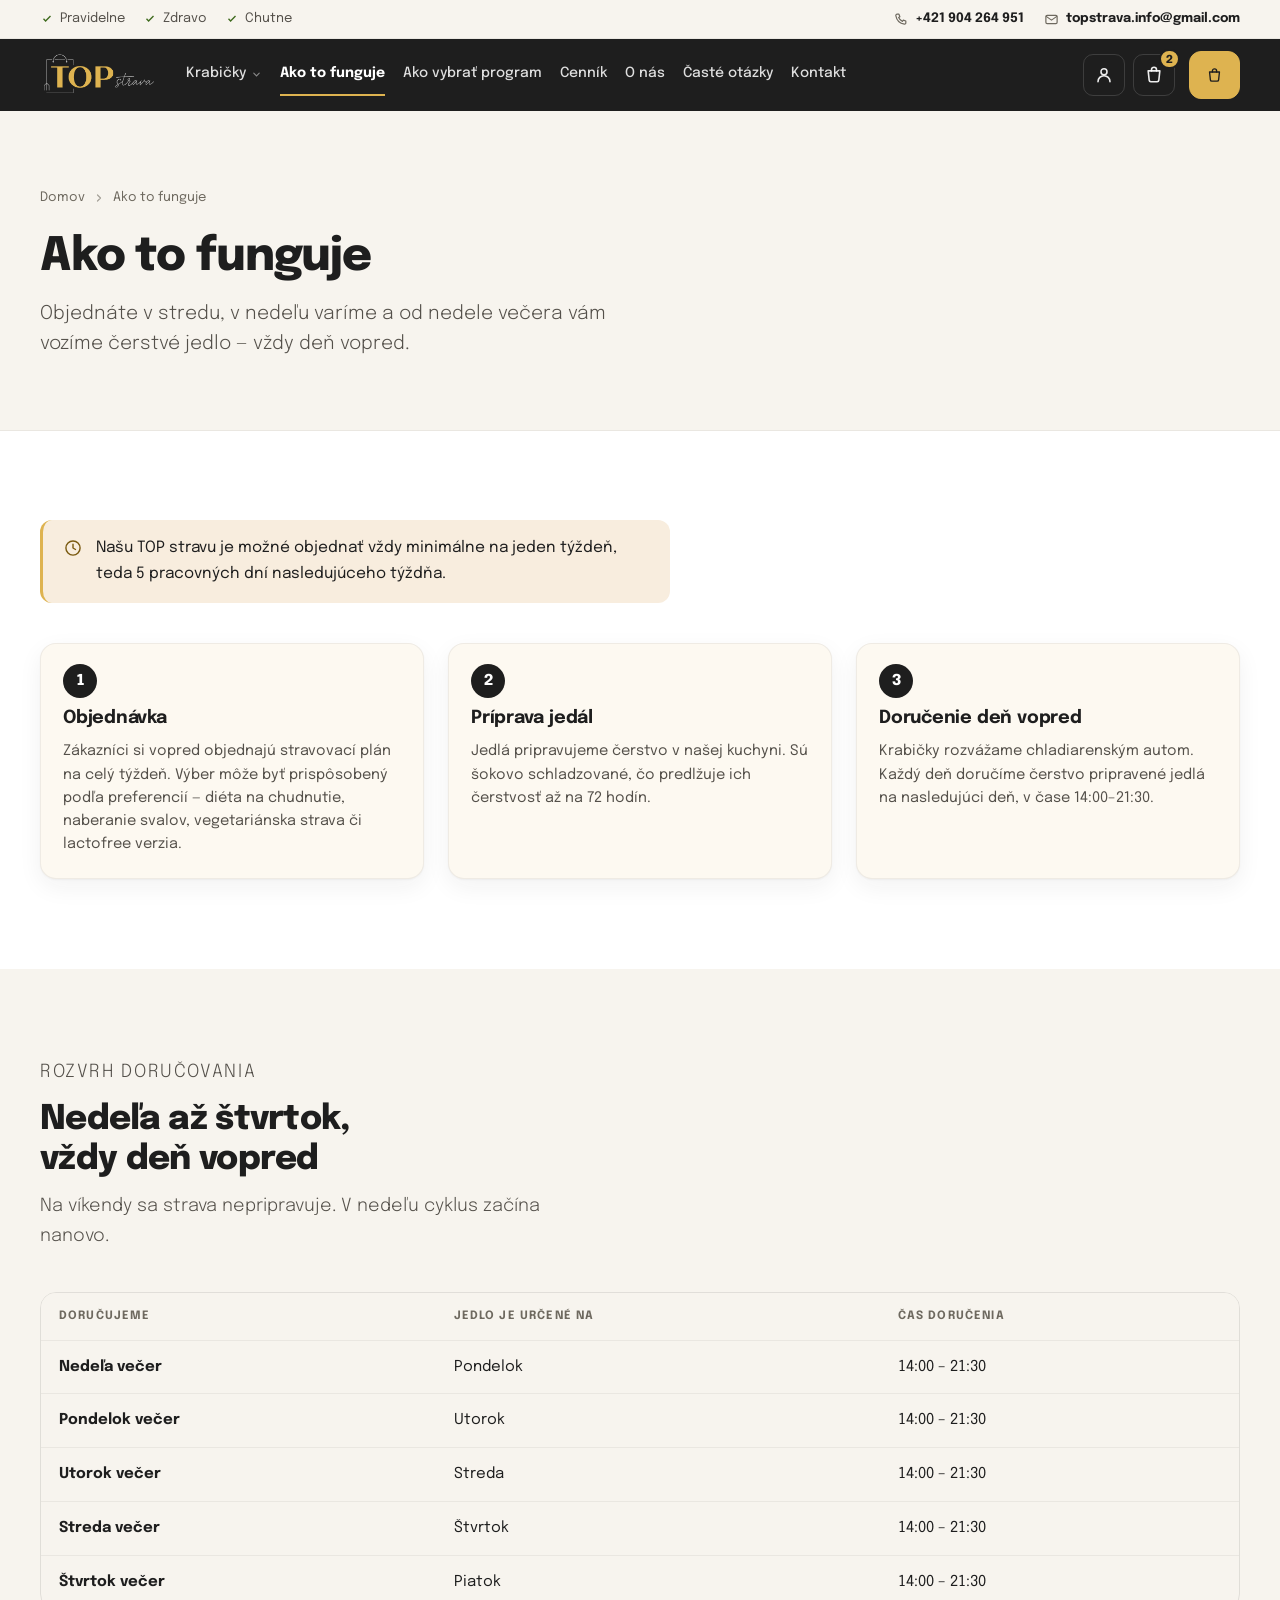
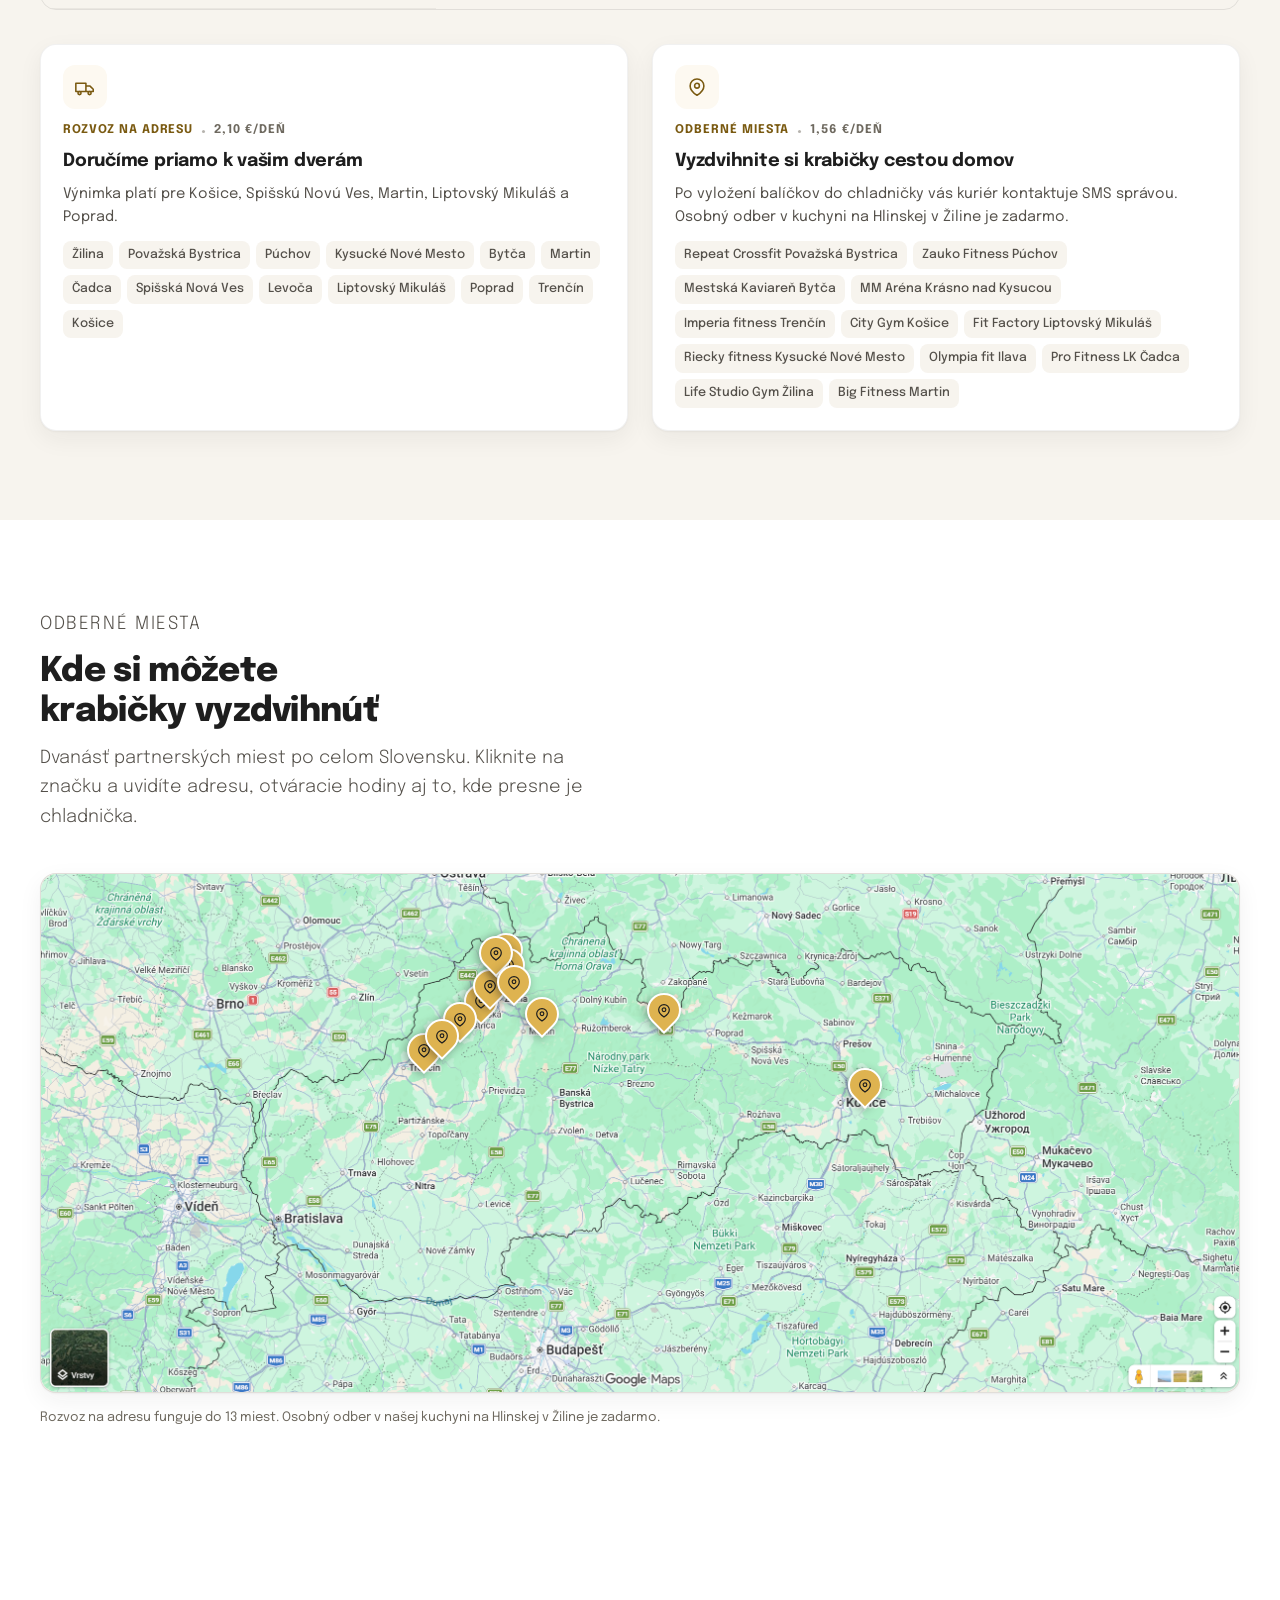
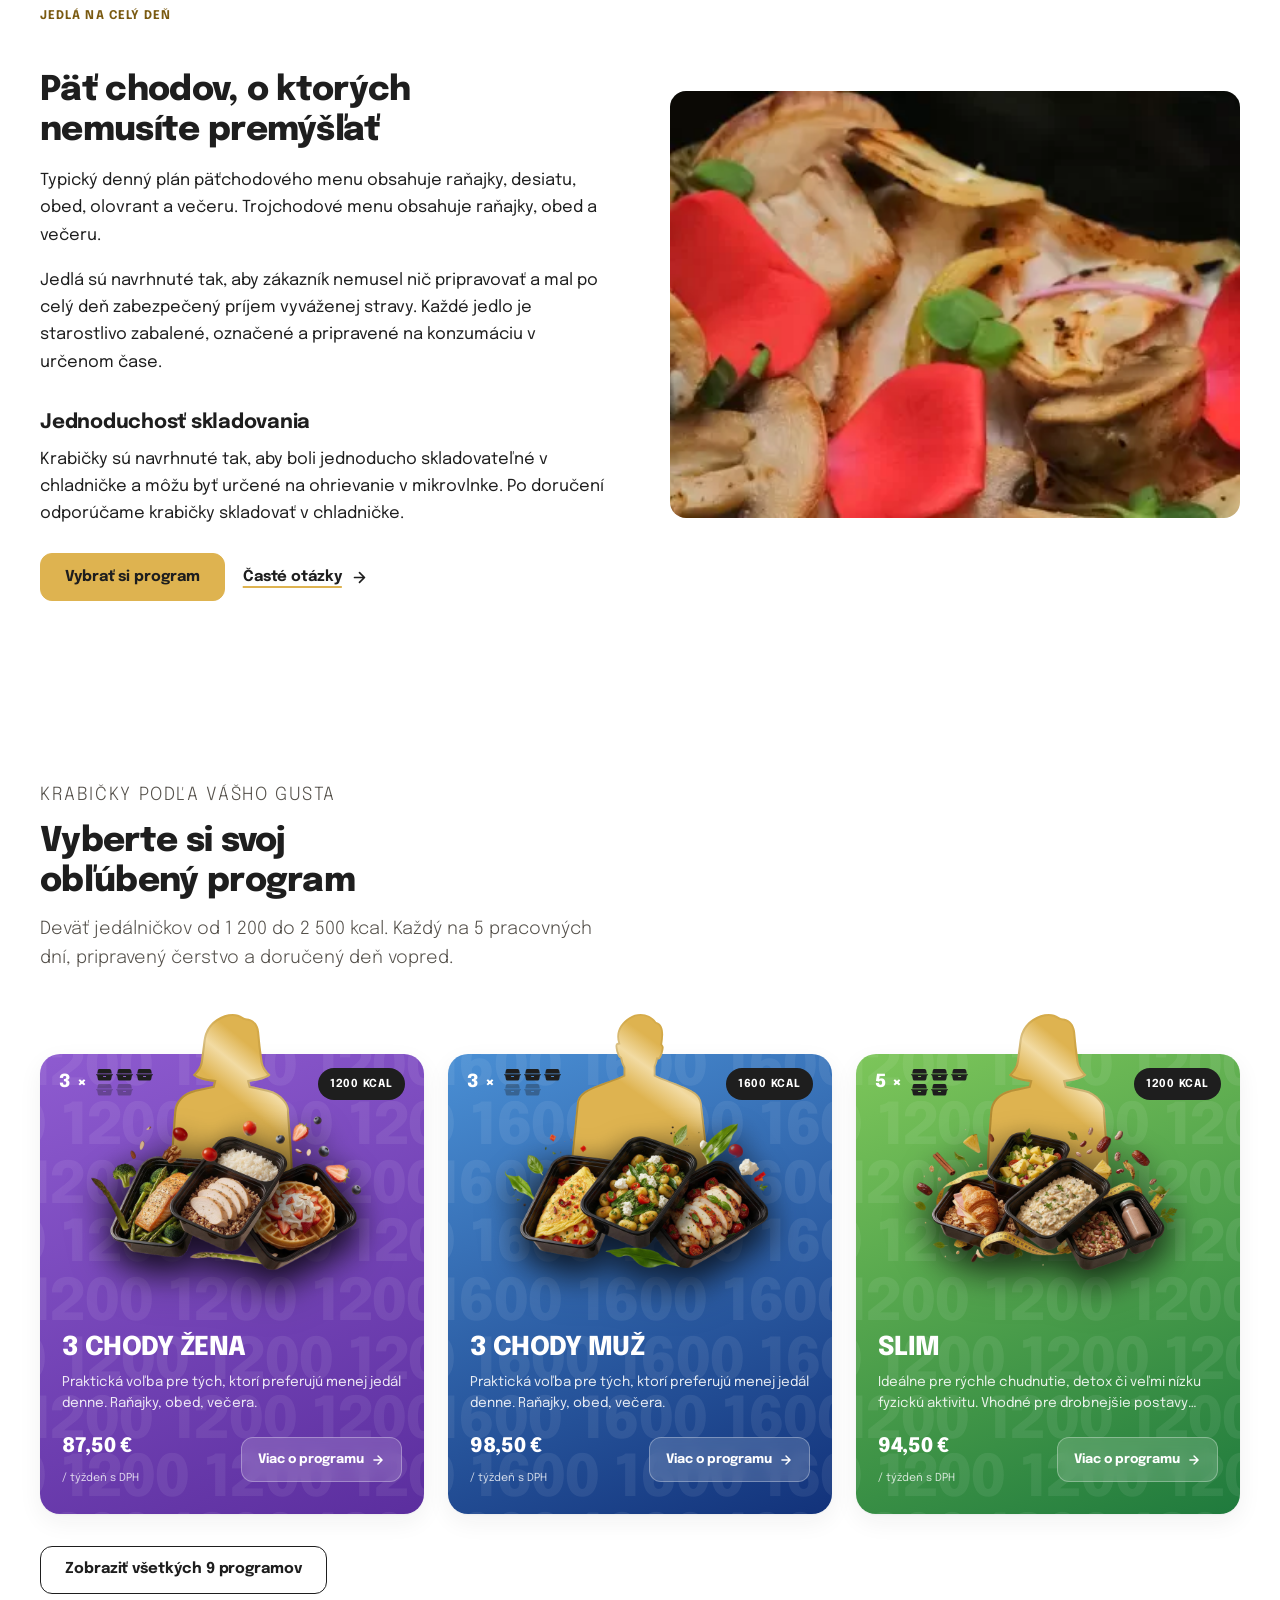
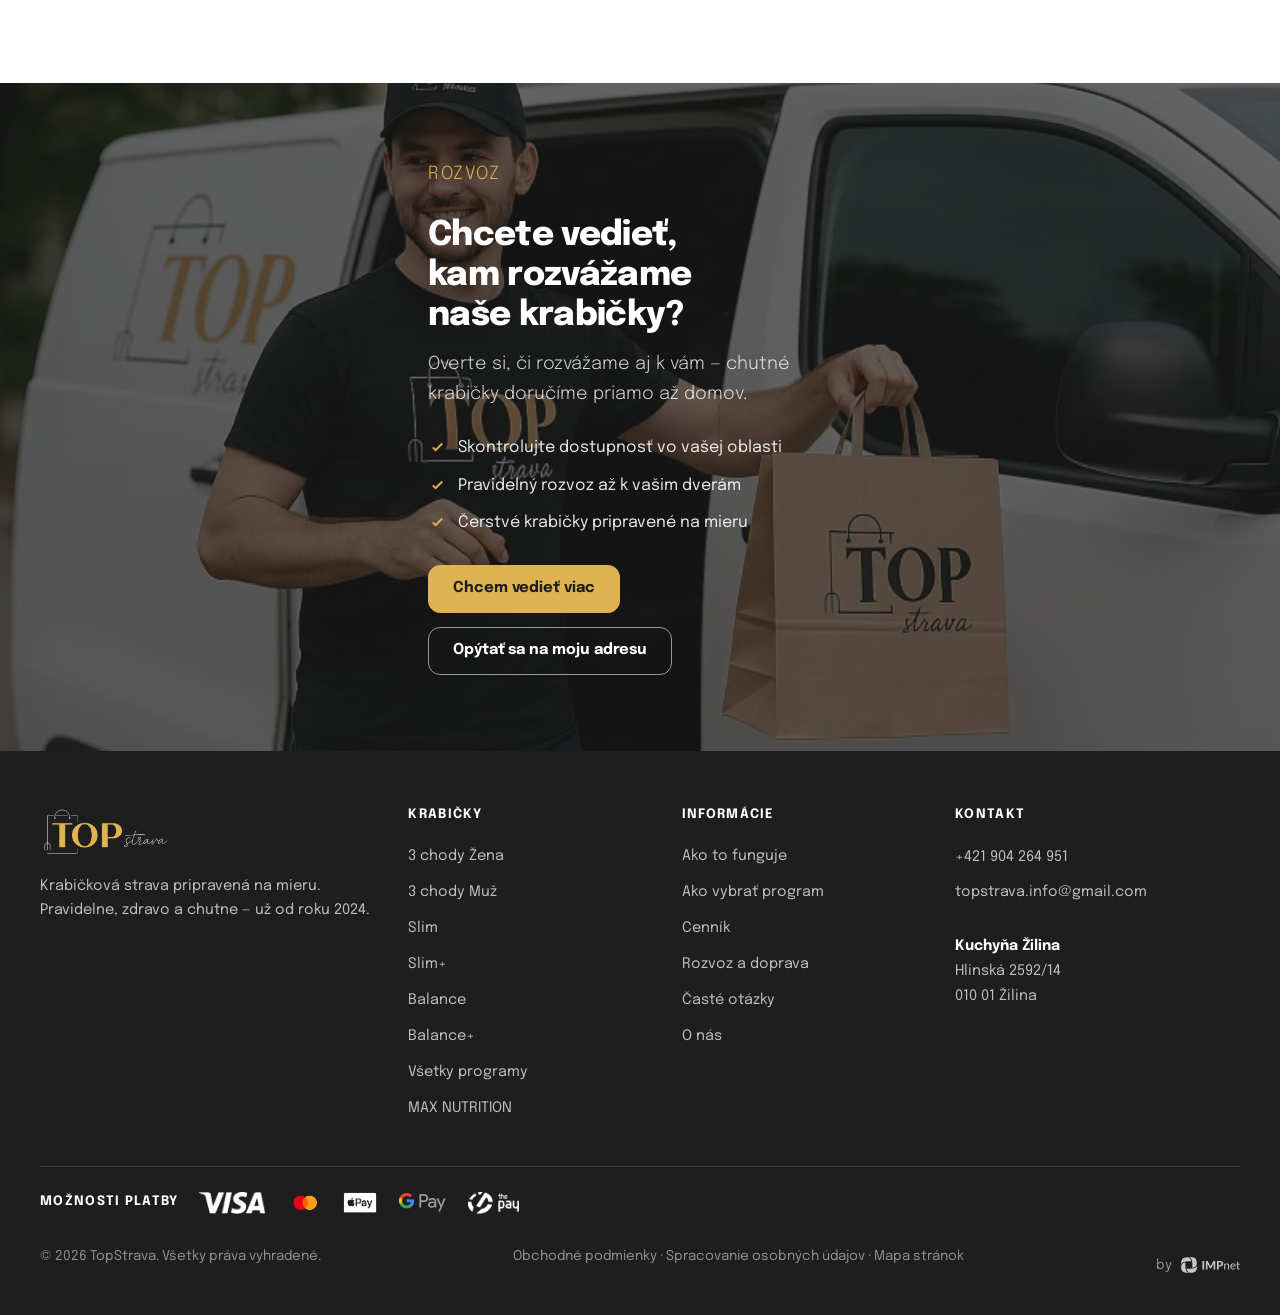
==== commit 02f91182: "Srovnat hero chipy se statistikami + vratit kuryra do pruhu rozvozu Chipy koncily 58 px pod radkem s" ====
--- a/ako-to-funguje.html
+++ b/ako-to-funguje.html
@@ -7,7 +7,7 @@
 <meta name="description" content="Od objednávky po doručenie: ako pripravujeme krabičky, kedy rozvážame a ako sa strava skladuje.">
 <link rel="preload" href="assets/fonts/epilogue-regular.woff2" as="font" type="font/woff2" crossorigin>
 <link rel="preload" href="assets/fonts/epilogue-800.woff2" as="font" type="font/woff2" crossorigin>
-<link rel="stylesheet" href="assets/css/site.css?v=eebe1581">
+<link rel="stylesheet" href="assets/css/site.css?v=d67a3506">
 
 </head>
 <body>
@@ -554,7 +554,7 @@
     </div>
   </section>
   <section class="band" id="rozvoz">
-    <div class="band__bg"><img src="assets/img/real-foto/flatlay-siroky.jpg?v=208d1e93" alt="" aria-hidden="true"></div>
+    <div class="band__bg"><img src="assets/img/band-food.webp?v=c14842fc" alt="" aria-hidden="true"></div>
     <div class="container band__inner on-dark">
       <p class="label" style="color:var(--gold)">Rozvoz</p>
       <h2>Chcete vedieť, kam rozvážame naše krabičky?</h2>
@@ -637,7 +637,7 @@
     </div>
   </footer>
 
-<script src="assets/js/site.js?v=eebe1581"></script>
+<script src="assets/js/site.js?v=d67a3506"></script>
 
 </body>
 </html>
--- a/assets/css/site.css
+++ b/assets/css/site.css
@@ -520,10 +520,15 @@
 .breadcrumb a:hover{color:var(--gold-ink);text-decoration:underline;}
 .breadcrumb svg{width:12px;height:12px;opacity:.6;}
 
-.hero{background:var(--ink);color:#fff;overflow:hidden;}
+.hero{
+  background:var(--ink);color:#fff;overflow:hidden;
+  /* One source for the hero's vertical inset. The corner chips align their
+     baseline to it, so they cannot drift away from the proof figures. */
+  --hero-pad-block:clamp(44px,6vw,84px);
+}
 .hero__grid{
   display:grid;grid-template-columns:1.05fr .95fr;gap:clamp(28px,5vw,64px);
-  align-items:center;padding-block:clamp(44px,6vw,84px);
+  align-items:center;padding-block:var(--hero-pad-block);
 }
 .hero h1{margin-bottom:20px;}
 .hero__lede{font-size:19px;line-height:1.6;font-weight:300;color:rgba(255,255,255,.8);margin-bottom:28px;max-width:52ch;}
@@ -544,7 +549,9 @@
   display:flex;justify-content:center;
 }
 @media(max-width:900px){
-  .hero__grid{grid-template-columns:1fr;padding-block:40px;}
+  /* set the variable, not the padding, so the corner chips follow it too */
+  .hero{--hero-pad-block:40px;}
+  .hero__grid{grid-template-columns:1fr;}
   .hero__media{order:-1;}
   .hero__media > img{aspect-ratio:16/10;}
 }
@@ -1461,7 +1468,10 @@
    the viewport left them 282px adrift on a wide screen. max() falls back to
    the plain padding once the viewport is narrower than the container. */
 .hero__side{
-  position:absolute;bottom:26px;z-index:2;
+  position:absolute;z-index:2;
+  /* Same inset as .hero__grid's padding, so the stack ends on exactly the
+     line the proof figures end on — they used to sit 58px lower. */
+  bottom:var(--hero-pad-block);
   right:max(var(--container-pad), calc((100% - var(--container)) / 2 + var(--container-pad)));
   display:flex;flex-direction:column;align-items:stretch;gap:10px;
 }
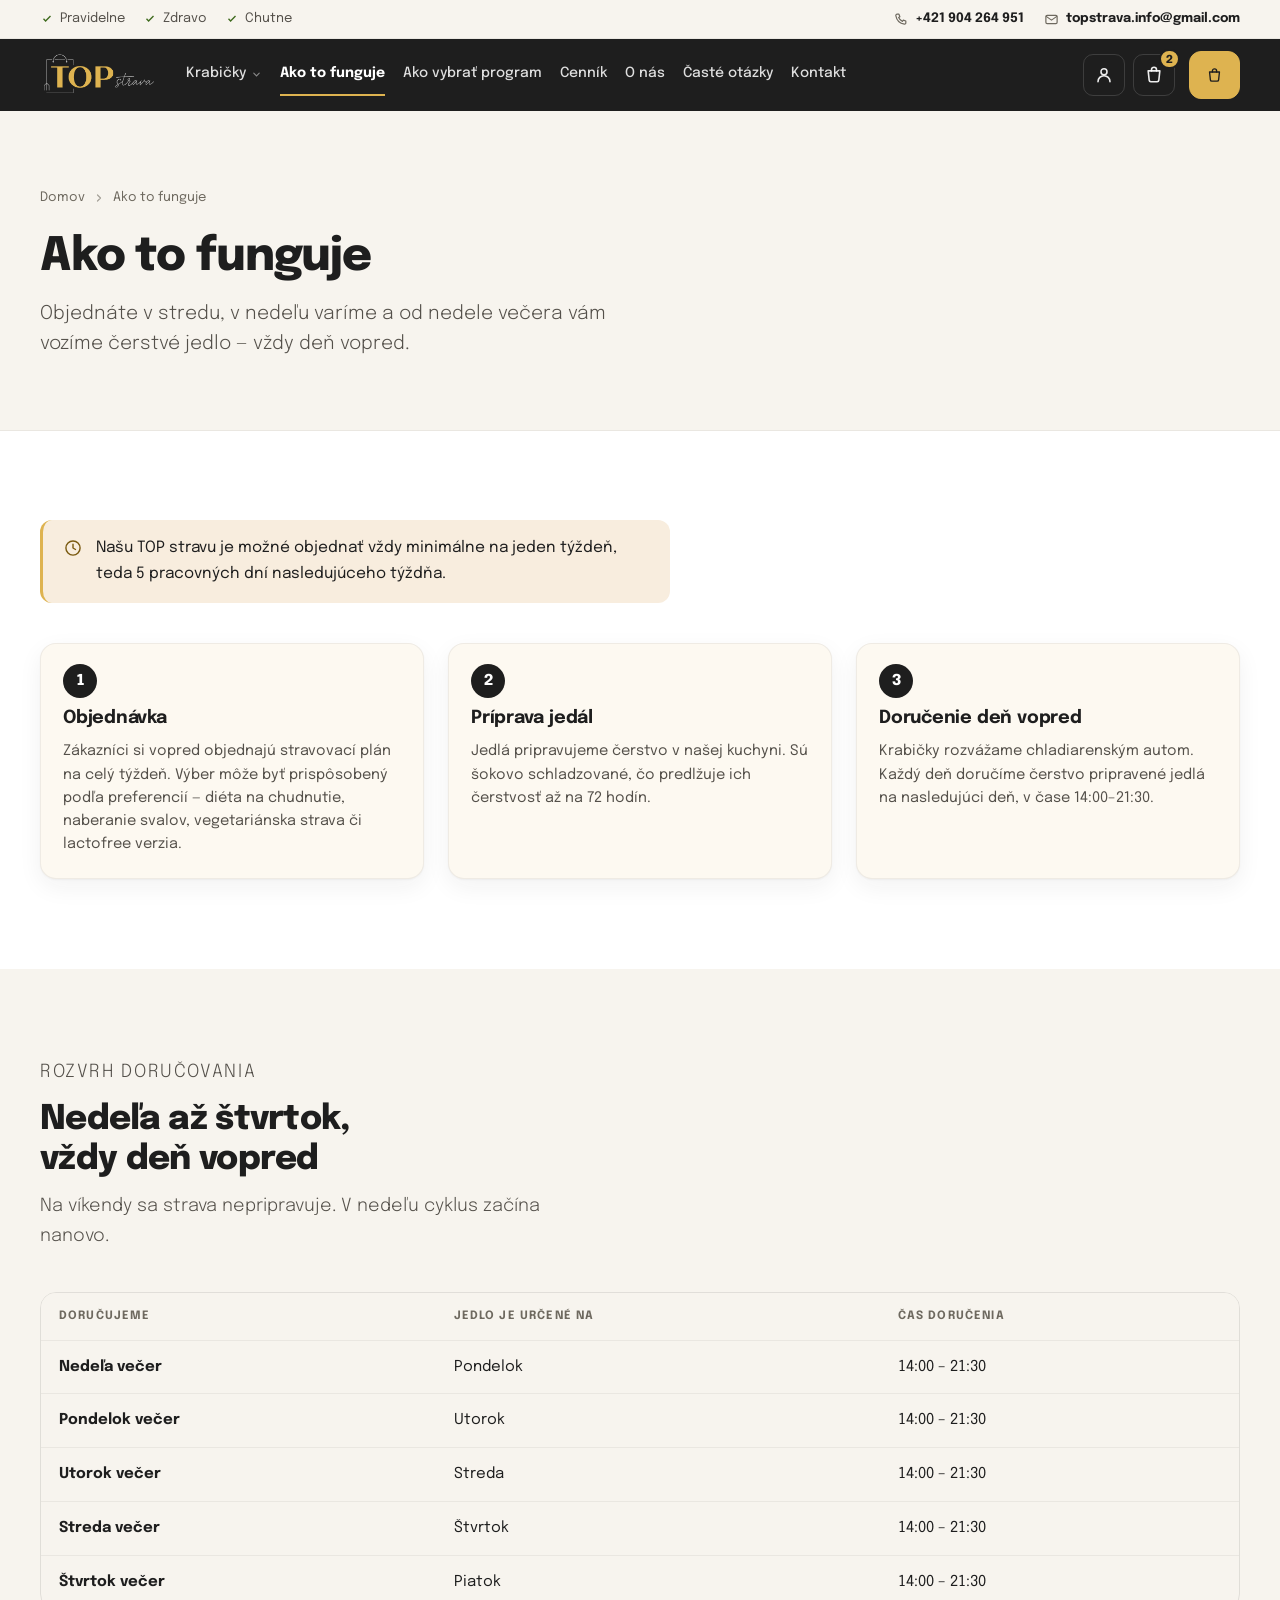
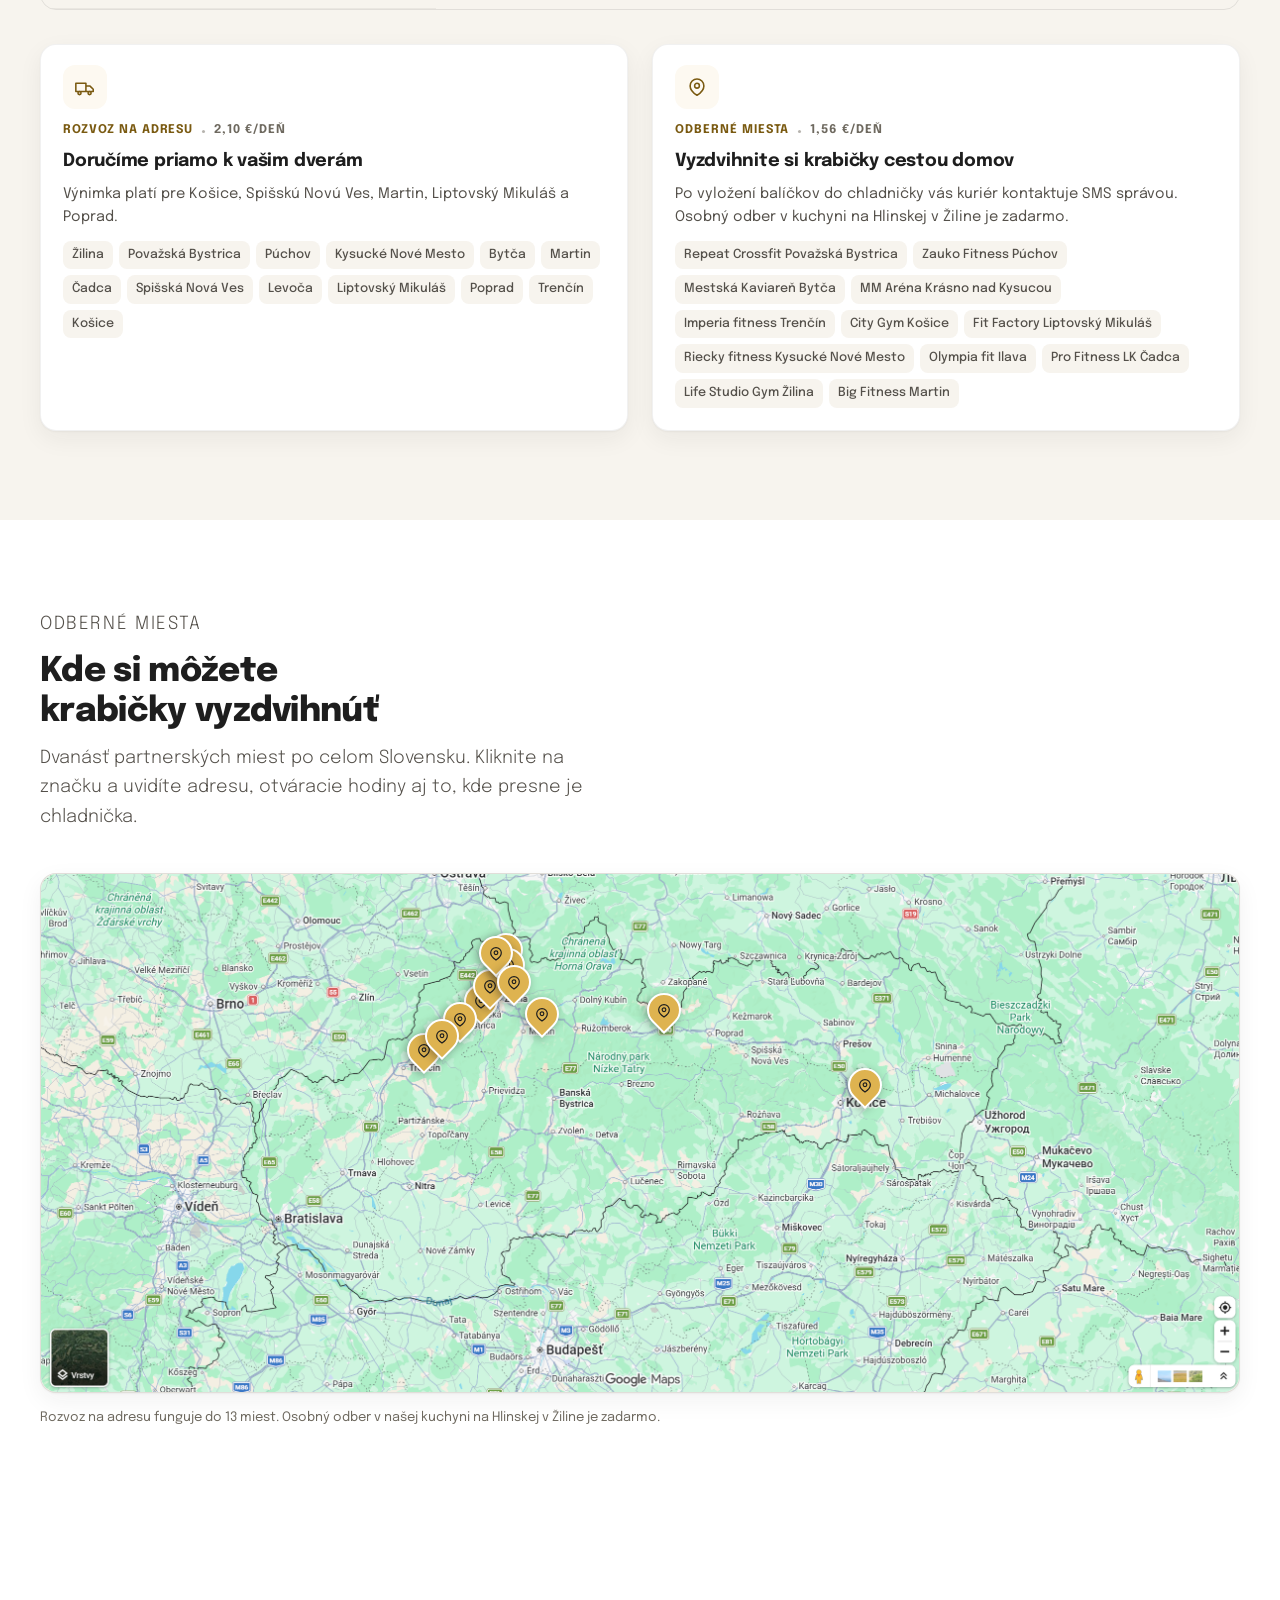
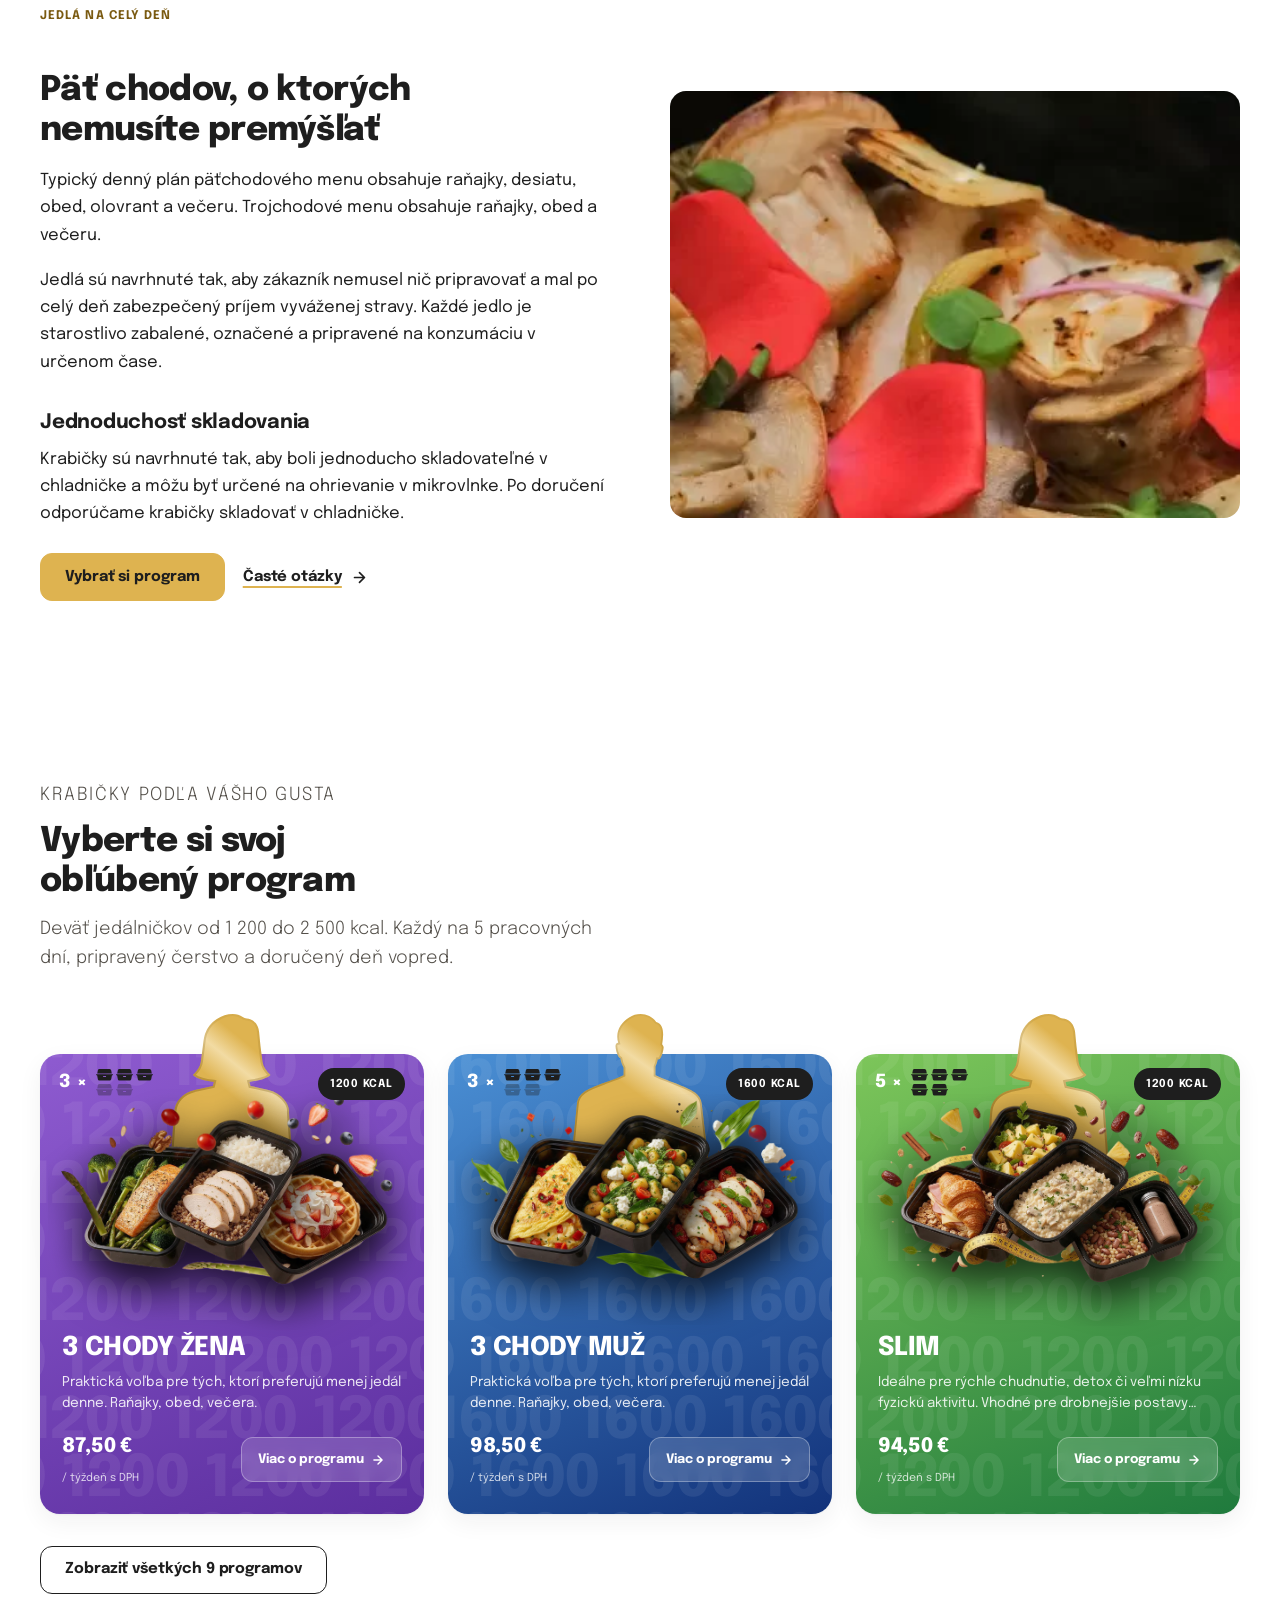
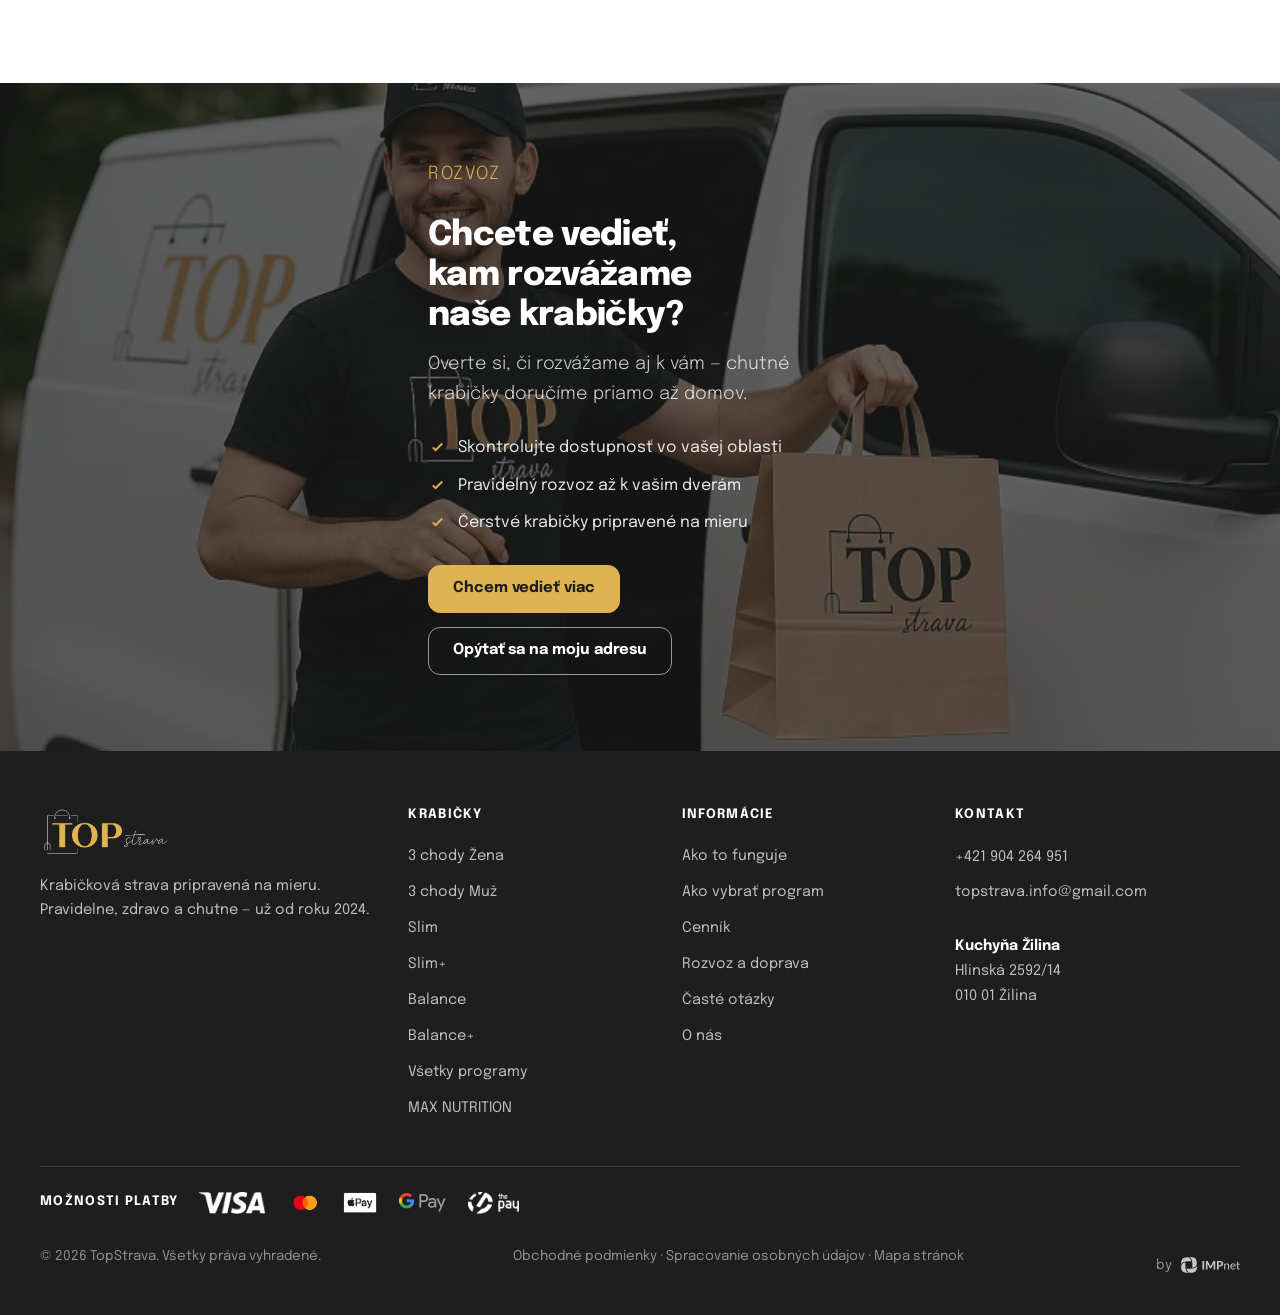
==== commit 8c779bfa: "Barva programu v detailu + orez pruhlednych okraju cut-outu 1) Devet karet se od sebe lisi gradiente" ====
--- a/ako-to-funguje.html
+++ b/ako-to-funguje.html
@@ -498,7 +498,7 @@
           <span class="pcard__plate" aria-hidden="true"><span class="pcard__wm"><span>1200 1200 1200 1200 1200 </span><span class="is-off">1200 1200 1200 1200 1200 </span><span>1200 1200 1200 1200 1200 </span><span class="is-off">1200 1200 1200 1200 1200 </span><span>1200 1200 1200 1200 1200 </span><span class="is-off">1200 1200 1200 1200 1200 </span><span>1200 1200 1200 1200 1200 </span><span class="is-off">1200 1200 1200 1200 1200 </span><span>1200 1200 1200 1200 1200 </span></span></span>
           <div class="pcard__art">
             <img class="pcard__figure" src="assets/img/programy_karty/woman.svg?v=d86fb04a" alt="" aria-hidden="true" loading="lazy">
-            <img class="pcard__food" src="assets/img/programy_karty/3_chody_zena.png?v=cd22a918" alt="3 chody Žena — ukážka jedál" loading="lazy">
+            <img class="pcard__food" src="assets/img/programy_karty/3_chody_zena.png?v=577b4cbf" alt="3 chody Žena — ukážka jedál" loading="lazy">
             <p class="pcard__meals"><b>3 ×</b><span class="pcard__boxes"><span class="pcard__box is-on"><svg viewBox="0 0 21 15" fill="currentColor" aria-hidden="true"><path d="M19.3108 5.5035L1.8864 5.50698C1.71683 5.50698 1.65389 5.48432 1.50879 5.47212L2.29373 1.49572C2.48429 0.53867 3.42832 0 4.37934 0L16.449 0.00348653C17.657 -0.026149 18.4611 0.852458 18.6692 1.99255L19.3108 5.50524V5.5035Z"/><path d="M16.5663 14.1117H4.2414C3.32534 14.1117 2.45124 13.4475 2.28341 12.5741L1.32015 7.59189C1.00547 7.5762 0.67331 7.63373 0.363877 7.564C0.0981497 7.50298 -0.00849087 7.2659 0.000250159 7.01835C0.00724299 6.84228 0.13661 6.53198 0.423316 6.53198H20.4088C20.72 6.53198 20.8389 6.87541 20.8336 7.07588C20.8249 7.33389 20.6553 7.58666 20.3686 7.5884L19.5015 7.59189L18.6571 12.1715C18.4666 13.2035 17.7271 14.11 16.568 14.11L16.5663 14.1117ZM11.7849 9.69253C12.1485 9.69253 12.3618 9.43278 12.3461 9.15037C12.3304 8.86796 12.1258 8.64308 11.8199 8.64308H9.00876C8.68359 8.64308 8.46856 8.90806 8.4843 9.20964C8.49653 9.45893 8.70807 9.68904 9.0175 9.68904H11.7867L11.7849 9.69253Z"/></svg></span><span class="pcard__box is-on"><svg viewBox="0 0 21 15" fill="currentColor" aria-hidden="true"><path d="M19.3108 5.5035L1.8864 5.50698C1.71683 5.50698 1.65389 5.48432 1.50879 5.47212L2.29373 1.49572C2.48429 0.53867 3.42832 0 4.37934 0L16.449 0.00348653C17.657 -0.026149 18.4611 0.852458 18.6692 1.99255L19.3108 5.50524V5.5035Z"/><path d="M16.5663 14.1117H4.2414C3.32534 14.1117 2.45124 13.4475 2.28341 12.5741L1.32015 7.59189C1.00547 7.5762 0.67331 7.63373 0.363877 7.564C0.0981497 7.50298 -0.00849087 7.2659 0.000250159 7.01835C0.00724299 6.84228 0.13661 6.53198 0.423316 6.53198H20.4088C20.72 6.53198 20.8389 6.87541 20.8336 7.07588C20.8249 7.33389 20.6553 7.58666 20.3686 7.5884L19.5015 7.59189L18.6571 12.1715C18.4666 13.2035 17.7271 14.11 16.568 14.11L16.5663 14.1117ZM11.7849 9.69253C12.1485 9.69253 12.3618 9.43278 12.3461 9.15037C12.3304 8.86796 12.1258 8.64308 11.8199 8.64308H9.00876C8.68359 8.64308 8.46856 8.90806 8.4843 9.20964C8.49653 9.45893 8.70807 9.68904 9.0175 9.68904H11.7867L11.7849 9.69253Z"/></svg></span><span class="pcard__box is-on"><svg viewBox="0 0 21 15" fill="currentColor" aria-hidden="true"><path d="M19.3108 5.5035L1.8864 5.50698C1.71683 5.50698 1.65389 5.48432 1.50879 5.47212L2.29373 1.49572C2.48429 0.53867 3.42832 0 4.37934 0L16.449 0.00348653C17.657 -0.026149 18.4611 0.852458 18.6692 1.99255L19.3108 5.50524V5.5035Z"/><path d="M16.5663 14.1117H4.2414C3.32534 14.1117 2.45124 13.4475 2.28341 12.5741L1.32015 7.59189C1.00547 7.5762 0.67331 7.63373 0.363877 7.564C0.0981497 7.50298 -0.00849087 7.2659 0.000250159 7.01835C0.00724299 6.84228 0.13661 6.53198 0.423316 6.53198H20.4088C20.72 6.53198 20.8389 6.87541 20.8336 7.07588C20.8249 7.33389 20.6553 7.58666 20.3686 7.5884L19.5015 7.59189L18.6571 12.1715C18.4666 13.2035 17.7271 14.11 16.568 14.11L16.5663 14.1117ZM11.7849 9.69253C12.1485 9.69253 12.3618 9.43278 12.3461 9.15037C12.3304 8.86796 12.1258 8.64308 11.8199 8.64308H9.00876C8.68359 8.64308 8.46856 8.90806 8.4843 9.20964C8.49653 9.45893 8.70807 9.68904 9.0175 9.68904H11.7867L11.7849 9.69253Z"/></svg></span><span class="pcard__box"><svg viewBox="0 0 21 15" fill="currentColor" aria-hidden="true"><path d="M19.3108 5.5035L1.8864 5.50698C1.71683 5.50698 1.65389 5.48432 1.50879 5.47212L2.29373 1.49572C2.48429 0.53867 3.42832 0 4.37934 0L16.449 0.00348653C17.657 -0.026149 18.4611 0.852458 18.6692 1.99255L19.3108 5.50524V5.5035Z"/><path d="M16.5663 14.1117H4.2414C3.32534 14.1117 2.45124 13.4475 2.28341 12.5741L1.32015 7.59189C1.00547 7.5762 0.67331 7.63373 0.363877 7.564C0.0981497 7.50298 -0.00849087 7.2659 0.000250159 7.01835C0.00724299 6.84228 0.13661 6.53198 0.423316 6.53198H20.4088C20.72 6.53198 20.8389 6.87541 20.8336 7.07588C20.8249 7.33389 20.6553 7.58666 20.3686 7.5884L19.5015 7.59189L18.6571 12.1715C18.4666 13.2035 17.7271 14.11 16.568 14.11L16.5663 14.1117ZM11.7849 9.69253C12.1485 9.69253 12.3618 9.43278 12.3461 9.15037C12.3304 8.86796 12.1258 8.64308 11.8199 8.64308H9.00876C8.68359 8.64308 8.46856 8.90806 8.4843 9.20964C8.49653 9.45893 8.70807 9.68904 9.0175 9.68904H11.7867L11.7849 9.69253Z"/></svg></span><span class="pcard__box"><svg viewBox="0 0 21 15" fill="currentColor" aria-hidden="true"><path d="M19.3108 5.5035L1.8864 5.50698C1.71683 5.50698 1.65389 5.48432 1.50879 5.47212L2.29373 1.49572C2.48429 0.53867 3.42832 0 4.37934 0L16.449 0.00348653C17.657 -0.026149 18.4611 0.852458 18.6692 1.99255L19.3108 5.50524V5.5035Z"/><path d="M16.5663 14.1117H4.2414C3.32534 14.1117 2.45124 13.4475 2.28341 12.5741L1.32015 7.59189C1.00547 7.5762 0.67331 7.63373 0.363877 7.564C0.0981497 7.50298 -0.00849087 7.2659 0.000250159 7.01835C0.00724299 6.84228 0.13661 6.53198 0.423316 6.53198H20.4088C20.72 6.53198 20.8389 6.87541 20.8336 7.07588C20.8249 7.33389 20.6553 7.58666 20.3686 7.5884L19.5015 7.59189L18.6571 12.1715C18.4666 13.2035 17.7271 14.11 16.568 14.11L16.5663 14.1117ZM11.7849 9.69253C12.1485 9.69253 12.3618 9.43278 12.3461 9.15037C12.3304 8.86796 12.1258 8.64308 11.8199 8.64308H9.00876C8.68359 8.64308 8.46856 8.90806 8.4843 9.20964C8.49653 9.45893 8.70807 9.68904 9.0175 9.68904H11.7867L11.7849 9.69253Z"/></svg></span></span></p>
             <p class="pcard__kcal">1200 kcal</p>
           </div>
@@ -516,7 +516,7 @@
           <span class="pcard__plate" aria-hidden="true"><span class="pcard__wm"><span>1600 1600 1600 1600 1600 </span><span class="is-off">1600 1600 1600 1600 1600 </span><span>1600 1600 1600 1600 1600 </span><span class="is-off">1600 1600 1600 1600 1600 </span><span>1600 1600 1600 1600 1600 </span><span class="is-off">1600 1600 1600 1600 1600 </span><span>1600 1600 1600 1600 1600 </span><span class="is-off">1600 1600 1600 1600 1600 </span><span>1600 1600 1600 1600 1600 </span></span></span>
           <div class="pcard__art">
             <img class="pcard__figure" src="assets/img/programy_karty/man.svg?v=80951aa8" alt="" aria-hidden="true" loading="lazy">
-            <img class="pcard__food" src="assets/img/programy_karty/3_chody_muz.png?v=e5db6d4c" alt="3 chody Muž — ukážka jedál" loading="lazy">
+            <img class="pcard__food" src="assets/img/programy_karty/3_chody_muz.png?v=1727d235" alt="3 chody Muž — ukážka jedál" loading="lazy">
             <p class="pcard__meals"><b>3 ×</b><span class="pcard__boxes"><span class="pcard__box is-on"><svg viewBox="0 0 21 15" fill="currentColor" aria-hidden="true"><path d="M19.3108 5.5035L1.8864 5.50698C1.71683 5.50698 1.65389 5.48432 1.50879 5.47212L2.29373 1.49572C2.48429 0.53867 3.42832 0 4.37934 0L16.449 0.00348653C17.657 -0.026149 18.4611 0.852458 18.6692 1.99255L19.3108 5.50524V5.5035Z"/><path d="M16.5663 14.1117H4.2414C3.32534 14.1117 2.45124 13.4475 2.28341 12.5741L1.32015 7.59189C1.00547 7.5762 0.67331 7.63373 0.363877 7.564C0.0981497 7.50298 -0.00849087 7.2659 0.000250159 7.01835C0.00724299 6.84228 0.13661 6.53198 0.423316 6.53198H20.4088C20.72 6.53198 20.8389 6.87541 20.8336 7.07588C20.8249 7.33389 20.6553 7.58666 20.3686 7.5884L19.5015 7.59189L18.6571 12.1715C18.4666 13.2035 17.7271 14.11 16.568 14.11L16.5663 14.1117ZM11.7849 9.69253C12.1485 9.69253 12.3618 9.43278 12.3461 9.15037C12.3304 8.86796 12.1258 8.64308 11.8199 8.64308H9.00876C8.68359 8.64308 8.46856 8.90806 8.4843 9.20964C8.49653 9.45893 8.70807 9.68904 9.0175 9.68904H11.7867L11.7849 9.69253Z"/></svg></span><span class="pcard__box is-on"><svg viewBox="0 0 21 15" fill="currentColor" aria-hidden="true"><path d="M19.3108 5.5035L1.8864 5.50698C1.71683 5.50698 1.65389 5.48432 1.50879 5.47212L2.29373 1.49572C2.48429 0.53867 3.42832 0 4.37934 0L16.449 0.00348653C17.657 -0.026149 18.4611 0.852458 18.6692 1.99255L19.3108 5.50524V5.5035Z"/><path d="M16.5663 14.1117H4.2414C3.32534 14.1117 2.45124 13.4475 2.28341 12.5741L1.32015 7.59189C1.00547 7.5762 0.67331 7.63373 0.363877 7.564C0.0981497 7.50298 -0.00849087 7.2659 0.000250159 7.01835C0.00724299 6.84228 0.13661 6.53198 0.423316 6.53198H20.4088C20.72 6.53198 20.8389 6.87541 20.8336 7.07588C20.8249 7.33389 20.6553 7.58666 20.3686 7.5884L19.5015 7.59189L18.6571 12.1715C18.4666 13.2035 17.7271 14.11 16.568 14.11L16.5663 14.1117ZM11.7849 9.69253C12.1485 9.69253 12.3618 9.43278 12.3461 9.15037C12.3304 8.86796 12.1258 8.64308 11.8199 8.64308H9.00876C8.68359 8.64308 8.46856 8.90806 8.4843 9.20964C8.49653 9.45893 8.70807 9.68904 9.0175 9.68904H11.7867L11.7849 9.69253Z"/></svg></span><span class="pcard__box is-on"><svg viewBox="0 0 21 15" fill="currentColor" aria-hidden="true"><path d="M19.3108 5.5035L1.8864 5.50698C1.71683 5.50698 1.65389 5.48432 1.50879 5.47212L2.29373 1.49572C2.48429 0.53867 3.42832 0 4.37934 0L16.449 0.00348653C17.657 -0.026149 18.4611 0.852458 18.6692 1.99255L19.3108 5.50524V5.5035Z"/><path d="M16.5663 14.1117H4.2414C3.32534 14.1117 2.45124 13.4475 2.28341 12.5741L1.32015 7.59189C1.00547 7.5762 0.67331 7.63373 0.363877 7.564C0.0981497 7.50298 -0.00849087 7.2659 0.000250159 7.01835C0.00724299 6.84228 0.13661 6.53198 0.423316 6.53198H20.4088C20.72 6.53198 20.8389 6.87541 20.8336 7.07588C20.8249 7.33389 20.6553 7.58666 20.3686 7.5884L19.5015 7.59189L18.6571 12.1715C18.4666 13.2035 17.7271 14.11 16.568 14.11L16.5663 14.1117ZM11.7849 9.69253C12.1485 9.69253 12.3618 9.43278 12.3461 9.15037C12.3304 8.86796 12.1258 8.64308 11.8199 8.64308H9.00876C8.68359 8.64308 8.46856 8.90806 8.4843 9.20964C8.49653 9.45893 8.70807 9.68904 9.0175 9.68904H11.7867L11.7849 9.69253Z"/></svg></span><span class="pcard__box"><svg viewBox="0 0 21 15" fill="currentColor" aria-hidden="true"><path d="M19.3108 5.5035L1.8864 5.50698C1.71683 5.50698 1.65389 5.48432 1.50879 5.47212L2.29373 1.49572C2.48429 0.53867 3.42832 0 4.37934 0L16.449 0.00348653C17.657 -0.026149 18.4611 0.852458 18.6692 1.99255L19.3108 5.50524V5.5035Z"/><path d="M16.5663 14.1117H4.2414C3.32534 14.1117 2.45124 13.4475 2.28341 12.5741L1.32015 7.59189C1.00547 7.5762 0.67331 7.63373 0.363877 7.564C0.0981497 7.50298 -0.00849087 7.2659 0.000250159 7.01835C0.00724299 6.84228 0.13661 6.53198 0.423316 6.53198H20.4088C20.72 6.53198 20.8389 6.87541 20.8336 7.07588C20.8249 7.33389 20.6553 7.58666 20.3686 7.5884L19.5015 7.59189L18.6571 12.1715C18.4666 13.2035 17.7271 14.11 16.568 14.11L16.5663 14.1117ZM11.7849 9.69253C12.1485 9.69253 12.3618 9.43278 12.3461 9.15037C12.3304 8.86796 12.1258 8.64308 11.8199 8.64308H9.00876C8.68359 8.64308 8.46856 8.90806 8.4843 9.20964C8.49653 9.45893 8.70807 9.68904 9.0175 9.68904H11.7867L11.7849 9.69253Z"/></svg></span><span class="pcard__box"><svg viewBox="0 0 21 15" fill="currentColor" aria-hidden="true"><path d="M19.3108 5.5035L1.8864 5.50698C1.71683 5.50698 1.65389 5.48432 1.50879 5.47212L2.29373 1.49572C2.48429 0.53867 3.42832 0 4.37934 0L16.449 0.00348653C17.657 -0.026149 18.4611 0.852458 18.6692 1.99255L19.3108 5.50524V5.5035Z"/><path d="M16.5663 14.1117H4.2414C3.32534 14.1117 2.45124 13.4475 2.28341 12.5741L1.32015 7.59189C1.00547 7.5762 0.67331 7.63373 0.363877 7.564C0.0981497 7.50298 -0.00849087 7.2659 0.000250159 7.01835C0.00724299 6.84228 0.13661 6.53198 0.423316 6.53198H20.4088C20.72 6.53198 20.8389 6.87541 20.8336 7.07588C20.8249 7.33389 20.6553 7.58666 20.3686 7.5884L19.5015 7.59189L18.6571 12.1715C18.4666 13.2035 17.7271 14.11 16.568 14.11L16.5663 14.1117ZM11.7849 9.69253C12.1485 9.69253 12.3618 9.43278 12.3461 9.15037C12.3304 8.86796 12.1258 8.64308 11.8199 8.64308H9.00876C8.68359 8.64308 8.46856 8.90806 8.4843 9.20964C8.49653 9.45893 8.70807 9.68904 9.0175 9.68904H11.7867L11.7849 9.69253Z"/></svg></span></span></p>
             <p class="pcard__kcal">1600 kcal</p>
           </div>
@@ -534,7 +534,7 @@
           <span class="pcard__plate" aria-hidden="true"><span class="pcard__wm"><span>1200 1200 1200 1200 1200 </span><span class="is-off">1200 1200 1200 1200 1200 </span><span>1200 1200 1200 1200 1200 </span><span class="is-off">1200 1200 1200 1200 1200 </span><span>1200 1200 1200 1200 1200 </span><span class="is-off">1200 1200 1200 1200 1200 </span><span>1200 1200 1200 1200 1200 </span><span class="is-off">1200 1200 1200 1200 1200 </span><span>1200 1200 1200 1200 1200 </span></span></span>
           <div class="pcard__art">
             <img class="pcard__figure" src="assets/img/programy_karty/woman.svg?v=d86fb04a" alt="" aria-hidden="true" loading="lazy">
-            <img class="pcard__food" src="assets/img/programy_karty/slim.png?v=e8ce1d24" alt="Slim — ukážka jedál" loading="lazy">
+            <img class="pcard__food" src="assets/img/programy_karty/slim.png?v=b41c9a85" alt="Slim — ukážka jedál" loading="lazy">
             <p class="pcard__meals"><b>5 ×</b><span class="pcard__boxes"><span class="pcard__box is-on"><svg viewBox="0 0 21 15" fill="currentColor" aria-hidden="true"><path d="M19.3108 5.5035L1.8864 5.50698C1.71683 5.50698 1.65389 5.48432 1.50879 5.47212L2.29373 1.49572C2.48429 0.53867 3.42832 0 4.37934 0L16.449 0.00348653C17.657 -0.026149 18.4611 0.852458 18.6692 1.99255L19.3108 5.50524V5.5035Z"/><path d="M16.5663 14.1117H4.2414C3.32534 14.1117 2.45124 13.4475 2.28341 12.5741L1.32015 7.59189C1.00547 7.5762 0.67331 7.63373 0.363877 7.564C0.0981497 7.50298 -0.00849087 7.2659 0.000250159 7.01835C0.00724299 6.84228 0.13661 6.53198 0.423316 6.53198H20.4088C20.72 6.53198 20.8389 6.87541 20.8336 7.07588C20.8249 7.33389 20.6553 7.58666 20.3686 7.5884L19.5015 7.59189L18.6571 12.1715C18.4666 13.2035 17.7271 14.11 16.568 14.11L16.5663 14.1117ZM11.7849 9.69253C12.1485 9.69253 12.3618 9.43278 12.3461 9.15037C12.3304 8.86796 12.1258 8.64308 11.8199 8.64308H9.00876C8.68359 8.64308 8.46856 8.90806 8.4843 9.20964C8.49653 9.45893 8.70807 9.68904 9.0175 9.68904H11.7867L11.7849 9.69253Z"/></svg></span><span class="pcard__box is-on"><svg viewBox="0 0 21 15" fill="currentColor" aria-hidden="true"><path d="M19.3108 5.5035L1.8864 5.50698C1.71683 5.50698 1.65389 5.48432 1.50879 5.47212L2.29373 1.49572C2.48429 0.53867 3.42832 0 4.37934 0L16.449 0.00348653C17.657 -0.026149 18.4611 0.852458 18.6692 1.99255L19.3108 5.50524V5.5035Z"/><path d="M16.5663 14.1117H4.2414C3.32534 14.1117 2.45124 13.4475 2.28341 12.5741L1.32015 7.59189C1.00547 7.5762 0.67331 7.63373 0.363877 7.564C0.0981497 7.50298 -0.00849087 7.2659 0.000250159 7.01835C0.00724299 6.84228 0.13661 6.53198 0.423316 6.53198H20.4088C20.72 6.53198 20.8389 6.87541 20.8336 7.07588C20.8249 7.33389 20.6553 7.58666 20.3686 7.5884L19.5015 7.59189L18.6571 12.1715C18.4666 13.2035 17.7271 14.11 16.568 14.11L16.5663 14.1117ZM11.7849 9.69253C12.1485 9.69253 12.3618 9.43278 12.3461 9.15037C12.3304 8.86796 12.1258 8.64308 11.8199 8.64308H9.00876C8.68359 8.64308 8.46856 8.90806 8.4843 9.20964C8.49653 9.45893 8.70807 9.68904 9.0175 9.68904H11.7867L11.7849 9.69253Z"/></svg></span><span class="pcard__box is-on"><svg viewBox="0 0 21 15" fill="currentColor" aria-hidden="true"><path d="M19.3108 5.5035L1.8864 5.50698C1.71683 5.50698 1.65389 5.48432 1.50879 5.47212L2.29373 1.49572C2.48429 0.53867 3.42832 0 4.37934 0L16.449 0.00348653C17.657 -0.026149 18.4611 0.852458 18.6692 1.99255L19.3108 5.50524V5.5035Z"/><path d="M16.5663 14.1117H4.2414C3.32534 14.1117 2.45124 13.4475 2.28341 12.5741L1.32015 7.59189C1.00547 7.5762 0.67331 7.63373 0.363877 7.564C0.0981497 7.50298 -0.00849087 7.2659 0.000250159 7.01835C0.00724299 6.84228 0.13661 6.53198 0.423316 6.53198H20.4088C20.72 6.53198 20.8389 6.87541 20.8336 7.07588C20.8249 7.33389 20.6553 7.58666 20.3686 7.5884L19.5015 7.59189L18.6571 12.1715C18.4666 13.2035 17.7271 14.11 16.568 14.11L16.5663 14.1117ZM11.7849 9.69253C12.1485 9.69253 12.3618 9.43278 12.3461 9.15037C12.3304 8.86796 12.1258 8.64308 11.8199 8.64308H9.00876C8.68359 8.64308 8.46856 8.90806 8.4843 9.20964C8.49653 9.45893 8.70807 9.68904 9.0175 9.68904H11.7867L11.7849 9.69253Z"/></svg></span><span class="pcard__box is-on"><svg viewBox="0 0 21 15" fill="currentColor" aria-hidden="true"><path d="M19.3108 5.5035L1.8864 5.50698C1.71683 5.50698 1.65389 5.48432 1.50879 5.47212L2.29373 1.49572C2.48429 0.53867 3.42832 0 4.37934 0L16.449 0.00348653C17.657 -0.026149 18.4611 0.852458 18.6692 1.99255L19.3108 5.50524V5.5035Z"/><path d="M16.5663 14.1117H4.2414C3.32534 14.1117 2.45124 13.4475 2.28341 12.5741L1.32015 7.59189C1.00547 7.5762 0.67331 7.63373 0.363877 7.564C0.0981497 7.50298 -0.00849087 7.2659 0.000250159 7.01835C0.00724299 6.84228 0.13661 6.53198 0.423316 6.53198H20.4088C20.72 6.53198 20.8389 6.87541 20.8336 7.07588C20.8249 7.33389 20.6553 7.58666 20.3686 7.5884L19.5015 7.59189L18.6571 12.1715C18.4666 13.2035 17.7271 14.11 16.568 14.11L16.5663 14.1117ZM11.7849 9.69253C12.1485 9.69253 12.3618 9.43278 12.3461 9.15037C12.3304 8.86796 12.1258 8.64308 11.8199 8.64308H9.00876C8.68359 8.64308 8.46856 8.90806 8.4843 9.20964C8.49653 9.45893 8.70807 9.68904 9.0175 9.68904H11.7867L11.7849 9.69253Z"/></svg></span><span class="pcard__box is-on"><svg viewBox="0 0 21 15" fill="currentColor" aria-hidden="true"><path d="M19.3108 5.5035L1.8864 5.50698C1.71683 5.50698 1.65389 5.48432 1.50879 5.47212L2.29373 1.49572C2.48429 0.53867 3.42832 0 4.37934 0L16.449 0.00348653C17.657 -0.026149 18.4611 0.852458 18.6692 1.99255L19.3108 5.50524V5.5035Z"/><path d="M16.5663 14.1117H4.2414C3.32534 14.1117 2.45124 13.4475 2.28341 12.5741L1.32015 7.59189C1.00547 7.5762 0.67331 7.63373 0.363877 7.564C0.0981497 7.50298 -0.00849087 7.2659 0.000250159 7.01835C0.00724299 6.84228 0.13661 6.53198 0.423316 6.53198H20.4088C20.72 6.53198 20.8389 6.87541 20.8336 7.07588C20.8249 7.33389 20.6553 7.58666 20.3686 7.5884L19.5015 7.59189L18.6571 12.1715C18.4666 13.2035 17.7271 14.11 16.568 14.11L16.5663 14.1117ZM11.7849 9.69253C12.1485 9.69253 12.3618 9.43278 12.3461 9.15037C12.3304 8.86796 12.1258 8.64308 11.8199 8.64308H9.00876C8.68359 8.64308 8.46856 8.90806 8.4843 9.20964C8.49653 9.45893 8.70807 9.68904 9.0175 9.68904H11.7867L11.7849 9.69253Z"/></svg></span></span></p>
             <p class="pcard__kcal">1200 kcal</p>
           </div>
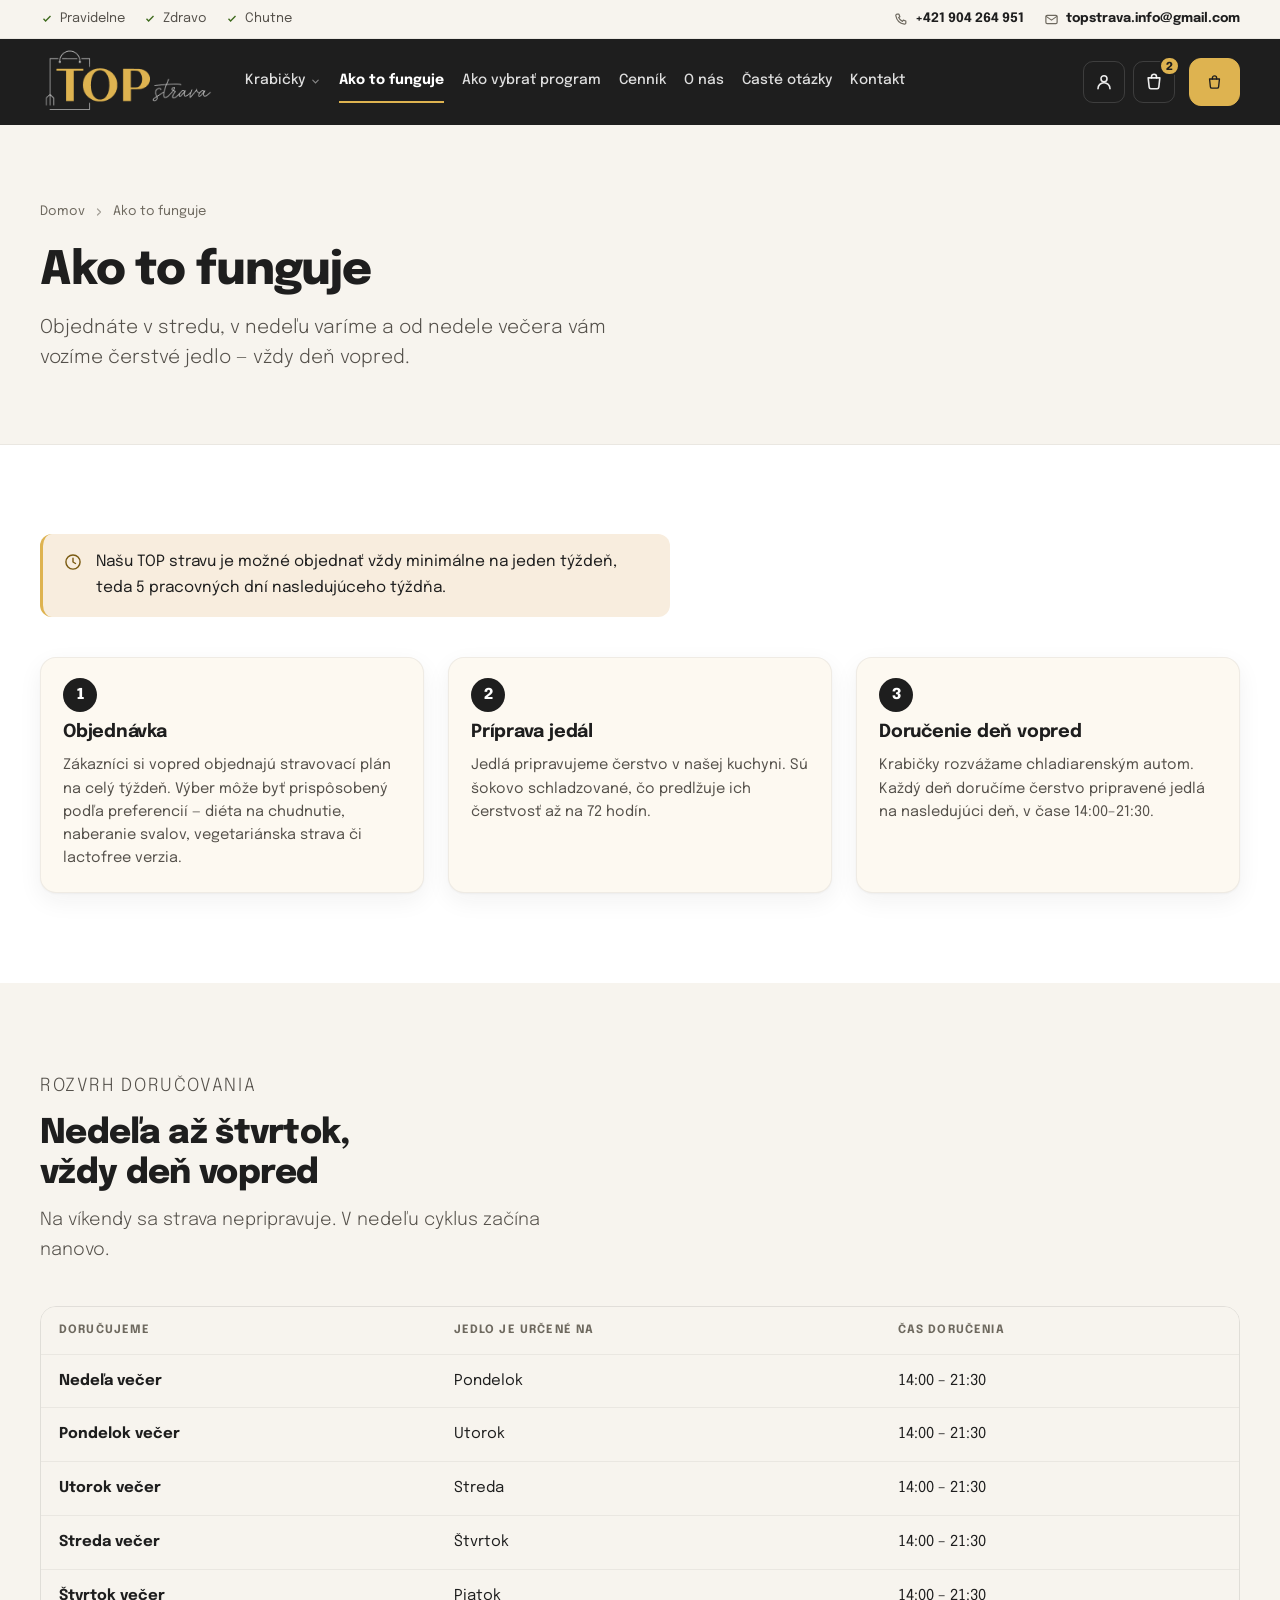
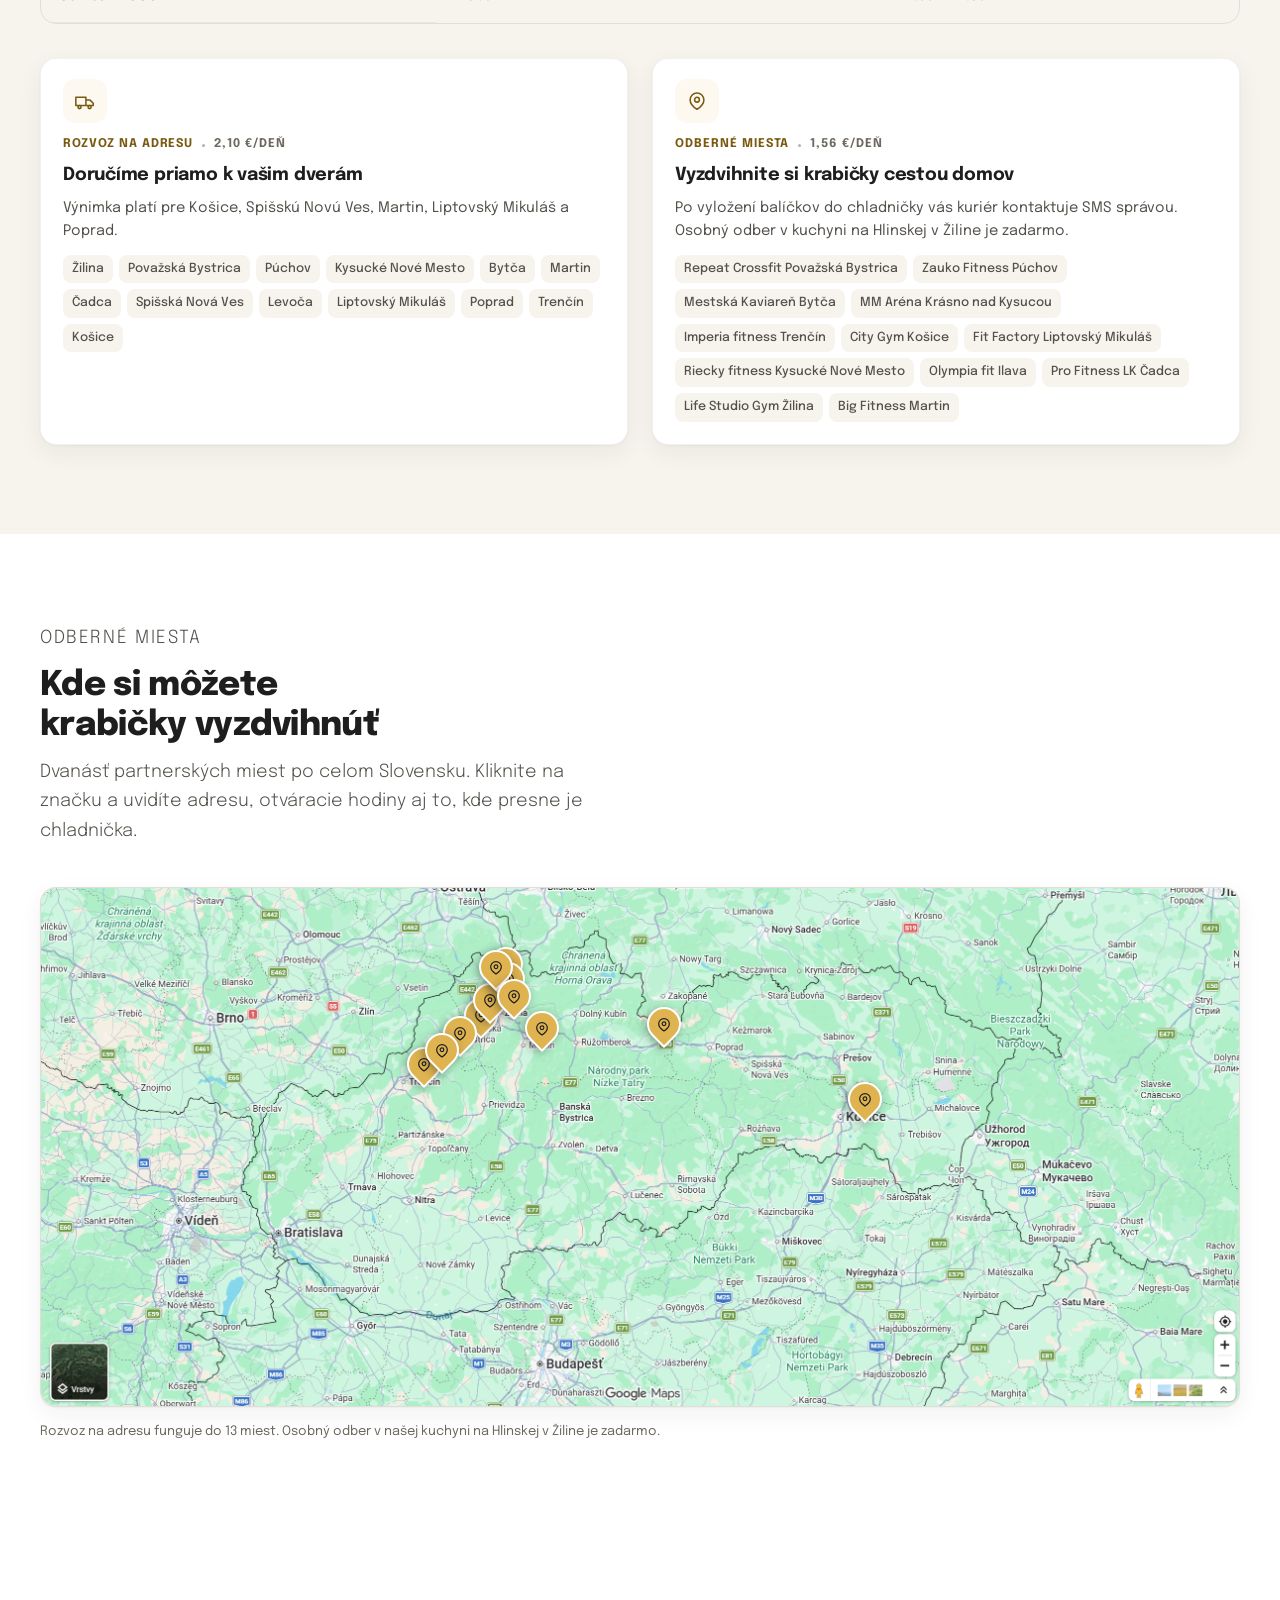
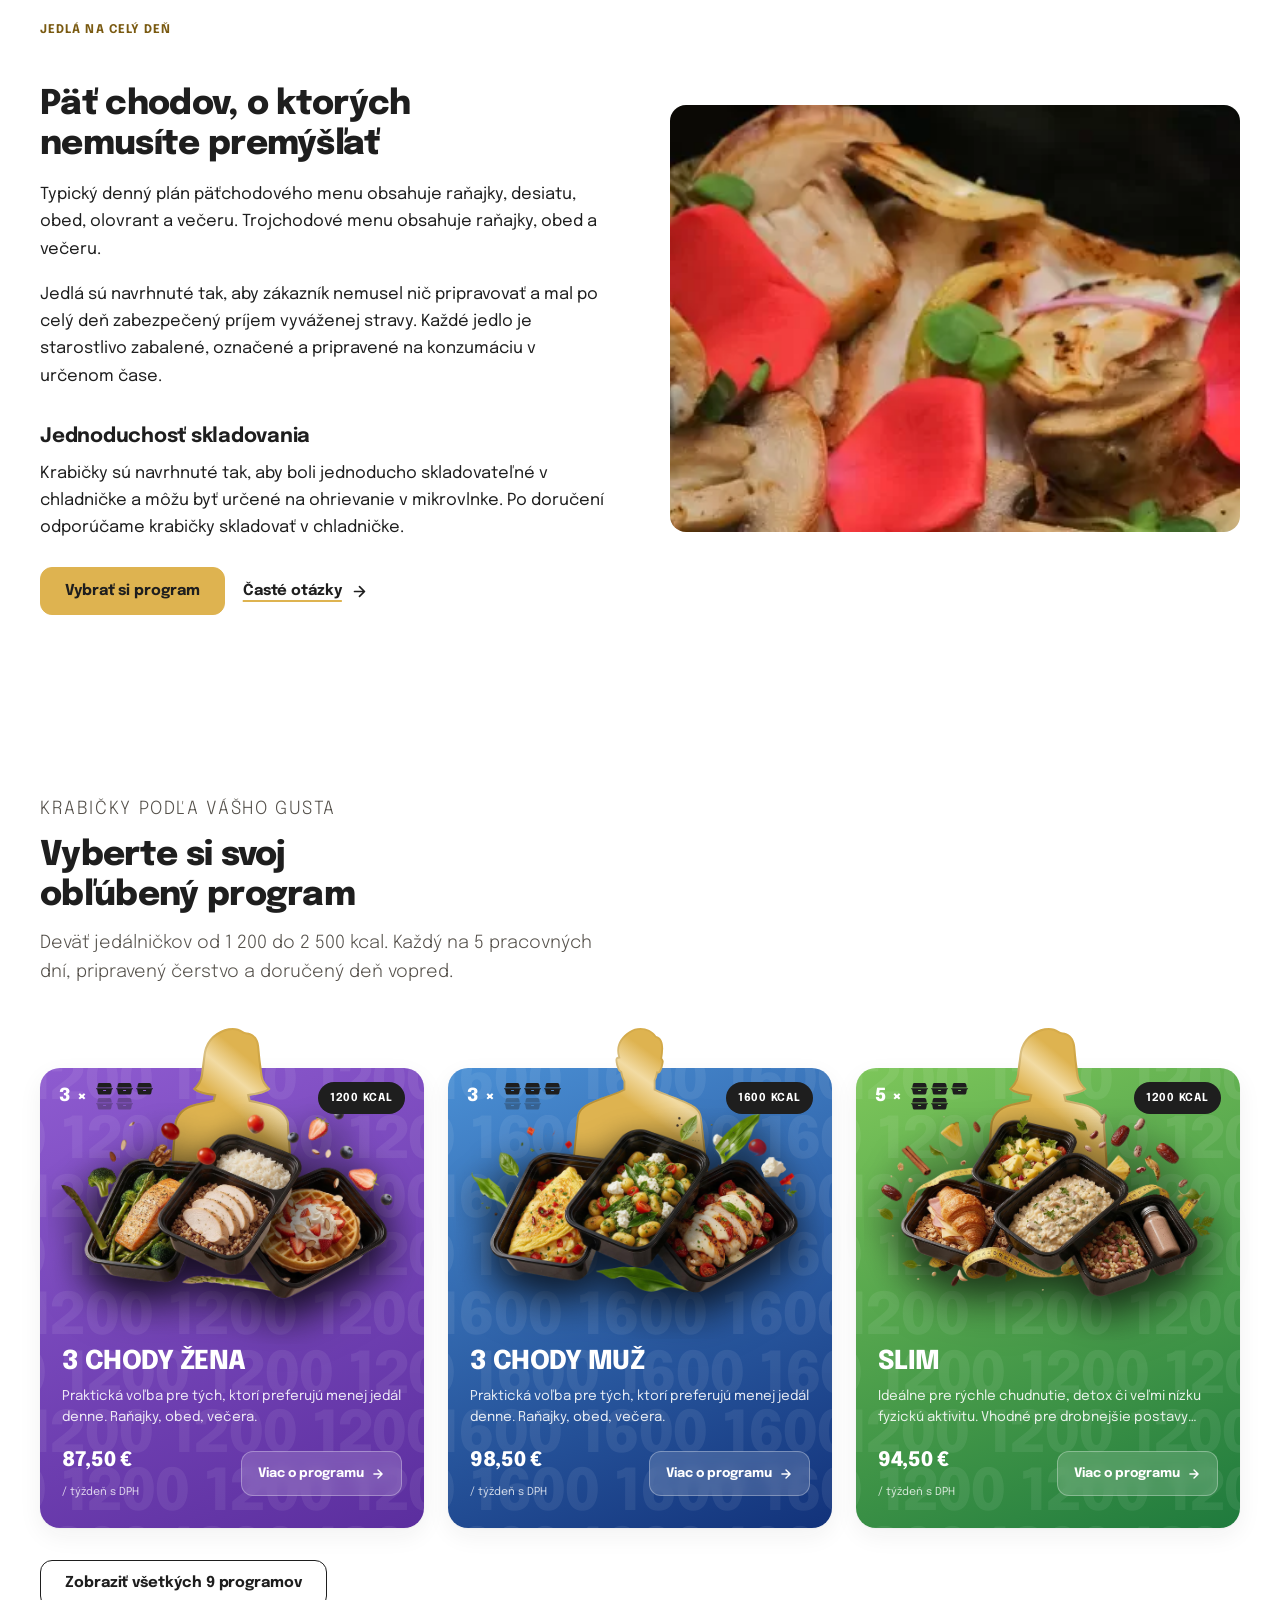
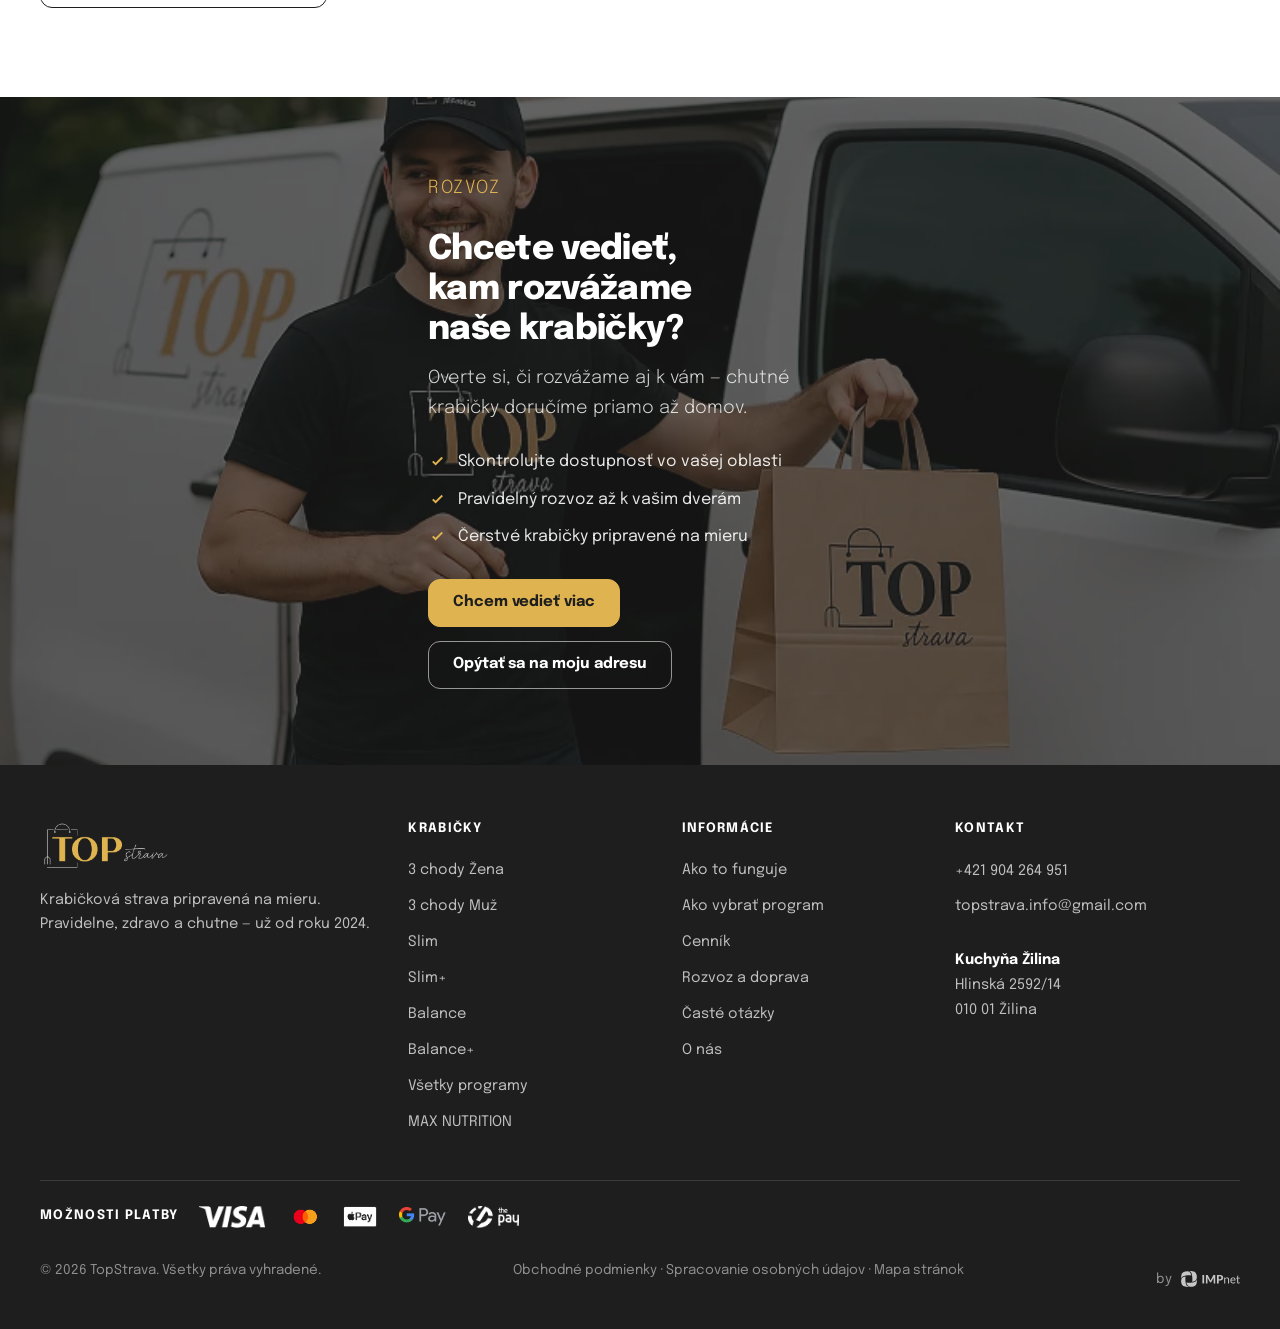
==== commit bb42b055: "Vetsi logo v hlavicce a svetlejsi scrim nad videem Logo o 50 % vetsi (118 -> 177 px, ve zmensene lis" ====
--- a/ako-to-funguje.html
+++ b/ako-to-funguje.html
@@ -7,7 +7,7 @@
 <meta name="description" content="Od objednávky po doručenie: ako pripravujeme krabičky, kedy rozvážame a ako sa strava skladuje.">
 <link rel="preload" href="assets/fonts/epilogue-regular.woff2" as="font" type="font/woff2" crossorigin>
 <link rel="preload" href="assets/fonts/epilogue-800.woff2" as="font" type="font/woff2" crossorigin>
-<link rel="stylesheet" href="assets/css/site.css?v=d67a3506">
+<link rel="stylesheet" href="assets/css/site.css?v=ab5c6783">
 
 </head>
 <body>
@@ -51,15 +51,15 @@
                       <span class="nav__promo-go" aria-hidden="true"><svg viewBox="0 0 24 24" fill="none" stroke="currentColor" stroke-width="2.4" stroke-linecap="round" stroke-linejoin="round" aria-hidden="true"><path d="M5 12h13M12 5l7 7-7 7"/></svg></span>
                     </a>
                   </li>
-                  <li><a href="program.html?program=3-chody-zena">3 chody Žena<span>1200 kcal · 3 jedál</span></a></li>
-                  <li><a href="program.html?program=3-chody-muz">3 chody Muž<span>1600 kcal · 3 jedál</span></a></li>
-                  <li><a href="program.html?program=slim">Slim<span>1200 kcal · 5 jedál</span></a></li>
-                  <li><a href="program.html?program=slim-plus">Slim+<span>1400 kcal · 5 jedál</span></a></li>
-                  <li><a href="program.html?program=balance">Balance<span>1600 kcal · 5 jedál</span></a></li>
-                  <li><a href="program.html?program=balance-plus">Balance+<span>1800 kcal · 5 jedál</span></a></li>
-                  <li><a href="program.html?program=active-body">Active body<span>2000 kcal · 5 jedál</span></a></li>
-                  <li><a href="program.html?program=active-body-plus">Active body+<span>2200 kcal · 5 jedál</span></a></li>
-                  <li><a href="program.html?program=max-energy">Max energy<span>2500 kcal · 5 jedál</span></a></li>
+                  <li><a href="program.html?program=3-chody-zena" style="--g1:#8E5BD0;--g2:#5B2E9E">3 chody Žena<span>1200 kcal · 3 jedál</span></a></li>
+                  <li><a href="program.html?program=3-chody-muz" style="--g1:#4A8FD4;--g2:#12327A">3 chody Muž<span>1600 kcal · 3 jedál</span></a></li>
+                  <li><a href="program.html?program=slim" style="--g1:#7DC65A;--g2:#1F7A3D">Slim<span>1200 kcal · 5 jedál</span></a></li>
+                  <li><a href="program.html?program=slim-plus" style="--g1:#C3D96B;--g2:#5C8A2A">Slim+<span>1400 kcal · 5 jedál</span></a></li>
+                  <li><a href="program.html?program=balance" style="--g1:#F2718D;--g2:#B01E4B">Balance<span>1600 kcal · 5 jedál</span></a></li>
+                  <li><a href="program.html?program=balance-plus" style="--g1:#F0A868;--g2:#B4541C">Balance+<span>1800 kcal · 5 jedál</span></a></li>
+                  <li><a href="program.html?program=active-body" style="--g1:#5AC8C0;--g2:#136E74">Active body<span>2000 kcal · 5 jedál</span></a></li>
+                  <li><a href="program.html?program=active-body-plus" style="--g1:#5AA6E0;--g2:#134C8C">Active body+<span>2200 kcal · 5 jedál</span></a></li>
+                  <li><a href="program.html?program=max-energy" style="--g1:#F0563C;--g2:#9E0F1E">Max energy<span>2500 kcal · 5 jedál</span></a></li>
                 </ul>
               </div>
               <div class="nav__aside">
@@ -637,7 +637,7 @@
     </div>
   </footer>
 
-<script src="assets/js/site.js?v=d67a3506"></script>
+<script src="assets/js/site.js?v=ab5c6783"></script>
 
 </body>
 </html>
--- a/assets/css/site.css
+++ b/assets/css/site.css
@@ -66,8 +66,10 @@
   --container-pad:clamp(20px, 4vw, 40px);
   --measure:68ch;
   --topbar-h:38px;
-  --header-h:72px;
-  --header-h-stuck:60px;
+  /* grown with the logo: a 70px mark needs more than a 72px bar or it
+     touches both edges */
+  --header-h:86px;
+  --header-h-stuck:72px;
 
   /* motion */
   --dur:200ms;
@@ -283,17 +285,20 @@
    dark backgrounds. No white plate behind it: on white the gold loses contrast
    and the white parts of the mark vanish completely. */
 .masthead__logo img{
-  width:118px;height:auto;
+  width:177px;height:auto;
   transition:width var(--dur) ease;
 }
 .nav{margin-right:auto;}
-.nav__list{display:flex;gap:26px;list-style:none;margin:0;padding:0;align-items:center;}
+/* 18, not 26: the 50%-larger logo takes 59px more of a bar whose container
+   is capped at 1320, so the nav had to give the space back — otherwise the
+   actions ate into the right padding and the CTA sat 1px from the edge. */
+.nav__list{display:flex;gap:18px;list-style:none;margin:0;padding:0;align-items:center;}
 /* static, so the mega menu below resolves against .masthead__inner (the
    container) instead of the narrow <li> it hangs off */
 .nav__list > li{position:static;}
 .nav__link{
   display:flex;align-items:center;gap:5px;
-  padding:8px 0;font-size:15px;font-weight:500;
+  padding:8px 0;font-size:14.5px;font-weight:500;
   color:rgba(255,255,255,.86);text-decoration:none;white-space:nowrap;
   border-bottom:2px solid transparent;
   transition:color var(--dur) ease,border-color var(--dur) ease;
@@ -372,23 +377,28 @@
   transition:opacity var(--dur) ease;
 }
 .nav-backdrop.is-open{opacity:1;pointer-events:auto;}
-@media(min-width:981px){.nav-backdrop{display:none;}}
+@media(min-width:1151px){.nav-backdrop{display:none;}}
 
 /* stuck state — compress, don't jump */
 .masthead.is-stuck{box-shadow:var(--shadow-header);}
 .masthead.is-stuck .masthead__inner{height:var(--header-h-stuck);}
-.masthead.is-stuck .masthead__logo img{width:98px;}
+.masthead.is-stuck .masthead__logo img{width:147px;}
 
 /* 1300, not 1180: logo 118 + nav 724 + actions 321 + gaps and padding needs
    1300px, so between 1181 and 1300 the bar overflowed and the order button
    ran off the right edge — 1280x800 laptops included. */
-@media(max-width:1300px){
+/* 1360: the wider logo added ~59px to what the bar needs */
+@media(max-width:1360px){
   .nav__list{gap:18px;}
   .nav__link{font-size:14px;}
   .masthead__cta span{display:none;}
   .masthead__cta{padding:0 16px;}
 }
-@media(max-width:980px){
+/* 1150, not 980: with the 50% larger logo the seven-item bar needs about
+   1130px even with the CTA compressed to an icon. Below that the drawer is
+   the honest answer — squeezing the nav further would shrink the links past
+   a comfortable tap target. */
+@media(max-width:1150px){
   .nav{
     position:fixed;inset:var(--header-h) 0 0 auto;width:min(360px,86vw);
     background:var(--ink);padding:22px;overflow-y:auto;
@@ -1039,7 +1049,7 @@
 /* The mobile drawer is itself --ink, so an ink promo on it would be a gold
    outline and nothing else. Fill it instead — it still has to be the loudest
    thing in the panel. */
-@media(max-width:980px){
+@media(max-width:1150px){
   .nav__progs .nav__promo a{background:var(--gold);border-color:var(--gold);color:var(--ink);}
   .nav__progs .nav__promo a:hover{background:var(--gold-600);border-color:var(--gold-600);}
   .nav__progs .nav__promo .nav__promo-tag{color:rgba(30,30,30,.72);}
@@ -1070,9 +1080,15 @@
 
    1. The scrim. White text over raw video is unreadable the moment a bright
       frame comes up, so ::after lays a gradient over the clip — heaviest
-      under the text column, lightest where the picture is meant to show.
-      Worst case (a pure white frame) the text column composites to about
-      #262626, which keeps white body text above 4.5:1.
+      under the text column, then off almost entirely past the middle so the
+      food keeps its own colour instead of turning grey. The falloff is steep
+      between 52% and 70% because the copy is capped at 640px: the longest
+      line ends near 51% of the viewport, so nothing readable reaches the
+      light half. Checked against a pure white frame — the theoretical worst,
+      not just the frames this clip happens to contain — at the far end of
+      each line, where the scrim is thinnest under text: the h1 holds 4.9:1
+      (46px needs 3), the lede 5.2:1 and the 13.5px proof labels 6.9:1 (both
+      need 4.5). On the real footage the tightest point measures 4.9:1.
    2. The clip never carries meaning. It is aria-hidden and tabindex="-1",
       the poster stands in until the first frame decodes, and site.js stops
       it outright for prefers-reduced-motion. */
@@ -1087,23 +1103,30 @@
   content:"";position:absolute;inset:0;pointer-events:none;
   background:
     linear-gradient(90deg,
-      rgba(18,18,18,.90) 0%,
-      rgba(18,18,18,.84) 40%,
-      rgba(18,18,18,.60) 66%,
-      rgba(18,18,18,.44) 100%),
+      rgba(18,18,18,.82) 0%,
+      rgba(18,18,18,.78) 30%,
+      rgba(18,18,18,.52) 52%,
+      rgba(18,18,18,.18) 70%,
+      rgba(18,18,18,.06) 100%),
+    /* a whisper of vertical shading only — it seats the header against the
+       clip and the section against what follows; any more and it undoes the
+       horizontal falloff on the picture side */
     linear-gradient(180deg,
-      rgba(18,18,18,.30) 0%,
-      rgba(18,18,18,.10) 40%,
-      rgba(18,18,18,.48) 100%);
+      rgba(18,18,18,.22) 0%,
+      rgba(18,18,18,.04) 35%,
+      rgba(18,18,18,.18) 100%);
 }
 /* Stacked layouts put text over the middle of the frame, where a horizontal
-   gradient has already faded out — so the scrim turns vertical with it. */
+   gradient has already faded out — so the scrim turns vertical with it. It
+   cannot open up the way the desktop one does (the copy spans the full width
+   here, so there is no clear side to give back), but it is pulled down to the
+   readability floor rather than sitting well above it. */
 @media(max-width:900px){
   .vbg::after{
     background:linear-gradient(180deg,
-      rgba(18,18,18,.72) 0%,
-      rgba(18,18,18,.80) 45%,
-      rgba(18,18,18,.90) 100%);
+      rgba(18,18,18,.58) 0%,
+      rgba(18,18,18,.70) 45%,
+      rgba(18,18,18,.84) 100%);
   }
 }
 /* Sections hosting a .vbg must establish a stacking context and lift their
@@ -1203,6 +1226,12 @@
   position:absolute;top:-8cqw;left:50%;translate:-50% 0;
   height:42cqw;width:auto;pointer-events:none;
 }
+/* The pair's woman is drawn at coordinates identical to woman.svg, on a taller
+   artboard (217 units vs her 153) whose extra length is body meant to vanish
+   behind the food. Matching apparent size therefore means matching PIXELS PER
+   UNIT, not overall height: 42 x 217/153. Anchoring to the previous pair
+   artboard (161) instead left the heads about 5% small. */
+.pcard__figure--pair{height:59.5cqw;}
 /* Boxed on all four sides with object-fit rather than sized by width alone.
    The source cut-outs do not share an aspect ratio (some are 16:9, some
    1.55:1), so a percentage width let the taller ones run down over the
@@ -1622,3 +1651,53 @@
 @media(max-width:720px){
   .pinpop,.pinpop.is-below{transform:none;}
 }
+
+/* ---------- 26. GALLERY STRIP ----------
+   Full-bleed band of food photography under the hero. Scrolls sideways instead
+   of wrapping, so adding photos costs length in the strip, never height on the
+   page. Snap points make the drag land cleanly; on a trackpad or touch it is
+   an ordinary horizontal scroll, so no JS is involved. */
+.gallery{background:var(--ink);padding:0;}
+.gallery__strip{
+  display:flex;gap:4px;list-style:none;margin:0;padding:0;
+  overflow-x:auto;overscroll-behavior-x:contain;
+  scroll-snap-type:x proximity;
+  /* the scrollbar would cut across the photos on a dark band */
+  scrollbar-width:none;
+}
+.gallery__strip::-webkit-scrollbar{display:none;}
+.gallery__strip li{flex:none;scroll-snap-align:start;}
+.gallery__strip img{
+  display:block;width:clamp(190px,22vw,300px);height:clamp(150px,17vw,225px);
+  object-fit:cover;
+  transition:transform 400ms var(--ease),filter 400ms ease;
+}
+/* a touch of restraint at rest so the band reads as one texture, full colour
+   on hover so a photo can still be looked at */
+.gallery__strip img{filter:saturate(.92);}
+.gallery__strip li:hover img{transform:scale(1.04);filter:saturate(1.06);}
+@media(prefers-reduced-motion:reduce){
+  .gallery__strip{scroll-snap-type:none;}
+  .gallery__strip li:hover img{transform:none;}
+}
+
+/* ---------- 27. PROGRAM COLOUR IN THE MEGA MENU ----------
+   The nine tiles in the Krabičky panel are the same list as the nine cards, so
+   they carry the same colour key — an inset bar rather than a tint, because a
+   filled tile would fight the promo slot above it and drop the label's
+   contrast on the paler programs. */
+.nav__progs li:not(.nav__promo) a{
+  box-shadow:inset 3px 0 0 var(--g1, transparent);
+}
+
+/* The 177px logo does not fit a phone bar: 177 + the 28px gap + 142px of icon
+   buttons is 347, against 335 of content width at 375px — the cart button was
+   pushed past the padding and clipped. It steps down instead. */
+@media(max-width:760px){
+  .masthead__logo img{width:150px;}
+  .masthead.is-stuck .masthead__logo img{width:132px;}
+}
+@media(max-width:430px){
+  .masthead__logo img{width:132px;}
+  .masthead.is-stuck .masthead__logo img{width:118px;}
+}
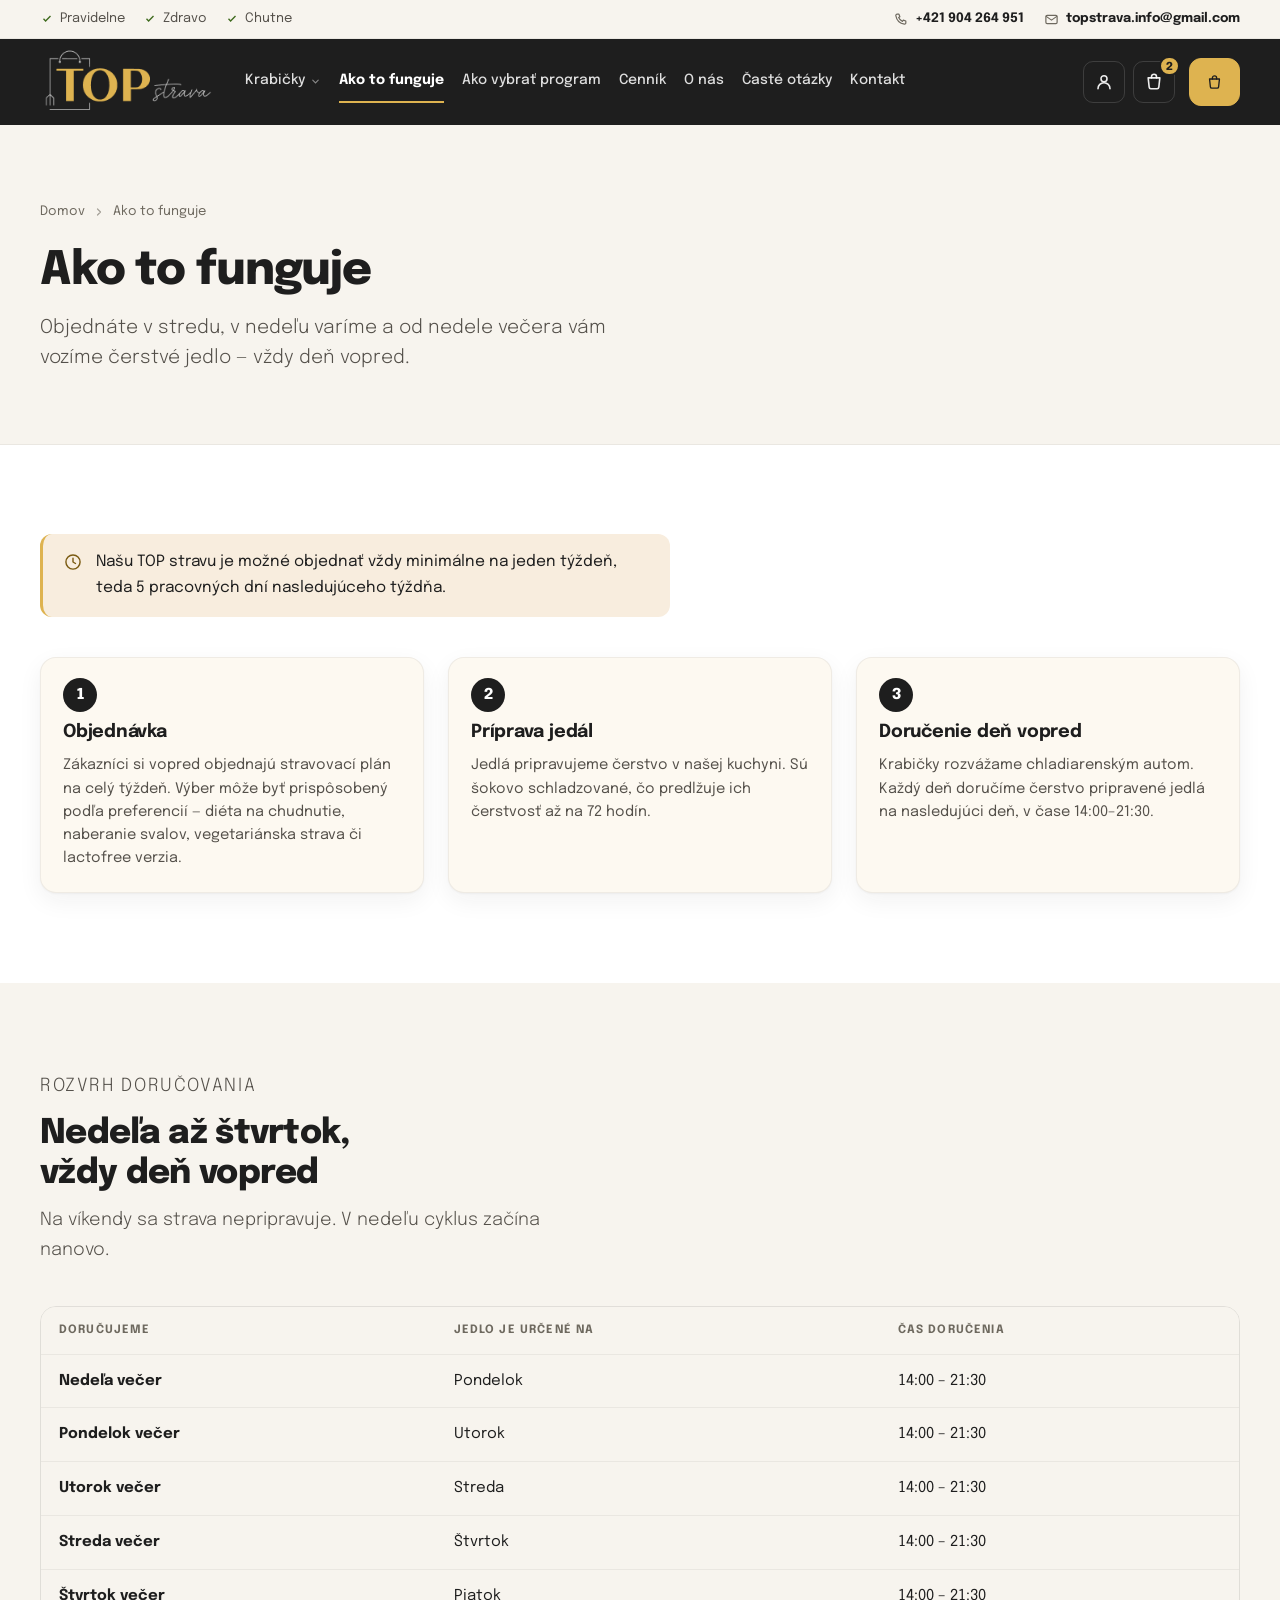
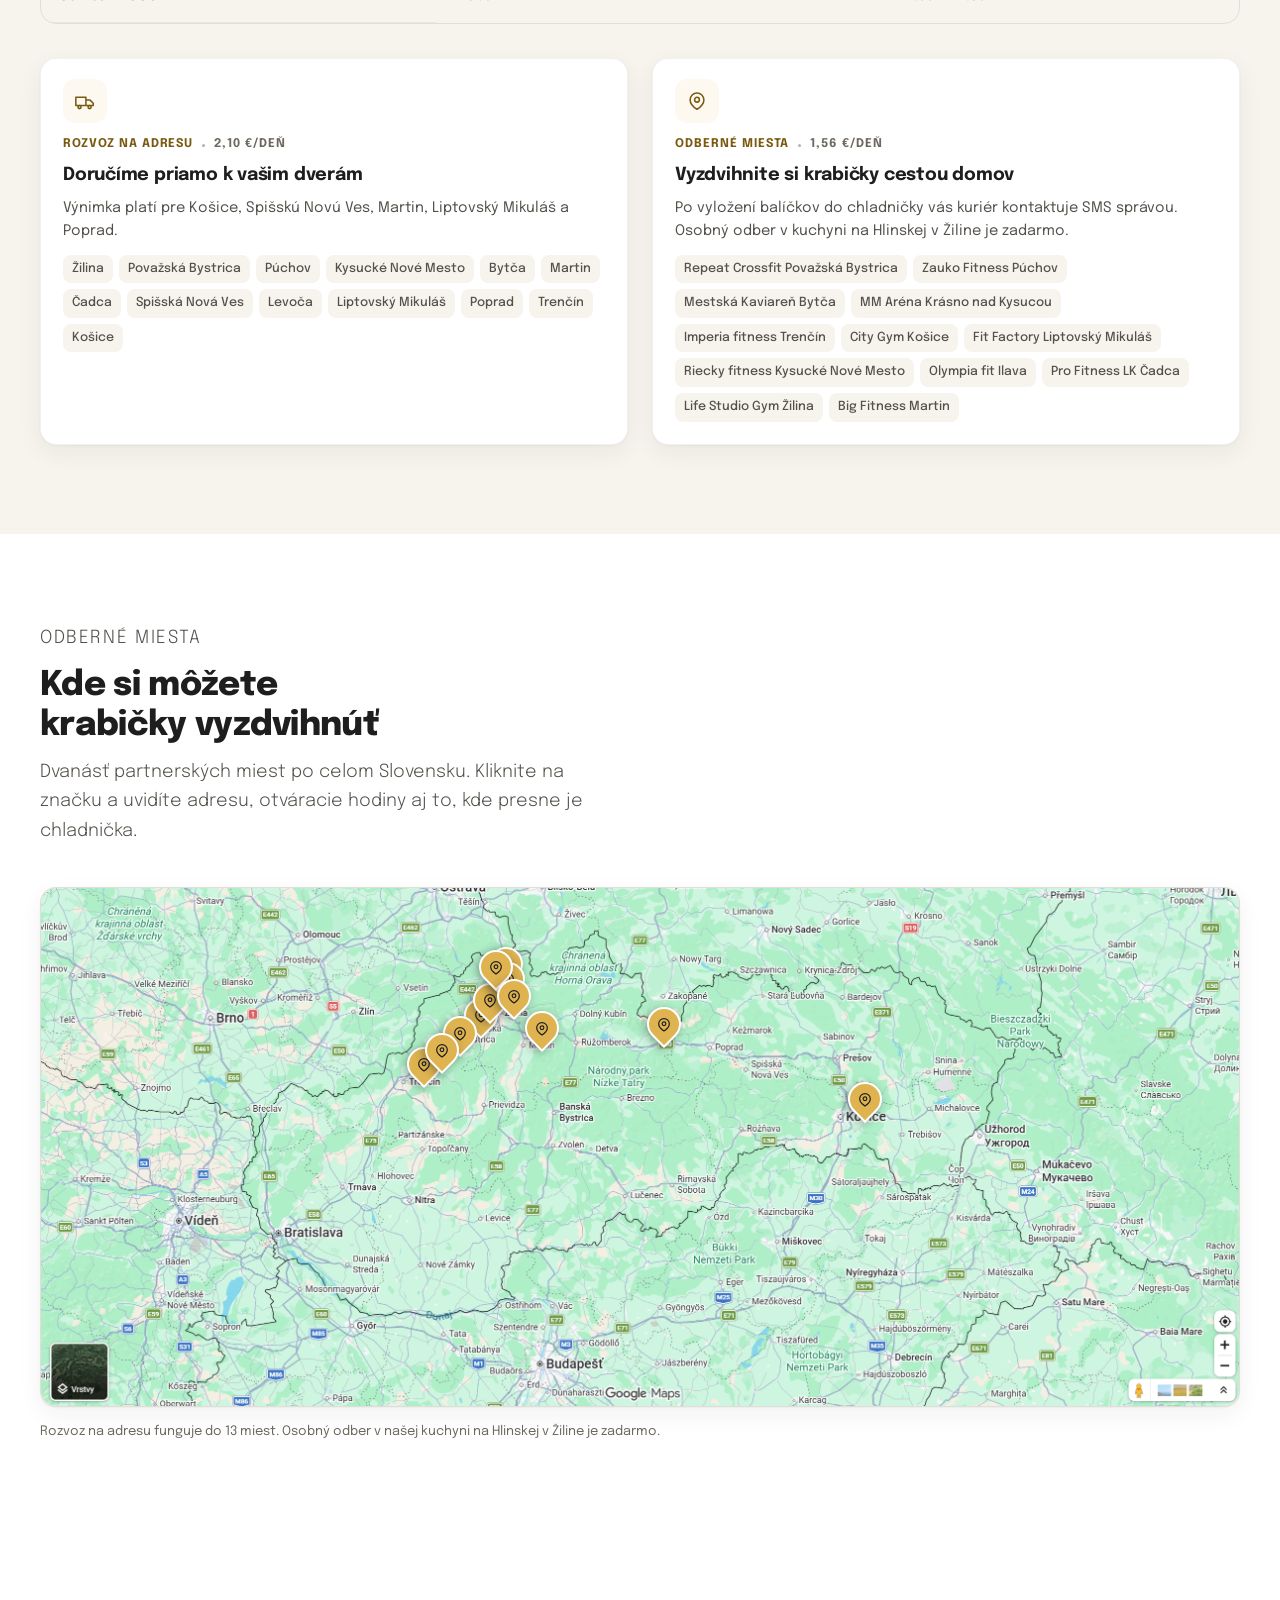
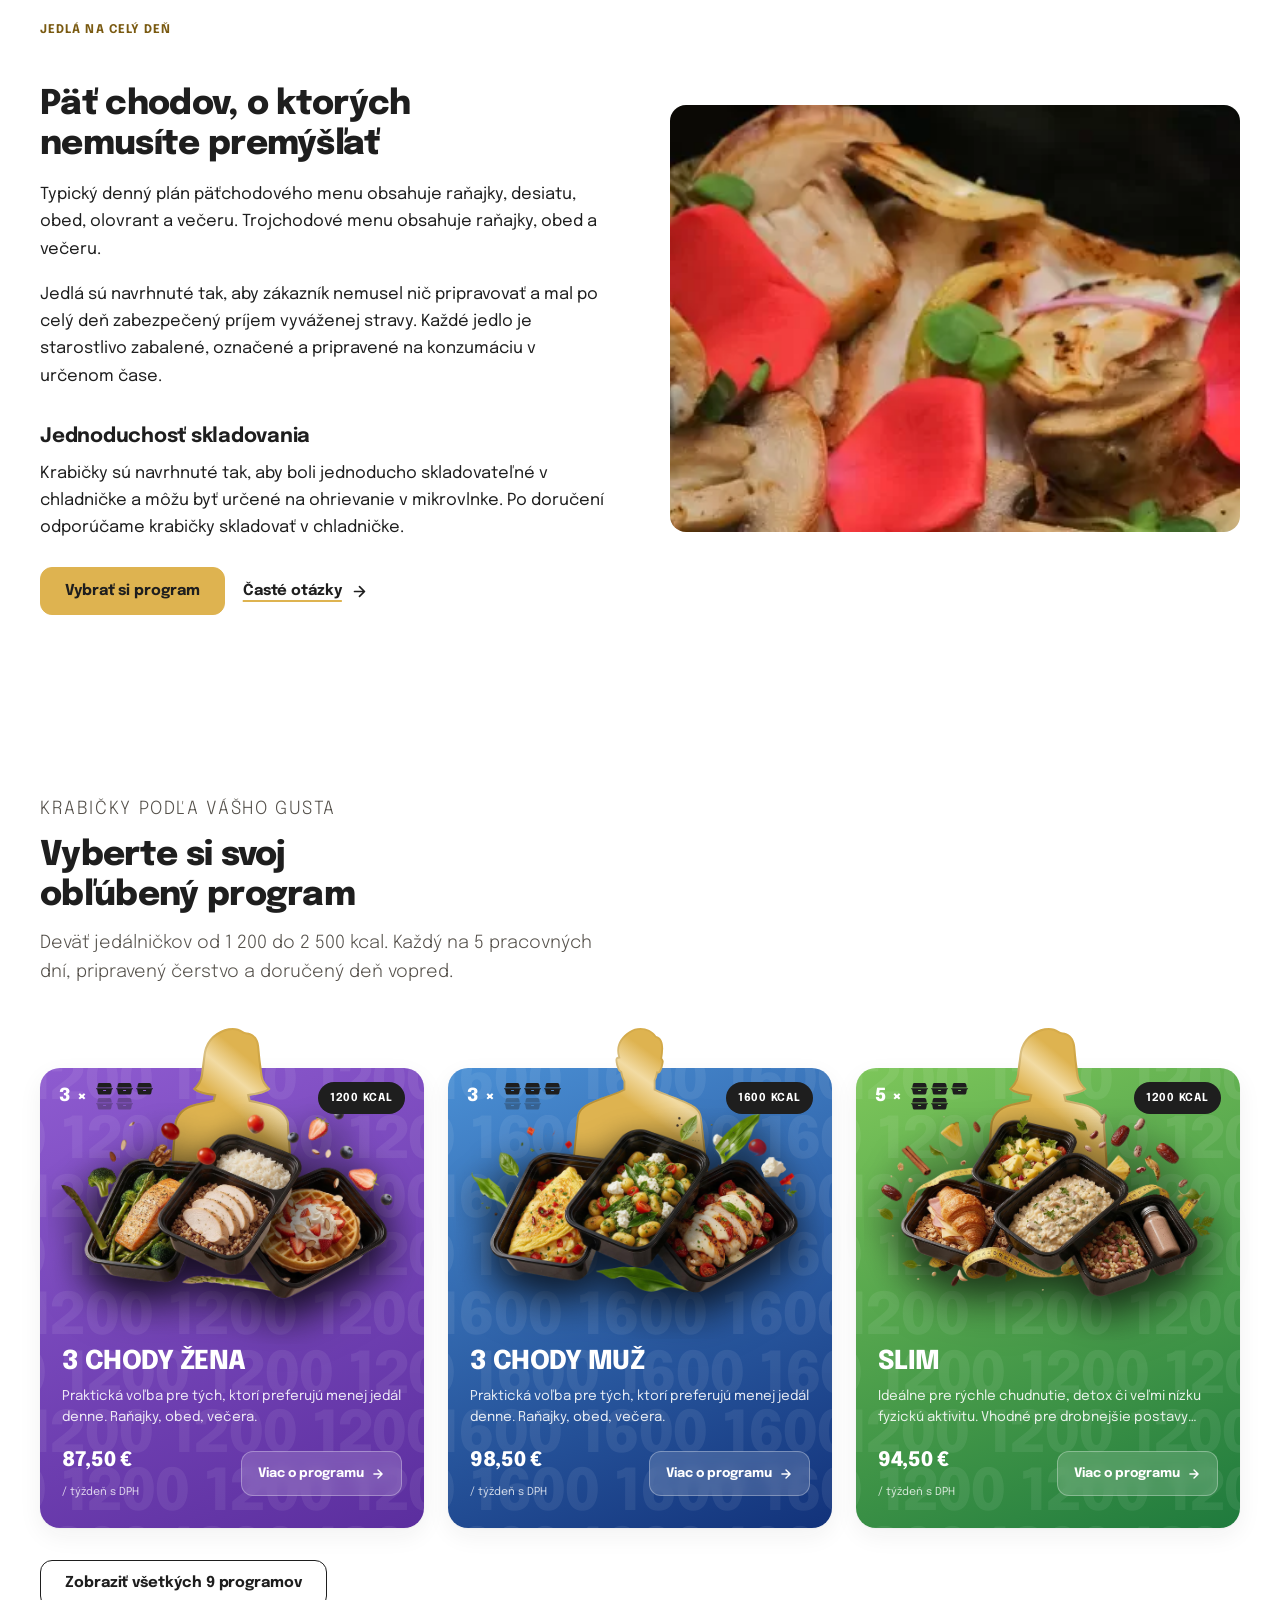
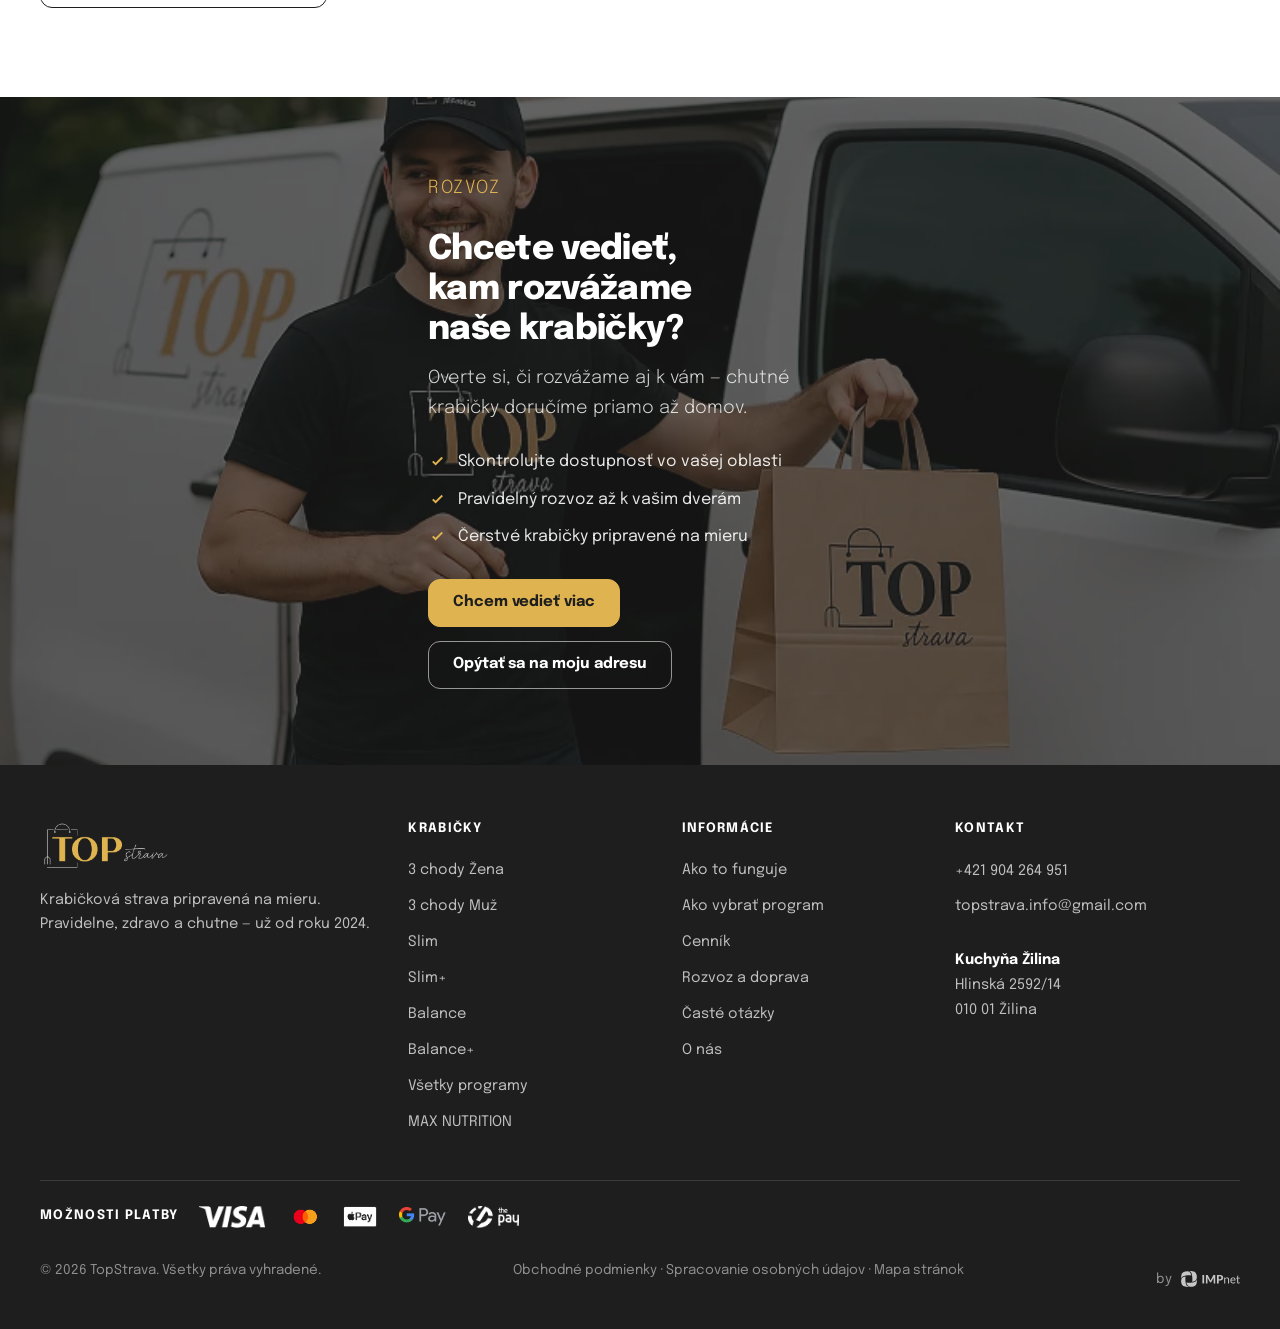
==== commit b6d9c827: "Zlaty lesk: na tlacitkach pri hoveru, na logu automaticky Tlacitka .btn--primary: pri hoveru podklad" ====
--- a/ako-to-funguje.html
+++ b/ako-to-funguje.html
@@ -7,7 +7,7 @@
 <meta name="description" content="Od objednávky po doručenie: ako pripravujeme krabičky, kedy rozvážame a ako sa strava skladuje.">
 <link rel="preload" href="assets/fonts/epilogue-regular.woff2" as="font" type="font/woff2" crossorigin>
 <link rel="preload" href="assets/fonts/epilogue-800.woff2" as="font" type="font/woff2" crossorigin>
-<link rel="stylesheet" href="assets/css/site.css?v=ab5c6783">
+<link rel="stylesheet" href="assets/css/site.css?v=41a3dde3">
 
 </head>
 <body>
@@ -637,7 +637,7 @@
     </div>
   </footer>
 
-<script src="assets/js/site.js?v=ab5c6783"></script>
+<script src="assets/js/site.js?v=41a3dde3"></script>
 
 </body>
 </html>
--- a/assets/css/site.css
+++ b/assets/css/site.css
@@ -189,9 +189,39 @@
 }
 .btn svg{width:17px;height:17px;flex:none;}
 .btn:active{transform:translateY(1px);}
-/* tier 1 — one per screen */
-.btn--primary{background:var(--gold);border-color:var(--gold);color:var(--ink);}
+/* tier 1 — one per screen.
+
+   Hover lights the gold up: the base darkens to gold-600 and a warm specular
+   spot follows the pointer across the face, so the button reads as polished
+   metal catching a light rather than as a flat colour swap. site.js feeds the
+   pointer position in as --shine-x / --shine-y; with no JS, no pointer, or
+   reduced motion the custom properties keep their 50% defaults and the spot
+   simply fades in centred, which still looks deliberate.
+
+   The glow is a ::after at z-index:-1. Within the button's own stacking
+   context that paints ABOVE the element's background but BELOW its inline
+   content, which is the only way to get a layer between the gold and the
+   label here — the label is a bare text node, so it cannot be lifted with a
+   selector of its own. Hence the explicit z-index:0: without a stacking
+   context the -1 layer would escape and paint behind the button entirely.
+
+   No contrast risk: every step of this only lightens the ground under dark
+   ink text, so #121212 on gold can only improve on its resting 8.6:1. */
+.btn--primary{
+  position:relative;z-index:0;overflow:hidden;
+  background:var(--gold);border-color:var(--gold);color:var(--ink);
+}
+.btn--primary::after{
+  content:"";position:absolute;z-index:-1;inset:0;pointer-events:none;
+  background:radial-gradient(circle 130px at var(--shine-x,50%) var(--shine-y,50%),
+    rgba(255,255,255,.78) 0%,
+    rgba(255,240,205,.40) 34%,
+    rgba(255,255,255,0) 68%);
+  opacity:0;transition:opacity 220ms ease;
+}
 .btn--primary:hover{background:var(--gold-600);border-color:var(--gold-600);}
+.btn--primary:hover::after,
+.btn--primary:focus-visible::after{opacity:1;}
 /* tier 2 */
 .btn--secondary{border-color:var(--ink);color:var(--ink);}
 .btn--secondary:hover{background:var(--ink);color:#fff;}
@@ -280,13 +310,52 @@
   /* containing block for the mega menu, so it stays inside the container */
   position:relative;
 }
-.masthead__logo{flex:none;display:block;}
+.masthead__logo{flex:none;display:block;position:relative;}
 /* The logo artwork is gold + white on a transparent ground — it is drawn FOR
    dark backgrounds. No white plate behind it: on white the gold loses contrast
    and the white parts of the mark vanish completely. */
 .masthead__logo img{
   width:177px;height:auto;
   transition:width var(--dur) ease;
+}
+
+/* A glint crossing the mark every few seconds, the same idea as the gold
+   button but running on its own instead of on hover.
+
+   The band has to be masked by the logo itself. The artwork is mostly
+   transparent, so an unmasked sweep would drag a lit rectangle across the
+   dark bar — the light has to land on the letterforms and nowhere else,
+   which is what mask-image with the same PNG buys. That does hardcode the
+   asset path here; it is the one place in the stylesheet that has to agree
+   with what layout.js puts in the <img>, so the two move together.
+
+   Geometry: the gradient is 3× the box, with the bright band at its middle.
+   background-position 100% parks that band just off the left edge and 0%
+   just off the right, so one sweep is 100% -> 0% and the jump back at the
+   end of the cycle happens while the band is out of sight. */
+.masthead__logo::after{
+  content:"";position:absolute;inset:0;pointer-events:none;
+  background:linear-gradient(100deg,
+    transparent 42%,
+    rgba(255,255,255,.9) 50%,
+    transparent 58%);
+  background-size:300% 100%;background-repeat:no-repeat;
+  -webkit-mask-image:url(../img/logo.png);mask-image:url(../img/logo.png);
+  -webkit-mask-size:contain;mask-size:contain;
+  -webkit-mask-repeat:no-repeat;mask-repeat:no-repeat;
+  -webkit-mask-position:center;mask-position:center;
+  animation:logo-shine 3s ease-in-out infinite;
+}
+@keyframes logo-shine{
+  0%{background-position:100% 0;}
+  /* the sweep itself takes ~0.8s, the rest of the 3s is the pause */
+  27%{background-position:0 0;}
+  100%{background-position:0 0;}
+}
+/* An endless loop in the corner of every page is exactly what this setting
+   is meant to stop. */
+@media(prefers-reduced-motion:reduce){
+  .masthead__logo::after{display:none;}
 }
 .nav{margin-right:auto;}
 /* 18, not 26: the 50%-larger logo takes 59px more of a bar whose container
@@ -1504,16 +1573,24 @@
   right:max(var(--container-pad), calc((100% - var(--container)) / 2 + var(--container-pad)));
   display:flex;flex-direction:column;align-items:stretch;gap:10px;
 }
+/* The pill carries its own dark ground rather than a white wash. It used to
+   lighten what was behind it, which worked while the scrim kept the whole
+   hero dark — but the scrim now opens up on exactly this side, so the chips
+   land on lit food and a white wash pushed them towards white-on-white. At
+   .70 the pill survives the worst case (a pure white frame under it): the
+   14px bold line reads 8.4:1 and the 12px .75-alpha sub-line 4.8:1. */
 .hero__chip{
   display:flex;align-items:center;gap:11px;
   padding:10px 15px;border-radius:var(--r-btn);
-  background:rgba(255,255,255,.13);
+  background:rgba(18,18,18,.70);
   border:1px solid rgba(255,255,255,.28);
   -webkit-backdrop-filter:blur(8px);backdrop-filter:blur(8px);
   color:#fff;text-decoration:none;
   transition:background-color var(--dur) ease,border-color var(--dur) ease;
 }
-.hero__chip:hover{background:rgba(255,255,255,.22);border-color:rgba(255,255,255,.5);}
+/* hover goes more solid, not lighter — on a dark pill that is what reads as
+   "active", and lightening it would give back the contrast just bought */
+.hero__chip:hover{background:rgba(18,18,18,.84);border-color:rgba(255,255,255,.5);}
 .hero__chip > svg:first-child{width:22px;height:22px;flex:none;}
 /* the arrow is always the last child and always the small one */
 .hero__chip > svg:last-child{
